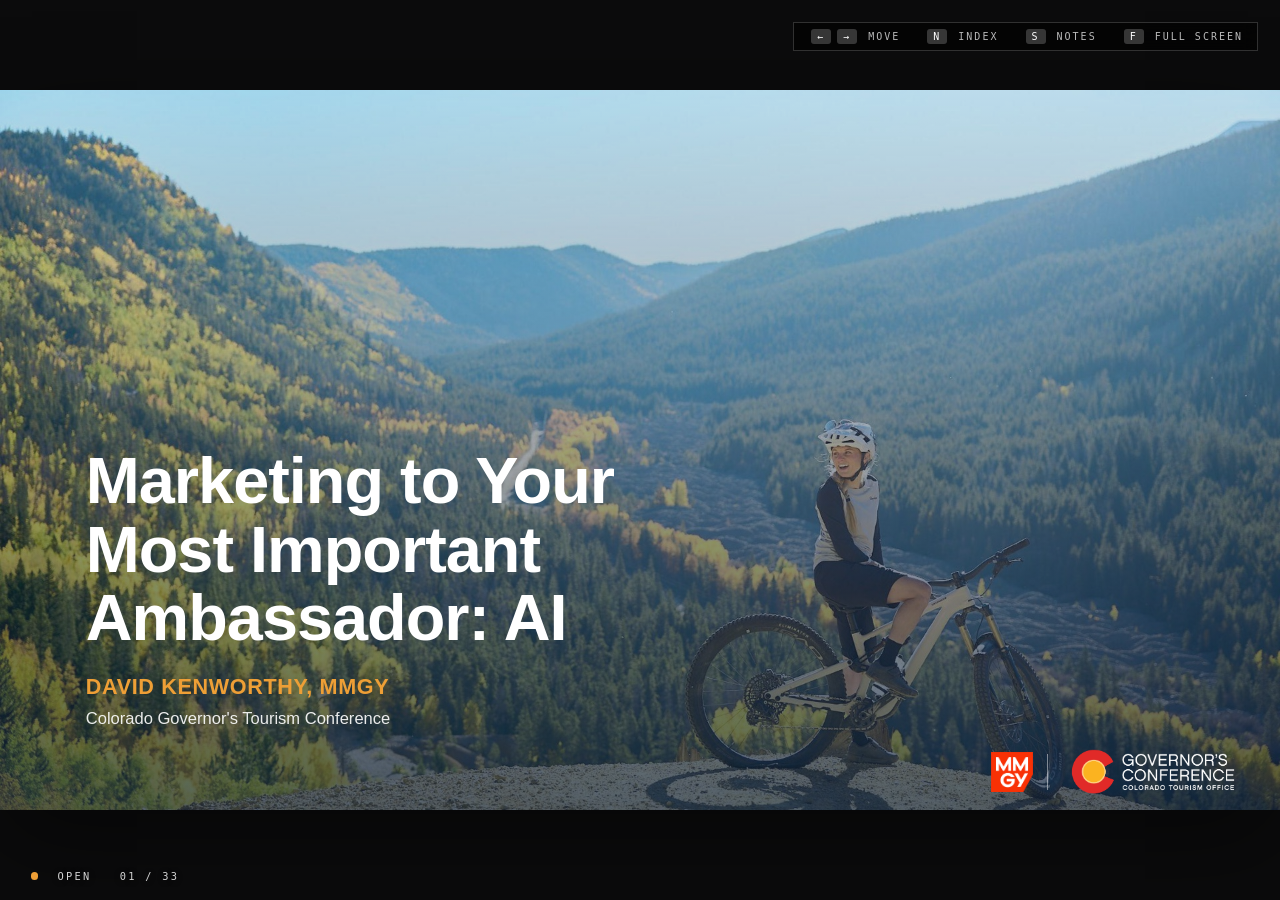
==== deck/index.html @ 8a8fa53c "Colorado Governor's Conference deck: engine, component library and AI ambassador talk Digital 16:9 d" ====
<!DOCTYPE html>
<html lang="en">
<head>
<meta charset="UTF-8" />
<meta name="viewport" content="width=device-width, initial-scale=1" />
<meta name="robots" content="noindex, nofollow, noarchive, nosnippet, noimageindex" />
<title>Marketing to Your Most Important Ambassador: AI</title>

<link rel="stylesheet" href="../engine/deck.css" />
<link rel="stylesheet" href="../engine/charts.css" />
<link rel="stylesheet" href="../brand/colorado.css" />
<link rel="stylesheet" href="../brand/components.css" />
</head>
<body>

<!-- ============================================================
     MARKETING TO YOUR MOST IMPORTANT AMBASSADOR: AI
     David Kenworthy, MMGY
     Colorado Governor's Tourism Conference, Breckenridge, Sept 2026

     32 slides, built from ambassador-deck-wireframe.pptx. Speaker
     notes are verbatim from the wireframe on every slide.

     HOUSE RULES FOR THIS DECK (from the companion document):
       · No research partner or trade publication names, anywhere,
         including notes. The studies are "MMGY destination study,
         2026", "MMGY winter ski study, Jan 2026" and "MMGY summer
         ski study, May 2026".
       · No mmgyhorizon.ai URL. The only contact is the email on 32.
       · No em dashes or en dashes. Commas, full stops, parentheses.
         (Arrows are fine and are used as data notation.)
       · No contrast-pair constructions. The one exception is the
         existing slide title "Write answers, not ads".
       · Every number on a slide traces to the data appendix.
       · The closing line is "Be the answer."

     STILL TO CONFIRM BEFORE THIS SHIPS
       · Slide 3 adoption curve is external and unverified. The two
         usage figures are sourced (OpenAI and Google).
       · Slide 7 is optional, cut if the open runs long.
     ============================================================ -->

<div class="deck-shell">
  <div class="progress-bar" id="progress"></div>
  <div class="stage" id="stage">

  <!-- 01 · TITLE ------------------------------------------------ -->
  <section class="slide l-title" data-section="Open" data-title="Title" data-hud="light">
    <div class="media-full wash"><img src="img/sep/bike-overlook.jpg" alt="" class="fx fx--bleed" /></div>
    <div class="title-body" style="color:#fff">
      <h1 class="t-statement fx fx-2" style="max-width:50cqw">Marketing to Your Most Important Ambassador: AI</h1>
      <p class="t-sub fx fx-3" style="margin-top:3cqh;color:var(--gold);font-weight:700;font-size:3cqh">David Kenworthy, MMGY</p>
      <p class="body-med fx fx-4" style="margin-top:1cqh;opacity:.9">Colorado Governor's Tourism Conference</p>
    </div>
    <div class="foot-marks fx fx--in fx-6"><img src="../brand/logos/mmgy.png" alt="MMGY" /><span class="foot-marks__rule"></span><img src="../brand/logos/govconf-h-white.png" alt="Colorado Governor's Conference" /></div>
    <aside class="notes">
      <p>Title slide. Say nothing clever yet. Just the title and where we are.</p>
    </aside>
  </section>

  <!-- 02 · WHO'S TALKING ---------------------------------------- -->
  <section class="slide l-aside g-sand" data-section="Open" data-title="Who's talking">
    <div class="aside-media">
      <img src="img/dave.jpg" alt="David Kenworthy" class="fx fx--scale" />
    </div>
    <header class="simple-head">
      <h2 class="t-head fx fx-1">David Kenworthy</h2>
      <p class="t-sub fx fx-2">VP Product &amp; Innovation, MMGY</p>
    </header>
    <div class="simple-body" style="bottom:10cqh;display:flex;flex-direction:column">
      <p class="t-body fx fx-3">Productization, discoverability, AI.</p>
      <p class="t-body fx fx-4" style="margin-top:1.4cqh">MMGY research across destinations, ski resorts and attractions, 2026.</p>
      <div class="callout-box fx fx-6" style="margin-top:auto">
        <p class="t-body">Everything you'll see today is our own measurement. Run this year. 22 destinations. Every ski region in North America.</p>
      </div>
    </div>
    <div class="foot-marks fx fx--in fx-8"><img src="../brand/logos/mmgy.png" alt="MMGY" /><span class="foot-marks__rule"></span><img src="../brand/logos/govconf-h-white.png" alt="Colorado Governor's Conference" /></div>
    <aside class="notes">
      <p>One minute, no more.</p>
      <p>David Kenworthy, VP Product and Innovation at MMGY. I run productization, discoverability and AI, which in practice means I spend my year measuring what the models say about places and building the things that change it.</p>
      <p>One line on the research: this year we ran the same measurement across 22 destinations, every ski region in North America, and a set of resorts and attractions. Today pulls those studies together for one room.</p>
      <p>Expectation-setting line: everything on screen today is our own measurement, run this year, across 22 destinations and every ski region in North America. The only borrowed numbers are on the next slide.</p>
    </aside>
  </section>

  <!-- 03 · ADOPTION CURVE --------------------------------------- -->
  <section class="slide l-simple g-sand" data-section="The ambassador you didn't hire" data-title="The fastest adoption curve in history">
    <header class="simple-head">
      <h2 class="t-head fx fx-1">The fastest adoption curve in history</h2>
      <p class="t-sub fx fx-2">Time from launch to 100 million users</p>
    </header>
    <div class="simple-body body-split" style="right:4.6cqw">
      <figure class="chart fx fx-3" data-chart="race">
        <script type="application/json">
        {"items":[{"name":"Telephone","months":900},{"name":"Mobile phone","months":192},
                  {"name":"Internet","months":84},{"name":"Facebook","months":54},
                  {"name":"Instagram","months":30},{"name":"TikTok","months":9},
                  {"name":"ChatGPT","months":2,"highlight":true}],
         "target":"100 million users","min":1,"max":1000,
         "ticks":[{"v":1,"l":"Launch"},{"v":12,"l":"1 year"},{"v":60,"l":"5 years"},
                  {"v":120,"l":"10 years"},{"v":600,"l":"50 years"}]}
        </script>
      </figure>
      <div class="stack" style="gap:3.4cqh;padding-top:2cqh">
        <div class="fx fx-4">
          <span class="llm-chip"><img class="llm-icon llm-icon-mono" src="../brand/logos/llm/chatgpt.svg" alt="" />ChatGPT</span>
          <p class="t-stat t-stat-md" data-countup style="margin-top:0.6cqh">1 billion</p>
          <p class="t-stat-cap">weekly users. OpenAI, June 2026.</p>
        </div>
        <div class="fx fx-5">
          <span class="llm-chip"><img class="llm-icon" src="../brand/logos/llm/gemini.svg" alt="" />Gemini</span>
          <p class="t-stat t-stat-md" data-countup style="margin-top:0.6cqh">1 billion</p>
          <p class="t-stat-cap">monthly users. Google, August 2026.</p>
        </div>
      </div>
    </div>
    <p class="t-source fx fx-7">Usage figures: OpenAI, June 2026; Google, August 2026. Adoption curve: time from launch to 100 million users (verify before use).</p>
    <div class="foot-marks fx fx--in fx-8"><img src="../brand/logos/mmgy.png" alt="MMGY" /><span class="foot-marks__rule"></span><img src="../brand/logos/govconf-h.png" alt="Colorado Governor's Conference" /></div>
    <aside class="notes">
      <p>Chart: time to reach 100 million users. ChatGPT is the black bar. VERIFY the comparison figures before this goes on screen; the ChatGPT-in-two-months figure is well known, the others are from the widely circulated UBS/Statista chart and need checking.</p>
      <p>Two current-usage stats underneath: a billion weekly ChatGPT users (OpenAI, June 2026), a billion monthly Gemini users (Google, August 2026).</p>
      <p>Say: this isn't a trend to watch. It already happened. Every one of us is now marketing to something that talks to a billion people a week.</p>
    </aside>
  </section>

  <!-- 04 · F = μN ----------------------------------------------- -->
  <section class="slide l-stat g-navy" data-section="The ambassador you didn't hire" data-title="F = μN">
    <div class="stat-inner">
      <p class="fx fx--scale fx-2" style="font-family:var(--f-slab);font-weight:300;font-size:24cqh;line-height:1;letter-spacing:0.02em;color:var(--gold)">F = μN</p>
    </div>
    <aside class="notes">
      <p>The gag. Equation alone on screen, nothing else. Ask the room: "Anybody know what this is?" Wait. Let it get slightly awkward.</p>
      <p>"It's friction. It's also the definition of booking a trip today."</p>
      <p>Forty browser tabs. Three OTAs. A lift ticket price grid in a PDF. A group chat that's gone quiet. The coefficient of friction on a family ski trip is enormous.</p>
      <p>Say: the reason travel is the prime use case for AI is that it collapses all of that into one question. Click to next slide on "one question."</p>
    </aside>
  </section>

  <!-- 05 · TRAVEL IS THE PRIME USE CASE ------------------------- -->
  <section class="slide l-simple g-sand" data-section="The ambassador you didn't hire" data-title="Travel is the prime use case">
    <header class="simple-head">
      <h2 class="t-head fx fx-1">Travel is the prime use case</h2>
    </header>
    <div class="simple-body" style="right:4.6cqw">
      <div class="cols-3 fx-auto" style="gap:3.4cqw">
        <div class="fx">
          <p class="t-stat t-stat-lg">#1</p>
          <p class="t-stat-cap">industry category of ChatGPT queries</p>
        </div>
        <div class="fx">
          <p class="t-stat t-stat-lg" data-countup>40%</p>
          <p class="t-stat-cap">of travelers already plan with AI</p>
        </div>
        <div class="fx">
          <p class="t-stat t-stat-lg" data-countup>+2,215%</p>
          <p class="t-stat-cap">AI referral traffic to travel sites, Oct 2024 to May 2026</p>
        </div>
      </div>
      <hr class="rule-gold fx fx-5" style="margin:5cqh 0 3cqh" />
      <p class="t-statement-sm fx fx-6" style="font-size:4cqh;max-width:74cqw">Trip planning starts weeks before any money moves. That's where the destination gets decided.</p>
    </div>
    <p class="t-source fx fx-7">DTTT / Semrush AI Visibility Index, 126M prompts.</p>
    <div class="foot-marks fx fx--in fx-8"><img src="../brand/logos/mmgy.png" alt="MMGY" /><span class="foot-marks__rule"></span><img src="../brand/logos/govconf-h.png" alt="Colorado Governor's Conference" /></div>
    <aside class="notes">
      <p>Three numbers only on screen; the rest live here.</p>
      <p>Travel and hospitality is the #1 industry category of ChatGPT queries (DTTT / Semrush AI Visibility Index, 126M prompts). 40% of travelers globally already plan trips with AI. AI referral traffic to travel sites up 2,215% between October 2024 and May 2026.</p>
      <p>Backup if needed: 91% of millennial and Gen Z travelers using AI to plan (Klook 2026 Travel Pulse, 11,000 surveyed). AI referral traffic converts 42% better than every other channel and nearly doubled year on year (Adobe, April 2026).</p>
      <p>Say: commerce is the other giant use case. But commerce has a transaction to fight over. Trip planning starts weeks before any money moves, and that early stage is where the destination gets decided. We are arguing over the cheapest, earliest, most valuable moment in the whole funnel.</p>
    </aside>
  </section>

  <!-- 06 · THEY STOPPED BROWSING -------------------------------- -->
  <section class="slide l-simple g-navy" data-section="The ambassador you didn't hire" data-title="They stopped browsing." data-steps>
    <header class="simple-head">
      <h2 class="t-head fx fx-1">They stopped browsing.</h2>
    </header>
    <div class="simple-body" style="right:12cqw">
      <ol class="num-lines">
        <li class="t-statement-sm" data-step data-step-dim><span class="num-lines__n">1</span><span>They ask.</span></li>
        <li class="t-statement-sm" data-step data-step-dim><span class="num-lines__n">2</span><span>They don't click.</span></li>
        <li class="t-statement-sm" data-step data-step-dim><span class="num-lines__n">3</span><span>The trip starts and ends in the chat window.</span></li>
        <li class="t-statement-sm" data-step data-step-dim><span class="num-lines__n">4</span><span>They expect it to be about them.</span></li>
        <li class="t-statement-sm" data-step><span class="num-lines__n">5</span><span>It's happening on every surface at once.</span></li>
      </ol>
      <div class="llm-row" data-step="5" style="margin-top:3.6cqh">
        <span class="llm-chip"><img class="llm-icon llm-icon-mono" src="../brand/logos/llm/chatgpt.svg" alt="" />ChatGPT</span>
        <span class="llm-chip"><img class="llm-icon" src="../brand/logos/llm/gemini.svg" alt="" />Gemini</span>
        <span class="llm-chip"><img class="llm-icon" src="../brand/logos/llm/ai-mode.svg" alt="" />AI Mode</span>
        <span class="llm-chip"><img class="llm-icon" src="../brand/logos/llm/perplexity.svg" alt="" />Perplexity</span>
        <span class="llm-chip"><img class="llm-icon" src="../brand/logos/llm/claude.svg" alt="" />Claude</span>
        <span class="llm-chip"><img class="llm-icon llm-icon-mono" src="../brand/logos/llm/grok.svg" alt="" />Grok</span>
      </div>
    </div>
    <p class="t-source fx fx-8">56% of search activity now ends in an AI answer. Graphite, Feb 2026.</p>
    <div class="foot-marks fx fx--in fx-9"><img src="../brand/logos/mmgy.png" alt="MMGY" /><span class="foot-marks__rule"></span><img src="../brand/logos/govconf-h-white.png" alt="Colorado Governor's Conference" /></div>
    <aside class="notes">
      <p>Build one line at a time if the deck allows it. Five lines, no more.</p>
      <p>They ask. (The prompt is a sentence, in their own words, not a keyword.)</p>
      <p>They don't click. 56% of search activity now ends in an AI answer rather than a link (Graphite, February 2026).</p>
      <p>The trip starts and ends in the chat window. The itinerary gets built there, refined there, and sometimes booked there.</p>
      <p>They expect it to be about them.</p>
      <p>And it's happening on every surface: ChatGPT, Gemini, AI Mode, Perplexity, Claude, Grok, Meta, Siri, in-app.</p>
      <p>Say: our jobs got harder. There's no page two. And there's no single place to show up any more.</p>
    </aside>
  </section>

  <!-- 07 · ONE PARAGRAPH (optional) ----------------------------- -->
  <section class="slide l-simple g-parchment" data-section="The ambassador you didn't hire" data-title="One paragraph. For one person.">
    <header class="simple-head">
      <h2 class="t-head fx fx-1">One paragraph. For one person.</h2>
    </header>
    <div class="simple-body body-split body-split-60 body-split-mid" style="right:4.6cqw">
      <div>
        <p class="t-stat t-stat-lg fx fx-2" data-countup>474 to 742</p>
        <p class="t-stat-cap fx fx-3" style="font-size:2.6cqh;max-width:44cqw">words in a typical AI answer. One paragraph per destination.</p>
      </div>
      <div class="fx fx-4">
        <div class="para-box"><i></i><i></i><i></i><i></i><i></i><i></i></div>
        <p class="para-cap">your paragraph</p>
      </div>
    </div>
    <div class="foot-marks fx fx--in fx-6"><img src="../brand/logos/mmgy.png" alt="MMGY" /><span class="foot-marks__rule"></span><img src="../brand/logos/govconf-h.png" alt="Colorado Governor's Conference" /></div>
    <aside class="notes">
      <p>Optional slide. Cut if the opening runs long.</p>
      <p>AI answers run 474 to 742 words depending on the model (Grok shortest at 225, Gemini longest at 742). One paragraph per destination, assembled for the individual asking.</p>
      <p>Say: if your paragraph only says one thing, that's the trip that gets planned. A destination the models file under "skiing" gets a ski paragraph, and a ski paragraph doesn't plan a July trip.</p>
    </aside>
  </section>

  <!-- 08 · DESTINATION INTELLIGENCE (the thesis) ---------------- -->
  <section class="slide l-stat g-gold" data-section="The ambassador you didn't hire" data-title="Destination intelligence">
    <div class="stat-inner" style="max-width:84%">
      <p class="t-sub fx fx-1" style="color:var(--navy-ink)">Destination intelligence</p>
      <p class="t-statement fx fx-2" style="margin-top:2.4cqh">Stop competing for the click.<br />Supply the answer.</p>
      <hr class="rule-gold fx fx-3" style="margin:3.4cqh auto;width:10cqw;border-color:var(--navy-ink)" />
      <p class="body-xl fx fx-4" style="max-width:66cqw;margin-inline:auto">Be the central source of trusted intelligence about the place you own. For humans, and for machines.</p>
    </div>
    <div class="foot-marks fx fx--in fx-6"><img src="../brand/logos/mmgy.png" alt="MMGY" /><span class="foot-marks__rule"></span><img src="../brand/logos/govconf-h.png" alt="Colorado Governor's Conference" /></div>
    <aside class="notes">
      <p>The thesis. Read it slowly. This is the one sentence people should walk out with, and everything after this is evidence for it.</p>
      <p>Be the central source of trusted intelligence about whatever it is you own. Stop competing for the click and start supplying the answer. Authority is reclaimed by becoming the trusted source of truth for the destination, for humans and for machines.</p>
      <p>Say: the website has a new job. It's the knowledge base every other channel draws from, and the ambassador is one of those channels.</p>
    </aside>
  </section>

  <!-- 09 · THREE QUESTIONS -------------------------------------- -->
  <section class="slide l-aside g-sand" data-section="The ambassador you didn't hire" data-title="Three questions">
    <div class="aside-media"><img src="img/aside/union-station.jpg" alt="" class="fx fx--scale" /></div>
    <header class="simple-head">
      <h2 class="t-head fx fx-1">Three questions</h2>
    </header>
    <div class="simple-body body-mid">
      <div class="stack fx-auto" style="gap:2.2cqh">
        <div class="card card-top fx" style="padding:2.4cqh 1.6cqw">
          <span class="card__num">1</span>
          <p class="t-statement-sm" style="font-size:4cqh">How does it work?</p>
        </div>
        <div class="card card-top fx" style="padding:2.4cqh 1.6cqw">
          <span class="card__num">2</span>
          <p class="t-statement-sm" style="font-size:4cqh">How do we measure success?</p>
        </div>
        <div class="card card-top fx" style="padding:2.4cqh 1.6cqw">
          <span class="card__num">3</span>
          <p class="t-statement-sm" style="font-size:4cqh">How do we win?</p>
        </div>
      </div>
    </div>
    <div class="foot-marks fx fx--in fx-6"><img src="../brand/logos/mmgy.png" alt="MMGY" /><span class="foot-marks__rule"></span><img src="../brand/logos/govconf-h-white.png" alt="Colorado Governor&#39;s Conference" /></div>
    <aside class="notes">
      <p>Three cards, three questions. Don't dwell. "Three questions. Let's go."</p>
    </aside>
  </section>

  <!-- 10 · DIVIDER: HOW DOES IT WORK? --------------------------- -->
  <section class="slide l-sep" data-section="Part 1: how it decides" data-title="How does it work?" data-hud="light">
    <div class="media-full"><img src="img/sep/paddleboard-lake.jpg" alt="" class="fx fx--bleed" /></div>
    <h2 class="sep-tab fx fx--wipe"><span class="sep-kicker">Part 1</span>How does it work?</h2>
    <div class="foot-marks fx fx--in fx-5"><img src="../brand/logos/mmgy.png" alt="MMGY" /><span class="foot-marks__rule"></span><img src="../brand/logos/govconf-h-white.png" alt="Colorado Governor&#39;s Conference" /></div>
    <aside class="notes">
      <p>First of the three questions. Straight into it.</p>
    </aside>
  </section>

  <!-- 11 · TWO MEMORIES ----------------------------------------- -->
  <section class="slide l-simple g-sand" data-section="Part 1: how it decides" data-title="Two memories">
    <header class="simple-head">
      <h2 class="t-head fx fx-1">Two methods of retrieval</h2>
    </header>
    <div class="simple-body" style="right:4.6cqw">
      <div class="cols-2 fx-auto" style="gap:2.6cqw">
        <div class="memo-card fx">
          <p class="memo-card__k">Memory</p>
          <p class="memo-card__b">Everything ever published.<br />Frozen at a cutoff date.</p>
        </div>
        <div class="memo-card fx">
          <p class="memo-card__k">Search</p>
          <p class="memo-card__b">Goes to the web when the question demands freshness.</p>
        </div>
      </div>
      <div class="fx fx-4" style="display:flex;align-items:center;gap:1.6cqw;margin-top:4.4cqh">
        <p class="t-stat" style="font-size:8cqh" data-countup>36.3%</p>
        <p class="t-stat-cap" style="font-size:2.4cqh;max-width:46cqw;margin-top:0">of answers about destinations were written with no live search at all. Two answers in five come from memory.</p>
      </div>
    </div>
    <p class="t-source fx fx-7">MMGY destination study, 2026.</p>
    <div class="foot-marks fx fx--in fx-8"><img src="../brand/logos/mmgy.png" alt="MMGY" /><span class="foot-marks__rule"></span><img src="../brand/logos/govconf-h.png" alt="Colorado Governor's Conference" /></div>
    <aside class="notes">
      <p>Every model knows Colorado two ways. Left box: a frozen knowledge base, everything ever published, consumed into training, cut off at a date. Right box: live search, when the question demands freshness.</p>
      <p>The number: 36.3% of model answers about destinations were written with no live retrieval at all. Range 16.7% to 40% by DMO.</p>
      <p>Say: on a typical five-model run, two of the five answers come from what the model already believed about you. Those answers still rank, still get read, still get acted on. And nothing you publish this quarter touches them.</p>
      <p>(A stricter re-run of the same data lands at 35.7%. Use 36.3%, it's the published figure.)</p>
    </aside>
  </section>

  <!-- 12 · MEMORY IS REPUTATION --------------------------------- -->
  <section class="slide l-simple g-parchment" data-section="Part 1: how it decides" data-title="Memory is reputation">
    <header class="simple-head">
      <h2 class="t-head fx fx-1">Memory is reputation</h2>
      <p class="t-sub fx fx-2">mean destination visibility by model, % of answers</p>
    </header>
    <div class="simple-body body-split body-split-60" style="right:4.6cqw">
      <figure class="chart fx fx-3" data-chart="bar">
        <script type="application/json">
        {"categories":["Google AI Mode","ChatGPT","Gemini","Perplexity","Claude (no search)","Grok (no search)"],
         "series":[{"data":[50.0,41.6,40.6,39.9,30.9,30.8]}],
         "tones":[4,4,4,4,0,0],"labelWidth":400,"labelSize":20,"suffix":"%","decimals":1,
         "icons":["../brand/logos/llm/ai-mode.svg","../brand/logos/llm/chatgpt.svg","../brand/logos/llm/gemini.svg",
                  "../brand/logos/llm/perplexity.svg","../brand/logos/llm/claude.svg","../brand/logos/llm/grok.svg"]}
        </script>
      </figure>
      <div class="fx fx-4">
        <p class="t-sub" style="font-size:2.2cqh">Knowledge cutoffs, verified Aug 2026</p>
        <table class="qtable qtable-tight" style="margin-top:1.6cqh">
          <tbody>
            <tr><td><img class="llm-icon" src="../brand/logos/llm/chatgpt.svg" alt="" />GPT-5.6</td><td class="num" style="font-size:2.1cqh">16 Feb 2026</td></tr>
            <tr><td><img class="llm-icon" src="../brand/logos/llm/chatgpt.svg" alt="" />GPT-5.5</td><td class="num" style="font-size:2.1cqh">1 Dec 2025</td></tr>
            <tr><td><img class="llm-icon" src="../brand/logos/llm/claude.svg" alt="" />Claude Sonnet 5</td><td class="num" style="font-size:2.1cqh">31 Jan 2026</td></tr>
            <tr><td><img class="llm-icon" src="../brand/logos/llm/claude.svg" alt="" />Claude Fable 5</td><td class="num" style="font-size:2.1cqh">Jan 2026</td></tr>
          </tbody>
        </table>
      </div>
    </div>
    <p class="t-source fx fx-7">MMGY destination study, 2026.</p>
    <div class="foot-marks fx fx--in fx-8"><img src="../brand/logos/mmgy.png" alt="MMGY" /><span class="foot-marks__rule"></span><img src="../brand/logos/govconf-h.png" alt="Colorado Governor's Conference" /></div>
    <aside class="notes">
      <p>Left: the models that mostly don't search (Claude, Grok) score in line with the ones that do. Their picture of a destination is set, influential, and this quarter's content does not move it.</p>
      <p>Right: knowledge cutoffs. RE-VERIFY THE WEEK OF THE SHOW. This table dates faster than anything else in the deck.</p>
      <p>Say: the window to change what the model believes about you is between cutoffs. That's a PR and earned-media job. That's what reputation means in 2026: it's what got baked in at training time.</p>
    </aside>
  </section>

  <!-- 13 · THE MODEL DOESN'T SEARCH WHAT YOU TYPED -------------- -->
  <section class="slide l-simple g-navy" data-section="Part 1: how it decides" data-title="The model doesn't search what you typed">
    <header class="simple-head">
      <h2 class="t-head fx fx-1">The model doesn't search what you typed</h2>
    </header>
    <div class="simple-body body-split" style="right:4.6cqw">
      <div class="fanout fx fx-3">
        <div class="fanout__q">"Best mountain towns for a summer family trip?"</div>
        <div class="fanout__list fx-auto">
          <div class="fanout__item fx">best mountain towns families summer 2026</div>
          <div class="fanout__item fx">family friendly mountain resorts colorado</div>
          <div class="fanout__item fx">top summer mountain destinations ranked</div>
          <div class="fanout__item fx">mountain town official site things to do</div>
          <div class="fanout__item fx">alpine coaster gondola kids</div>
          <div class="fanout__item fx">rocky mountain national park family</div>
        </div>
      </div>
      <div class="fx fx-6" style="align-self:center">
        <p class="t-stat t-stat-lg" data-countup>10.6</p>
        <p class="t-stat-cap">searches behind an average destination question</p>
      </div>
    </div>
    <p class="t-source fx fx-8">MMGY destination study, 2026.</p>
    <div class="foot-marks fx fx--in fx-9"><img src="../brand/logos/mmgy.png" alt="MMGY" /><span class="foot-marks__rule"></span><img src="../brand/logos/govconf-h-white.png" alt="Colorado Governor's Conference" /></div>
    <aside class="notes">
      <p>The fan-out diagram. One question comes in on the left. The model decomposes it into its own searches, runs them in parallel, reads what comes back and writes the answer from that. The traveler never sees the searches.</p>
      <p>Numbers: 10.6 searches per destination question on average. ChatGPT 9.13 per prompt, Gemini 3.71.</p>
      <p>Say: visibility is decided inside searches nobody sees. The pattern we see over and over: shortlist from someone else's rankings, verify with hard facts and a year, confirm at the official source. Keep the volume figure light, the next two slides are about what's IN the searches, and that's the finding.</p>
    </aside>
  </section>

  <!-- 14 · WHAT THE SEARCHES ARE HUNTING ------------------------ -->
  <section class="slide l-simple g-sand" data-section="Part 1: how it decides" data-title="What the searches are hunting">
    <header class="simple-head">
      <h2 class="t-head fx fx-1">What the searches are hunting</h2>
      <p class="t-sub fx fx-2">% of destination questions producing at least one search of this type</p>
    </header>
    <div class="simple-body body-split" style="right:4.6cqw">
      <figure class="chart fx fx-3" data-chart="bar">
        <script type="application/json">
        {"categories":["Ranking (best, top)","Official source","Recency (year, latest)","Proof, awards","Guides (how to)","Reviews","Scrutiny (worth it?)"],
         "series":[{"data":[85.2,36.3,34.5,28.7,23.2,8.3,0.9]}],
         "highlight":0,"labelWidth":420,"suffix":"%","decimals":1}
        </script>
      </figure>
      <div class="fx fx-4" style="align-self:center">
        <p class="t-sub" style="font-size:2.8cqh">"official site"</p>
        <p class="t-stat t-stat-lg" data-countup style="margin-top:1cqh">1,115</p>
        <p class="t-stat-cap">the most common phrase in every search the models ran, place names stripped</p>
      </div>
    </div>
    <p class="t-source fx fx-7">MMGY destination study, 2026.</p>
    <div class="foot-marks fx fx--in fx-8"><img src="../brand/logos/mmgy.png" alt="MMGY" /><span class="foot-marks__rule"></span><img src="../brand/logos/govconf-h.png" alt="Colorado Governor's Conference" /></div>
    <aside class="notes">
      <p>Bar chart: share of destination questions producing each search intent. Categories aren't mutually exclusive.</p>
      <p>Ranking 85.2%. Official source 36.3%. Recency 34.5%. Proof and awards 28.7%. Guides 23.2%. Reviews 8.3%. Scrutiny 0.9%.</p>
      <p>Right: the single most common two-word phrase across all 17,272 searches with place names stripped out is "official site", 1,115 times.</p>
      <p>Say: the shape of the chart is the finding. The model's first move is to find someone else's list. Its second move is to look for you. Scrutiny is nearly absent at this stage. Hold that thought, it comes back.</p>
    </aside>
  </section>

  <!-- 15 · THE RIVAL SET YOU DIDN'T CHOOSE ---------------------- -->
  <section class="slide l-simple g-parchment" data-section="Part 1: how it decides" data-title="The rival set you didn't choose">
    <header class="simple-head">
      <h2 class="t-head fx fx-1">The rival set you didn't choose</h2>
    </header>
    <div class="simple-body body-split body-split-40" style="right:4.6cqw">
      <div class="fx fx-2" style="align-self:center">
        <p class="t-stat t-stat-lg" data-countup>43.5%</p>
        <p class="t-stat-cap" style="font-size:2.4cqh">of the model's own searches name a rival destination. 7.4 rivals per question.</p>
      </div>
      <table class="qtable qtable-tight qtable-compact fx fx-3">
        <tbody>
          <tr><td style="font-weight:700">Explore Asheville</td><td style="color:var(--ink-soft)">Paris, Tokyo, New Orleans, Aspen</td></tr>
          <tr><td style="font-weight:700">Love Beverly Hills</td><td style="color:var(--ink-soft)">Paris, Tokyo, London, Maldives</td></tr>
          <tr><td style="font-weight:700">Revelstoke</td><td style="color:var(--ink-soft)">Whistler, Banff, Jackson Hole, Chamonix</td></tr>
          <tr><td style="font-weight:700">Ski Utah</td><td style="color:var(--ink-soft)">Niseko, Zermatt, Verbier, then Idaho</td></tr>
          <tr><td style="font-weight:700">Visit Fort Myers</td><td style="color:var(--ink-soft)">Key West, Miami, Naples, Orlando</td></tr>
        </tbody>
      </table>
    </div>
    <p class="t-source fx fx-6">MMGY destination study, 2026.</p>
    <div class="foot-marks fx fx--in fx-7"><img src="../brand/logos/mmgy.png" alt="MMGY" /><span class="foot-marks__rule"></span><img src="../brand/logos/govconf-h.png" alt="Colorado Governor's Conference" /></div>
    <aside class="notes">
      <p>43.5% of fan-out searches name a rival destination. When it happens, 7.4 distinct rivals per question.</p>
      <p>The table is who the model actually brought in. Asheville against Paris and Tokyo. Beverly Hills against the Maldives. Ski Utah against Niseko and Verbier before Idaho or Montana.</p>
      <p>Say: the model doesn't think in DMO categories. It thinks in traveler intent, and it assembles a competitive set you would never have written down. And it does this at the shortlist stage, before it has decided whether you're in.</p>
    </aside>
  </section>

  <!-- 16 · WHO THE AMBASSADOR ACTUALLY READS -------------------- -->
  <section class="slide l-simple g-sand" data-section="Part 1: how it decides" data-title="Who the ambassador actually reads">
    <header class="simple-head">
      <h2 class="t-head fx fx-1">Who the ambassador actually reads</h2>
      <p class="t-sub fx fx-2">share of 24,878 citations, 8 DMOs</p>
    </header>
    <div class="simple-body body-split" style="right:4.6cqw">
      <figure class="chart fx fx-3" data-chart="bar">
        <script type="application/json">
        {"categories":["Independent blogs & creators","Travel & news media","Booking & OTA","Other destinations' sites","Your own DMO site","Enthusiast / niche media","Government & public lands","Reference (Wikipedia)","Review platforms"],
         "series":[{"data":[54.7,9.7,8.9,7.7,6.0,5.8,3.3,1.1,0.2]}],
         "tones":[0,4,4,2,3,4,4,4,4],"labelWidth":480,"suffix":"%","decimals":1}
        </script>
      </figure>
      <div class="stack fx fx-4" style="gap:3cqh;align-self:center">
        <p class="t-statement-sm" style="font-size:3.2cqh">Over half the evidence is written by people nobody commissioned.</p>
        <hr class="rule-thin" />
        <p class="t-statement-sm" style="font-size:3.2cqh">Rival DMO sites out-cite your own. 7.7% vs 6.0%.</p>
      </div>
    </div>
    <p class="t-source fx fx-7">MMGY destination study, 2026.</p>
    <div class="foot-marks fx fx--in fx-8"><img src="../brand/logos/mmgy.png" alt="MMGY" /><span class="foot-marks__rule"></span><img src="../brand/logos/govconf-h.png" alt="Colorado Governor's Conference" /></div>
    <aside class="notes">
      <p>Who the ambassador actually reads. 24,878 citations traced to source across 8 DMOs.</p>
      <p>Independent blogs and creators 54.7%. Travel and news media 9.7%. Booking and OTA 8.9%. Other destinations' sites 7.7%. Your own DMO site 6.0%. Enthusiast media 5.8%. Government and public lands 3.3%. Wikipedia 1.1%. Review platforms 0.2%.</p>
      <p>Say the two uncomfortable things: over half the evidence is written by people nobody commissioned. And rival DMO sites out-cite your own site, 7.7 against 6.0.</p>
      <p>Individual bloggers (globalgrasshopper, travelbabbo) are cited across eight to ten destinations, the same portability as Conde Nast Traveler.</p>
      <p>One line on the social layer: YouTube shows up in 7% of ski prompts, Gemini leans on Reddit. Snippable beats polished. Don't spend more than a sentence on it.</p>
    </aside>
  </section>

  <!-- 17 · ABSENT AT DISCOVERY. DOMINANT AT CONFIRMATION. ------- -->
  <section class="slide l-simple g-navy" data-section="Part 1: how it decides" data-title="Absent at discovery. Dominant at confirmation." data-steps>
    <header class="simple-head">
      <h2 class="t-head fx fx-1">Absent at discovery. Dominant at confirmation.</h2>
    </header>
    <div class="simple-body" style="right:4.6cqw;display:flex;flex-direction:column;justify-content:center">
      <div class="arrow-pair">
        <div data-step>
          <p class="arrow-pair__n">1.4%</p>
          <p class="arrow-pair__lab">your site's share of citations BEFORE the model names you</p>
        </div>
        <p class="arrow-pair__arrow" data-step="2">&rarr;</p>
        <div data-step="2">
          <p class="arrow-pair__n">29.1%</p>
          <p class="arrow-pair__lab">AFTER. The single largest source in the answer.</p>
        </div>
      </div>
    </div>
    <p class="t-source fx fx-6">MMGY destination study, 2026.</p>
    <div class="foot-marks fx fx--in fx-7"><img src="../brand/logos/mmgy.png" alt="MMGY" /><span class="foot-marks__rule"></span><img src="../brand/logos/govconf-h-white.png" alt="Colorado Governor's Conference" /></div>
    <aside class="notes">
      <p>The headline of the whole destination study. Own-site share of citations before the model names you, and after.</p>
      <p>1.4% on category questions ("best beach towns in Florida"). 29.1% on named questions ("is Fort Myers worth it in October?"). Held for eight of eight DMOs with no exceptions. Beverly Hills 0% to 51.8%. Whistler 2% to 37%. Fort Myers 0.4% to 16.7%.</p>
      <p>Say: absent at discovery, dominant at confirmation. You're nearly invisible while the model decides who to consider, and the most-read source in the room once it has decided. The fight is for the shortlist.</p>
    </aside>
  </section>

  <!-- 18 · SALESPERSON, THEN INVESTIGATOR ---------------------- -->
  <section class="slide l-aside g-sand" data-section="Part 1: how it decides" data-title="Salesperson, then investigator">
    <div class="aside-media"><img src="img/aside/horseback.jpg" alt="" class="fx fx--scale" /></div>
    <header class="simple-head">
      <h2 class="t-head fx fx-1" style="font-size:5.4cqh">Salesperson, then investigator</h2>
    </header>
    <div class="simple-body body-mid">
      <div class="stack fx-auto" style="gap:2.2cqh">
        <div class="cmp-card cmp-card--muted fx">
          <p class="cmp-card__h">Salesperson</p>
          <p class="cmp-card__k">category questions</p>
          <ul class="cmp-card__l">
            <li>Sells you a shortlist</li>
            <li>Hunts "best of" lists, 9 in 10 questions</li>
            <li>Leans on awards and proof</li>
            <li>97% positive. Can't criticise.</li>
          </ul>
        </div>
        <div class="cmp-card fx">
          <p class="cmp-card__h">Investigator</p>
          <p class="cmp-card__k">named questions</p>
          <ul class="cmp-card__l">
            <li>Checks the specifics</li>
            <li>Goes to official and primary sources</li>
            <li>Cost, conditions, logistics, problems</li>
            <li>80% positive. Will surface negatives.</li>
          </ul>
        </div>
      </div>
    </div>
    <p class="t-source fx fx-6" style="right:54cqw">MMGY destination study, 2026.</p>
    <div class="foot-marks fx fx--in fx-7"><img src="../brand/logos/mmgy.png" alt="MMGY" /><span class="foot-marks__rule"></span><img src="../brand/logos/govconf-h-white.png" alt="Colorado Governor&#39;s Conference" /></div>
    <aside class="notes">
      <p>Same model, two characters. Category mode is a salesperson: sells you a shortlist, hunts best-of lists on nine of ten questions, leans on awards and proof, 97% positive, almost incapable of criticism. Named mode is an investigator: checks the specifics, goes to official and primary sources, wants cost, conditions, logistics, problems. 80% positive, will surface negatives.</p>
      <p>Say: the negatives in named mode are always the same. Cost, crowds, traffic, noise, recovery. Never the product. Every one of them is answerable with a page nobody has written. Most DMO sites are written entirely for the salesperson.</p>
    </aside>
  </section>

  <!-- 19 · WRITE ANSWERS, NOT ADS ------------------------------- -->
  <section class="slide l-simple g-sand" data-section="Part 1: how it decides" data-title="Write answers, not ads">
    <header class="simple-head">
      <h2 class="t-head fx fx-1">Write answers, not ads</h2>
      <p class="t-sub fx fx-2">where DMO citations land, by page depth. 74% two or more levels down.</p>
    </header>
    <div class="simple-body body-split body-split-50" style="right:4.6cqw">
      <figure class="chart fx fx-3" data-chart="bar">
        <script type="application/json">
        {"categories":["Homepage","1 level deep","2 levels","3 levels","4+ levels"],
         "series":[{"data":[5.0,20.7,35.3,27.7,11.4]}],
         "tones":[4,4,0,0,4],"labelWidth":300,"suffix":"%","decimals":1}
        </script>
      </figure>
      <div class="fx fx-4">
        <p class="t-sub" style="font-size:2.2cqh">Most-cited DMO pages</p>
        <table class="qtable qtable-tight" style="margin-top:1.4cqh">
          <tbody>
            <tr class="is-hero"><td>about-destination-dc</td><td class="num">58</td></tr>
            <tr><td>victoria-for-families</td><td class="num">30</td></tr>
            <tr><td>whistler.com/winter-packages</td><td class="num">27</td></tr>
            <tr><td>3-day-park-city-itinerary-for-families</td><td class="num">19</td></tr>
            <tr><td>what-is-fort-myers-known-for</td><td class="num">14</td></tr>
            <tr><td>visitparkcity.com/faq</td><td class="num">11</td></tr>
            <tr><td>fort myers media-kit fast-facts</td><td class="num">11</td></tr>
          </tbody>
        </table>
        <p class="t-statement-sm fx fx-5" style="font-size:3cqh;margin-top:2.4cqh">Questions, answered. Not campaigns.</p>
      </div>
    </div>
    <p class="t-source fx fx-7">MMGY destination study, 2026.</p>
    <div class="foot-marks fx fx--in fx-8"><img src="../brand/logos/mmgy.png" alt="MMGY" /><span class="foot-marks__rule"></span><img src="../brand/logos/govconf-h.png" alt="Colorado Governor's Conference" /></div>
    <aside class="notes">
      <p>Left chart: where citations land by page depth. Homepage 5%, one level 20.7%, two levels 35.3%, three levels 27.7%, four-plus 11.4%. 74.4% land two or more levels deep. SEO isn't dead, it moved two levels down.</p>
      <p>Right: the individual DMO pages that earned the most citations. victoria-for-families, whistler winter packages, the Park City three-day family itinerary, what-is-fort-myers-known-for, visitparkcity.com/faq, the Fort Myers media-kit fast-facts page. And the single most-cited DMO page in the entire dataset: about-destination-dc, an about-us page, 58 citations.</p>
      <p>Say: questions, answered. The pages being cited are the ones nobody redesigns, nobody features, nobody checks the render of. Real text, real dates, one event per line. Write answers, not ads.</p>
    </aside>
  </section>

  <!-- 20 · DIVIDER: COLORADO ------------------------------------ -->
  <section class="slide l-sep" data-section="Colorado" data-title="What the ambassador says about Colorado" data-hud="light">
    <div class="media-full"><img src="img/sep/wildflower-peak.jpg" alt="" class="fx fx--bleed" /></div>
    <h2 class="sep-tab sep-tab-sm fx fx--wipe"><span class="sep-kicker">Part 1, continued</span>What the ambassador says about Colorado</h2>
    <div class="foot-marks fx fx--in fx-5"><img src="../brand/logos/mmgy.png" alt="MMGY" /><span class="foot-marks__rule"></span><img src="../brand/logos/govconf-h-white.png" alt="Colorado Governor's Conference" /></div>
    <aside class="notes">
      <p>Short breath. "Let's bring this home. Same models, same mountains, five months apart."</p>
    </aside>
  </section>

  <!-- 21 · WINTER ----------------------------------------------- -->
  <section class="slide l-simple g-sand" data-section="Colorado" data-title="Winter: the ambassador knows your name">
    <header class="simple-head">
      <h2 class="t-head fx fx-1">Winter: the ambassador knows your name</h2>
    </header>
    <div class="simple-body body-split body-split-40" style="right:4.6cqw">
      <div class="fx fx-2">
        <p class="t-stat t-stat-xl" data-countup>98%</p>
        <p class="t-stat-cap" style="font-size:2.6cqh;max-width:30cqw">of Colorado ski answers name Breckenridge</p>
      </div>
      <div class="stack" style="gap:2.8cqh;align-self:center">
        <div class="fx fx-3">
          <p class="t-stat t-stat-sm" data-countup>54%</p>
          <p class="t-stat-cap">of winter searches contain "ski"</p>
        </div>
        <div class="fx fx-4">
          <p class="t-stat t-stat-sm" data-countup>38%</p>
          <p class="t-stat-cap">of winter searches name a specific resort</p>
        </div>
        <div class="fx fx-5">
          <p class="t-stat t-stat-sm" data-countup>32%</p>
          <p class="t-stat-cap">of resort-owned winter citations are the homepage</p>
        </div>
      </div>
    </div>
    <p class="t-statement-sm fx fx-6" style="position:absolute;left:4.6cqw;right:26cqw;bottom:11cqh;font-size:3.2cqh">The activity is a given. The only question is where.</p>
    <p class="t-source fx fx-7">MMGY winter ski study, Jan 2026, 299 prompts, 5 models. Search vocabulary and page types: MMGY summer ski study, May 2026.</p>
    <div class="foot-marks fx fx--in fx-8"><img src="../brand/logos/mmgy.png" alt="MMGY" /><span class="foot-marks__rule"></span><img src="../brand/logos/govconf-h.png" alt="Colorado Governor's Conference" /></div>
    <aside class="notes">
      <p>Our winter ski study, January 2026. 299 prompts, none naming a resort, five models.</p>
      <p>Breckenridge named in 98% of Colorado ski answers. Vail named first in 60 of them. Rocky Mountain region: a resort in 88% of answers (the summer study's winter benchmark).</p>
      <p>In winter, 54% of the model's own searches contain the word "ski", and 38% name a specific property.</p>
      <p>Say: in winter the activity is a given. The only question is where. So the model searches for you by name and your homepage answers. A third of resort-owned winter citations are the homepage. The ambassador knows your name.</p>
    </aside>
  </section>

  <!-- 22 · SUMMER ----------------------------------------------- -->
  <section class="slide l-simple g-parchment" data-section="Colorado" data-title="Summer: the ambassador knows the park's name">
    <header class="simple-head">
      <h2 class="t-head fx fx-1">Summer: the ambassador knows the park's name</h2>
      <p class="t-sub fx fx-2">share of every place the models named, Rocky Mountain region</p>
    </header>
    <div class="simple-body body-split" style="right:4.6cqw;bottom:19cqh">
      <figure class="chart fx fx-3" data-chart="column">
        <script type="application/json">
        {"categories":["Ski resorts","Public lands","Attractions","Towns"],
         "series":[{"name":"Winter","data":[40,19,7,2],"tone":4},
                   {"name":"Summer","data":[13,39,9,2],"tone":0}],
         "suffix":"%","decimals":0}
        </script>
      </figure>
      <div class="stack" style="gap:3.4cqh;align-self:center">
        <div class="fx fx-4">
          <p class="t-stat t-stat-md">88% &rarr; 48%</p>
          <p class="t-stat-cap">answers naming a ski resort, winter to summer</p>
        </div>
        <div class="fx fx-5">
          <p class="t-stat t-stat-md" data-countup>123</p>
          <p class="t-stat-cap">mentions. Rocky Mountain National Park, the most-named place in the whole study.</p>
        </div>
      </div>
    </div>
    <p class="t-statement-sm fx fx-6" style="position:absolute;left:4.6cqw;right:26cqw;bottom:11cqh;font-size:3.2cqh">The resorts didn't move. The room got crowded.</p>
    <p class="t-source fx fx-7">MMGY summer ski study, May 2026. 345 prompts, 5 models, 75 answers per region per season.</p>
    <div class="foot-marks fx fx--in fx-8"><img src="../brand/logos/mmgy.png" alt="MMGY" /><span class="foot-marks__rule"></span><img src="../brand/logos/govconf-h.png" alt="Colorado Governor's Conference" /></div>
    <aside class="notes">
      <p>Our summer ski study, May 2026. 345 prompts, five models, eight regions, winter benchmarks for each.</p>
      <p>Rocky Mountain region: a resort in 88% of winter answers, 48% of summer answers. Chart: ski resorts fall from 40% of every place the models named to 13%. Public lands rise from 19% to 39%. Rocky Mountain National Park is the single most-named place in the entire study, 123 mentions.</p>
      <p>Say: the resorts didn't move. The room got crowded. And in summer no single activity word reaches 9% of searches (hiking 14%, biking 11%, festival 10%). The model isn't looking for you. It's looking for the thing you do.</p>
    </aside>
  </section>

  <!-- 23 · BRECKENRIDGE, SPECIFICALLY --------------------------- -->
  <section class="slide l-simple g-sand" data-section="Colorado" data-title="Breckenridge, specifically">
    <header class="simple-head">
      <h2 class="t-head fx fx-1">Breckenridge, specifically</h2>
      <p class="t-sub fx fx-2">pull-through: of summer answers naming the destination, share also naming the resort</p>
    </header>
    <div class="simple-body body-split body-split-40" style="right:4.6cqw">
      <div class="stack" style="gap:3.4cqh;align-self:center">
        <div class="fx fx-3">
          <p class="t-stat t-stat-lg" data-countup>57</p>
          <p class="t-stat-cap">summer answers named Breckenridge the town</p>
        </div>
        <div class="fx fx-4">
          <p class="t-stat t-stat-lg" data-countup>4</p>
          <p class="t-stat-cap">named the resort alongside it</p>
        </div>
      </div>
      <figure class="chart fx fx-5" data-chart="bar">
        <script type="application/json">
        {"categories":["Mammoth Lakes","Jackson Hole","Whistler","Park City","Aspen / Snowmass","Vail","Breckenridge","Telluride","Crested Butte","Steamboat Springs"],
         "series":[{"data":[45,32,32,23,16,13,7,5,0,0]}],
         "highlight":6,"labelWidth":390,"suffix":"%","decimals":0}
        </script>
      </figure>
    </div>
    <p class="t-source fx fx-7">MMGY summer ski study, May 2026. Pull-through figures directional; ordering stable.</p>
    <div class="foot-marks fx fx--in fx-8"><img src="../brand/logos/mmgy.png" alt="MMGY" /><span class="foot-marks__rule"></span><img src="../brand/logos/govconf-h.png" alt="Colorado Governor's Conference" /></div>
    <aside class="notes">
      <p>ROOM CONTEXT: Colorado Governor's Tourism Conference, invited by Colorado Tourism Office. Destinations, resorts and local businesses in the audience. These three slides combine our destination study and our two ski studies into one picture for this room.</p>
      <p>The Breckenridge moment. Summer answers named Breckenridge the town 57 times. They named Breckenridge Ski Resort alongside it four times. Pull-through 7%.</p>
      <p>Chart: pull-through by destination. Mammoth Lakes 45% (Mammoth has a bike park the model can name). Jackson Hole 32%. Whistler 32%. Park City 23%. Aspen and Snowmass 16%. Vail 13%. Breckenridge 7%. Telluride 5%. Crested Butte 0%. Steamboat Springs 0%.</p>
      <p>Say: it's a rate. You can move it and measure it again. Winter to summer, Breckenridge went from a resort the model reaches for by name to a town the model mentions on the way to the park. Caveat if asked: pull-through uses a broader resort classifier than the headline figures, directional, ordering stable.</p>
    </aside>
  </section>

  <!-- 24 · THE ASSET IS THE ENTITY ------------------------------ -->
  <section class="slide l-simple g-parchment" data-section="Colorado" data-title="The asset is the entity">
    <header class="simple-head">
      <h2 class="t-head fx fx-1">The asset is the entity</h2>
      <p class="t-sub fx fx-2">when the asset is named, how often the resort is named too</p>
    </header>
    <div class="simple-body body-split" style="right:4.6cqw">
      <figure class="chart fx fx-3" data-chart="bar">
        <script type="application/json">
        {"categories":["Peak 2 Peak Gondola (Whistler)","Anakeesta (Gatlinburg)","Epic Discovery (Vail)","Trestle Bike Park (Winter Park)","Whistler Mountain Bike Park","Keystone Bike Park","Banff Gondola"],
         "series":[{"data":[55,55,46,25,16,7,5]}],
         "tones":[0,0,0,4,4,4,4],"labelWidth":500,"suffix":"%","decimals":0}
        </script>
      </figure>
      <div class="stack" style="gap:2.6cqh;align-self:center">
        <p class="t-statement-sm fx fx-4" style="font-size:3.2cqh">A unique, named thing gets discovered.</p>
        <hr class="rule-thin fx fx-5" />
        <p class="t-statement-sm fx fx-5" style="font-size:3.2cqh;color:var(--ink-mute)">Generic summer operations do not.</p>
        <hr class="rule-thin fx fx-6" />
        <p class="t-statement-sm fx fx-6" style="font-size:3.2cqh;color:var(--gold-deep)">Put your name inside the asset.</p>
      </div>
    </div>
    <p class="t-source fx fx-8">MMGY summer ski study, May 2026. Asset analysis, directional.</p>
    <div class="foot-marks fx fx--in fx-9"><img src="../brand/logos/mmgy.png" alt="MMGY" /><span class="foot-marks__rule"></span><img src="../brand/logos/govconf-h.png" alt="Colorado Governor's Conference" /></div>
    <aside class="notes">
      <p>Branded summer assets and how often the resort comes with them. Peak 2 Peak Gondola carries Whistler 55%. Anakeesta 55%. Epic Discovery carries Vail 46%. Trestle Bike Park carries Winter Park 25%. Keystone Bike Park 7%. Banff Gondola 5%.</p>
      <p>Anakeesta is the lesson: chondola, canopy walks, a coaster, a tower, every one a named thing on pages that describe it exactly that way. 22 summer mentions, 5 winter.</p>
      <p>Say: a unique, named summer attraction gets discovered. Generic summer operations do not. Killington Bike Park carries Killington. Trestle does not carry Winter Park. A name with the mountain in it builds both. Put your name inside the asset.</p>
    </aside>
  </section>

  <!-- 25 · IN SUMMER, THE DMO IS THE DISTRIBUTION CHANNEL ------- -->
  <section class="slide l-aside l-aside-left g-sand" data-section="Colorado" data-title="In summer, the DMO is the distribution channel" data-hud="light">
    <div class="aside-media"><img src="img/aside/aspen-trail.jpg" alt="" class="fx fx--scale" /></div>
    <header class="simple-head">
      <h2 class="t-head fx fx-1" style="font-size:5.4cqh">In summer, the DMO is the distribution channel</h2>
    </header>
    <div class="simple-body">
      <div class="fx fx-2">
        <p class="t-stat t-stat-md">11.4% &rarr; 3.0%</p>
        <p class="t-stat-cap">ski media share of citations, winter to summer. OnTheSnow 76 to 28. SkiResort.info 49 to 0.</p>
      </div>
      <div class="card card-top fx fx-3" style="margin-top:3cqh">
        <p class="card__title" style="font-family:var(--f-body);font-weight:700;text-transform:none;font-size:3cqh">colorado.com</p>
        <p class="card__body">The most-cited DMO site in the entire summer study. #10 domain overall, behind nps.gov, TripAdvisor and Wikipedia.</p>
      </div>
      <p class="t-body fx fx-4" style="font-size:2.3cqh;margin-top:2.4cqh;color:var(--ink-soft)">A 2014 blog post about Colorado family summer activities is still being cited in 2026.</p>
    </div>
    <p class="t-source fx fx-6" style="left:54.6cqw;right:4.6cqw">MMGY summer ski study, May 2026. 9,900 site references across 3,109 domains.</p>
    <div class="foot-marks fx fx--in fx-7"><img src="../brand/logos/mmgy.png" alt="MMGY" /><span class="foot-marks__rule"></span><img src="../brand/logos/govconf-h.png" alt="Colorado Governor's Conference" /></div>
    <aside class="notes">
      <p>Left: ski media share of citations, 11.4% in winter, 3.0% in summer. OnTheSnow 76 to 28. SkiResort.info 49 to 0. PeakRankings 30 to 3.</p>
      <p>Right: colorado.com was the most-cited DMO site in the entire summer study, the #10 domain overall behind nps.gov, TripAdvisor and Wikipedia. 44 summer answers. And the 11th most-cited page in the whole study was a family blog's Colorado summer picks. A 2014 article about Colorado mountain activities for families is still being cited in 2026, because nobody published a better one.</p>
      <p>Say: in summer the models build from regional guides, family writers and the DMO. That's the room you're sitting in. In summer, the DMO is the resort's distribution channel.</p>
    </aside>
  </section>

  <!-- 26 · VISIBILITY IS THE NEW TRAFFIC ------------------------ -->
  <section class="slide l-simple g-parchment" data-section="Part 2: how we measure" data-title="Visibility is the new traffic.">
    <header class="simple-head">
      <h2 class="t-head fx fx-1">Visibility is the new traffic.</h2>
      <p class="t-sub fx fx-2">Old metrics measured your website. New metrics measure your destination's presence in the world.</p>
    </header>
    <div class="simple-body" style="right:4.6cqw;display:grid;grid-template-rows:1fr auto;gap:3cqh">
      <figure class="chart fx fx-3" data-chart="line">
        <script type="application/json">
        {"categories":["","","","","",""],
         "series":[{"name":"Visibility","note":"= every surface, summed","data":[42,50,58,67,76,86],"tone":0},
                   {"name":"LLM citations","data":[12,16,22,30,38,46],"tone":1},
                   {"name":"Agent traffic","data":[4,6,10,16,24,32],"tone":2},
                   {"name":"Website traffic ↓","data":[60,57,52,45,37,30],"tone":4}],
         "axis":false,"cats":false,"dots":false,"legend":false,"endLabels":true,"max":100}
        </script>
      </figure>
      <div>
        <p class="t-sub fx fx-4" style="font-size:1.8cqh;letter-spacing:.24em">The changing expectation of the destination website</p>
        <div class="cols-4 fx-auto" style="gap:1.8cqw;margin-top:1.8cqh">
          <div class="card card-top fx" style="padding:2cqh 1.2cqw">
            <p class="card__title" style="font-family:var(--f-body);font-weight:700;text-transform:none;font-size:2.8cqh">Share of voice</p>
            <p class="card__body" style="font-size:1.9cqh">Own travel conversations.</p>
          </div>
          <div class="card card-top fx" style="padding:2cqh 1.2cqw">
            <p class="card__title" style="font-family:var(--f-body);font-weight:700;text-transform:none;font-size:2.8cqh">Perception</p>
            <p class="card__body" style="font-size:1.9cqh">Own how your destination is understood.</p>
          </div>
          <div class="card card-top fx" style="padding:2cqh 1.2cqw">
            <p class="card__title" style="font-family:var(--f-body);font-weight:700;text-transform:none;font-size:2.8cqh">Presence</p>
            <p class="card__body" style="font-size:1.9cqh">Be everywhere travelers are searching.</p>
          </div>
          <div class="card card-top fx" style="padding:2cqh 1.2cqw">
            <p class="card__title" style="font-family:var(--f-body);font-weight:700;text-transform:none;font-size:2.8cqh">Authority</p>
            <p class="card__body" style="font-size:1.9cqh">Be the definitive voice on your destination.</p>
          </div>
        </div>
      </div>
    </div>
    <div class="foot-marks fx fx--in fx-9"><img src="../brand/logos/mmgy.png" alt="MMGY" /><span class="foot-marks__rule"></span><img src="../brand/logos/govconf-h.png" alt="Colorado Governor's Conference" /></div>
    <aside class="notes">
      <p>Old metrics measured your website. New metrics measure your destination's presence in the world.</p>
      <p>The chart is directional, not data: website traffic drifting down, LLM citations and agent traffic rising, and visibility (every surface, summed) rising above all of them.</p>
      <p>The four cards are what we now report instead of traffic: share of voice (own the travel conversations), perception (own how your destination is understood), presence (be everywhere travelers are searching), authority (be the definitive voice on your destination).</p>
      <p>Anchor number if you want one: mean visibility across our 22 destinations was 39.9%. Most had never measured it. You cannot manage what you have never measured.</p>
    </aside>
  </section>

  <!-- 27 · SWIM LANES ------------------------------------------- -->
  <section class="slide l-simple g-sand" data-section="Part 2: how we measure" data-title="Swim lanes aren't a metaphor">
    <header class="simple-head">
      <h2 class="t-head fx fx-1">Swim lanes aren't a metaphor</h2>
      <p class="t-sub fx fx-2">strongest and weakest lane, same destination, same week</p>
    </header>
    <div class="simple-body" style="right:4.6cqw">
      <figure class="chart fx fx-3" data-chart="bar">
        <script type="application/json">
        {"categories":["Destination Vancouver","Visit Fort Myers","Visit Park City","Ski Utah"],
         "series":[{"name":"Strongest lane","data":[98,90,100,90],"tone":0},
                   {"name":"Weakest lane","data":[8,1,6,18],"tone":4}],
         "barLabels":[["Canada Travel","Shelling & Beaches","Trip Logistics","North America Ski"],
                      ["Business","Outdoor Adventure","Luxury & Dining","International Ski"]],
         "labelWidth":330,"labelSize":19,"suffix":"%","decimals":0}
        </script>
      </figure>
    </div>
    <p class="t-source fx fx-6">MMGY destination study, 2026.</p>
    <div class="foot-marks fx fx--in fx-7"><img src="../brand/logos/mmgy.png" alt="MMGY" /><span class="foot-marks__rule"></span><img src="../brand/logos/govconf-h.png" alt="Colorado Governor's Conference" /></div>
    <aside class="notes">
      <p>Same destination, same models, same week. Roughly a 60-point spread between a destination's strongest and weakest lane.</p>
      <p>Vancouver: Canada Travel 98%, Business 8%. Fort Myers: Shelling and Beaches 90%, Outdoor Adventure 1%. Park City: Trip Logistics 100%, Luxury and Dining 6%. Ski Utah: North America Ski 90%, International Ski 18%. Mean best lane 71.5%, mean worst 11.8%. Median deepest rank a DMO held: #37. Deepest observed: #436.</p>
      <p>Say: destinations win where they're definitional and lose the broad aspirational categories where they're one of hundreds. Choosing your lanes is a measurable decision with a 60-point delta attached.</p>
      <p>DECISION: Colorado Tourism's own split is in the data, 91% ski and winter, 47% food, drink and urban. Only goes on screen if CTO is comfortable.</p>
    </aside>
  </section>

  <!-- 28 · DIVIDER: BRIEFING THE AMBASSADOR --------------------- -->
  <section class="slide l-sep" data-section="Part 3: how we win" data-title="Briefing the ambassador" data-hud="light">
    <div class="media-full"><img src="img/sep/reservoir-dusk.jpg" alt="" class="fx fx--bleed" /></div>
    <h2 class="sep-tab fx fx--wipe"><span class="sep-kicker">Briefing the ambassador</span>Trust.<br />Taste.<br />Ownability.</h2>
    <div class="foot-marks fx fx--in fx-5"><img src="../brand/logos/mmgy.png" alt="MMGY" /><span class="foot-marks__rule"></span><img src="../brand/logos/govconf-h-white.png" alt="Colorado Governor's Conference" /></div>
    <aside class="notes">
      <p>"Three things. If you remember nothing else from the last twenty minutes, remember these."</p>
    </aside>
  </section>

  <!-- 29 · TRUST ------------------------------------------------ -->
  <section class="slide l-simple g-sand" data-section="Part 3: how we win" data-title="Trust" data-steps>
    <header class="simple-head">
      <h2 class="t-head fx fx-1">Trust</h2>
    </header>
    <div class="simple-body body-split body-split-50" style="right:4.6cqw">
      <div data-step style="align-self:center">
        <p class="t-stat t-stat-lg" data-countup>1,115</p>
        <p class="t-stat-cap" style="font-size:2.4cqh">times the models searched for "official site"</p>
      </div>
      <div class="card card-top" data-step="2" style="align-self:center">
        <p class="t-statement-sm" style="font-size:3.4cqh;color:var(--gold-deep)">"Promotional Bias"</p>
        <p class="t-statement-sm" style="font-size:3.4cqh;color:var(--gold-deep)">"Cross-Check Details"</p>
        <p class="card__body" style="margin-top:1.4cqh">What the models say about a DMO's own site once they've found it.</p>
      </div>
    </div>
    <div style="position:absolute;left:4.6cqw;right:26cqw;bottom:10cqh" data-step="3">
      <p class="t-statement-sm" style="font-size:3.4cqh">Being official gets you retrieved.<br />Being verifiable gets you believed.</p>
      <p class="t-body" style="font-size:2.2cqh;margin-top:1.6cqh;color:var(--ink-soft)">Fact sheets. FAQs in real questions. Dated pages. The same facts everywhere the machine looks. Show your sources.</p>
    </div>
    <p class="t-source fx fx-8" style="bottom:2.6cqh">MMGY destination study, 2026.</p>
    <div class="foot-marks fx fx--in fx-9"><img src="../brand/logos/mmgy.png" alt="MMGY" /><span class="foot-marks__rule"></span><img src="../brand/logos/govconf-h.png" alt="Colorado Governor's Conference" /></div>
    <aside class="notes">
      <p>Two-step slide. Step one: the models went looking for an official source 1,115 times. Demand for the authoritative source is real, measured and enormous.</p>
      <p>Step two, the twist, from Destination DC's brand-mode perception themes: "Promotional Bias" and "Cross-Check Details". The models find the DMO site and then tell the traveler to double-check it.</p>
      <p>Say: being official gets you retrieved. Being verifiable gets you believed. Awards win the shortlist (28.7% of category questions hunt for proof) and fade once you're named. What holds up under investigation: fact sheets, FAQs written as real questions, dated pages, the same facts on your site, Google Business Profile and Wikipedia, and showing your sources.</p>
    </aside>
  </section>

  <!-- 30 · TASTE ------------------------------------------------ -->
  <section class="slide l-simple g-parchment" data-section="Part 3: how we win" data-title="Taste">
    <header class="simple-head">
      <h2 class="t-head fx fx-1">Taste</h2>
    </header>
    <div class="simple-body body-split body-split-60 body-split-mid" style="right:4.6cqw">
      <div>
        <p class="t-statement-sm fx fx-2" style="font-size:4.4cqh">Every answer is written for one person.</p>
        <p class="t-body fx fx-3" style="margin-top:2.4cqh;color:var(--ink-soft)">Two travelers ask the same question and get different answers. There is no rank to hold.</p>
      </div>
      <div class="fx fx-4">
        <p class="t-stat t-stat-lg" data-countup>3.6%</p>
        <p class="t-stat-cap" style="font-size:2.4cqh">of the model's research seeks opinion. Almost nobody publishes it well.</p>
      </div>
    </div>
    <p class="t-statement-sm fx fx-6" style="position:absolute;left:4.6cqw;right:26cqw;bottom:10.5cqh;font-size:3.4cqh;color:var(--gold-deep)">What survives synthesis is a point of view, with a person behind it.</p>
    <p class="t-source fx fx-7">MMGY destination study, 2026; Beverly Hills scan, Jul 2026.</p>
    <div class="foot-marks fx fx--in fx-8"><img src="../brand/logos/mmgy.png" alt="MMGY" /><span class="foot-marks__rule"></span><img src="../brand/logos/govconf-h.png" alt="Colorado Governor's Conference" /></div>
    <aside class="notes">
      <p>Every answer is assembled for one person. Two travelers ask the same question and get different answers. There's no rank to hold and no position to defend.</p>
      <p>What survives synthesis is perspective. why-whistler and history-of-west-hollywood are both in the top-cited pages. Only 3.6% of the model's research seeks opinion, so almost nobody publishes it well, and it's the one thing a model can't manufacture.</p>
      <p>Say: personalization is taste at the individual level. A named local who's actually eaten there beats "best restaurants in Breckenridge" every time. Trusted content has a point of view and a person behind it.</p>
    </aside>
  </section>

  <!-- 31 · OWNABILITY ------------------------------------------- -->
  <section class="slide l-simple g-sand" data-section="Part 3: how we win" data-title="Ownability: control is a radius">
    <header class="simple-head">
      <h2 class="t-head fx fx-1">Ownability: control is a radius</h2>
    </header>
    <div class="simple-body body-split body-split-40" style="right:4.6cqw">
      <div class="fx fx-2" style="height:100%;min-height:0">
        <div class="rings">
          <div class="rings__ring rings__ring-3">one of hundreds</div>
          <div class="rings__ring rings__ring-2">definitional</div>
          <div class="rings__ring rings__ring-1">you</div>
        </div>
      </div>
      <div class="stack fx-auto" style="gap:2.4cqh;align-self:center">
        <div class="fx">
          <p class="t-body" style="font-weight:700">Ski Utah</p>
          <p class="t-body" style="font-size:2.2cqh;color:var(--ink-soft)">N. America ski &rarr; world ski &nbsp; <span style="color:var(--gold-deep);font-weight:700">90% &rarr; 18%</span></p>
        </div>
        <div class="fx">
          <p class="t-body" style="font-weight:700">Jasper</p>
          <p class="t-body" style="font-size:2.2cqh;color:var(--ink-soft)">Cdn mountain towns &rarr; outdoor adventure &nbsp; <span style="color:var(--gold-deep);font-weight:700">88% &rarr; 10%</span></p>
        </div>
        <div class="fx">
          <p class="t-body" style="font-weight:700">South Dakota</p>
          <p class="t-body" style="font-size:2.2cqh;color:var(--ink-soft)">Great Plains &rarr; family US vacations &nbsp; <span style="color:var(--gold-deep);font-weight:700">89% &rarr; 9%</span></p>
        </div>
        <div class="fx">
          <p class="t-body" style="font-weight:700">Whistler's own site</p>
          <p class="t-body" style="font-size:2.2cqh;color:var(--ink-soft)">named &rarr; category &nbsp; <span style="color:var(--gold-deep);font-weight:700">37% &rarr; 2%</span></p>
        </div>
        <p class="t-statement-sm fx" style="font-size:2.8cqh;margin-top:1cqh">One ring out from your name.</p>
      </div>
    </div>
    <p class="t-source fx fx-8">MMGY destination study, 2026.</p>
    <div class="foot-marks fx fx--in fx-9"><img src="../brand/logos/mmgy.png" alt="MMGY" /><span class="foot-marks__rule"></span><img src="../brand/logos/govconf-h.png" alt="Colorado Governor's Conference" /></div>
    <aside class="notes">
      <p>The rings. One ring out from your name, measured. Ski Utah, North America ski to world ski, 90% to 18%. Jasper, Canadian mountain towns to outdoor adventure, 88% to 10%. South Dakota, Great Plains to family US vacations, 89% to 9%. Whistler's own site, named to category, 37% to 2%.</p>
      <p>Say: control is a radius. Inside the first ring you're definitional. One ring out you're one of hundreds. Everything past the second ring is someone else's content, and the way you reach it is through the sources the models already read.</p>
    </aside>
  </section>

  <!-- 32 · WHAT ONLY YOU CAN SUPPLY ----------------------------- -->
  <section class="slide l-simple g-parchment" data-section="Part 3: how we win" data-title="What only you can supply">
    <header class="simple-head">
      <h2 class="t-head fx fx-1">What only you can supply</h2>
    </header>
    <div class="simple-body body-split body-split-60" style="right:4.6cqw">
      <ul class="t-bullets fx-auto" style="gap:1.5cqh">
        <li class="fx">Access and logistics</li>
        <li class="fx">Honest cost and seasonality</li>
        <li class="fx">Live status: openings, closures, conditions</li>
        <li class="fx">Facilities data</li>
        <li class="fx">Neighbourhood and itinerary knowledge</li>
        <li class="fx">A local's point of view</li>
      </ul>
      <div class="fx fx-4" style="align-self:center">
        <p class="t-stat t-stat-md">11 of 23</p>
        <p class="t-stat-cap" style="font-size:2.2cqh">DMOs where accessibility is the #1 factor the models cite. Including Colorado Tourism, Visit Denver and Snowmass.</p>
      </div>
    </div>
    <p class="t-statement-sm fx fx-8" style="position:absolute;left:4.6cqw;right:26cqw;bottom:10.5cqh;font-size:3.2cqh">The model can only weigh what it can find stated.</p>
    <p class="t-source fx fx-9">MMGY destination study, 2026.</p>
    <div class="foot-marks fx fx--in fx-10"><img src="../brand/logos/mmgy.png" alt="MMGY" /><span class="foot-marks__rule"></span><img src="../brand/logos/govconf-h.png" alt="Colorado Governor's Conference" /></div>
    <aside class="notes">
      <p>The facts no OTA, blogger or rival can supply. Access and logistics. Honest cost and seasonality. Live status. Facilities data. Neighbourhood and itinerary knowledge. A local's perspective.</p>
      <p>Accessibility was the #1 recommendation factor for 11 of 23 DMOs in the study, and specifically for Colorado Tourism, Visit Denver and Snowmass.</p>
      <p>Say: the model can only weigh what it can find stated somewhere. Nobody else can publish your drive times, your shoulder-season honesty, your trail status. Stop trying to be the loudest voice about your destination. Be the only source for the things only you know.</p>
    </aside>
  </section>

  <!-- 33 · CLOSE ------------------------------------------------ -->
  <section class="slide l-closer" data-section="Part 3: how we win" data-title="Be the answer." data-hud="light" data-steps>
    <div class="media-full wash-flat"><img src="img/sep/mirror-lake.jpg" alt="" class="fx fx--bleed" /></div>
    <div class="closer-inner" style="color:#fff">
      <p class="t-statement-sm fx fx-1" style="font-size:4.4cqh;line-height:1.3">Authority gets you retrieved.<br />Trust gets you cited.<br />Taste gets you chosen.</p>
      <p class="t-statement-lg" data-step style="margin-top:5cqh;color:var(--gold)">Be the answer.</p>
      <!-- colour set explicitly: .t-body declares color:var(--ink), which beats
           the inherited white from .closer-inner and printed dark on dark water. -->
      <p class="t-body" data-step style="margin-top:4cqh;font-size:2.6cqh;color:#fff;letter-spacing:.02em">dkenworthy@mmgy.com</p>
    </div>
    <aside class="notes">
      <p>Close. Read the three lines. Then the question, alone. Leave it on screen and stop talking.</p>
      <p>Authority gets you retrieved. Trust gets you cited. Taste gets you chosen. In that order.</p>
      <p>"What can you give the model that no one else can?"</p>
      <p>Spoken lead-in before the last line: "What can you give the model that no one else can?" Then the slide: Be the answer. Stop. dkenworthy@mmgy.com on screen.</p>
    </aside>
  </section>

  </div><!-- /stage -->

  <div class="hud">
    <div class="hud-left"><span class="pip"></span><span id="hud-section">&middot;</span></div>
    <div class="hud-right"><span id="hud-slide">01 / 33</span></div>
  </div>
</div>

<div class="help" id="help">
  <kbd>&larr;</kbd><kbd>&rarr;</kbd> move &nbsp; <kbd>N</kbd> index &nbsp; <kbd>S</kbd> notes &nbsp; <kbd>F</kbd> full screen
</div>

<script src="../engine/charts.js"></script>
<script src="../engine/deck.js"></script>
<script src="../engine/interactive.js"></script>
</body>
</html>
---- engine/deck.css ----
/* ============================================================
   DECK ENGINE — presentation chrome
   Brand-agnostic. Contains NO brand values: every colour and
   typeface resolves from a --brand-* property supplied by
   brand/colorado.css. The fallbacks are neutral greys so a
   missing brand file degrades to readable, not invisible.

   Lineage: the stage, HUD, navigator, notes and print rules come
   from the selling-summer engine (deck.v2); the build-step and
   motion vocabulary comes from the mmgy system. Both are here
   because they solve different halves of the same problem —
   one gets you through the deck, the other through a slide.
   ============================================================ */

:root {
  /* ---- brand tokens (overridden in brand/colorado.css) ---- */
  --brand-primary:        #666;
  --brand-primary-bright: #888;
  --brand-primary-deep:   #333;
  --brand-ink:            #0A0A0A;
  --brand-paper:          #FFFFFF;
  --brand-bone:           #F2F2F2;

  --brand-f-display: Impact, sans-serif;
  --brand-f-body:    system-ui, -apple-system, sans-serif;
  --brand-f-mono:    ui-monospace, monospace;

  /* ---- engine constants (structural, not brand) ---- */
  --ease-out:   cubic-bezier(.22, 1, .36, 1);
  --slide-fade: 520ms;
}

*, *::before, *::after { box-sizing: border-box; margin: 0; padding: 0; }

html, body {
  width: 100%; height: 100%;
  overflow: hidden;
  background: #0b0b0c;
  color: var(--brand-paper);
  font-family: var(--brand-f-body);
  -webkit-font-smoothing: antialiased;
  text-rendering: optimizeLegibility;
}

/* ---------- STAGE ----------
   A fixed 16:9 stage sized in CSS, not JS. container-type:size
   makes every child sizable in cqw/cqh, so type scales with the
   stage and renders deterministically to PDF — no resize
   listener, no reflow, no fit-box arithmetic to get wrong. */
.deck-shell { position: fixed; inset: 0; display: grid; place-items: center; background: #0b0b0c; }
.stage {
  position: relative;
  aspect-ratio: 16 / 9;
  width: 100vw;
  max-width: calc(100vh * 16 / 9);
  height: 100vh;
  max-height: calc(100vw * 9 / 16);
  overflow: hidden;
  background: var(--brand-paper);
  container-type: size;
  container-name: slide;
  box-shadow: 0 30px 90px rgba(0,0,0,0.45);
}

/* Slides overlay the stage and cross-fade. Selected as `.stage > .slide`
   (specificity 0,2,0) rather than `.slide` (0,1,0) on purpose: a deck's
   own `.s-cover { position: relative }` would otherwise win on source
   order, drop the slide into normal flow, and stack the deck vertically
   down the page. That failure is invisible in PDF export — print mode
   makes every slide relative anyway — so it must be prevented here. */
.stage > .slide {
  position: absolute; inset: 0;
  opacity: 0;
  pointer-events: none;
  overflow: hidden;
  /* The OUTGOING slide holds full opacity for the length of the fade and
     then snaps off underneath. It must not fade out in step with the
     incoming one: two half-opaque slides over the stage composite
     darker than either, which is the flash between slides. */
  transition: opacity 0s var(--slide-fade);
}
.stage > .slide.active {
  opacity: 1; pointer-events: auto; z-index: 2;
  transition: opacity var(--slide-fade) var(--ease-out);
}

/* ---------- HUD ----------
   Sits on the stage, not the page, so it lands inside a screen
   recording and inside the PDF crop. Neutral grey rather than
   mix-blend-mode: the Colorado palette runs light, and difference
   blending over sand produces a muddy inversion. */
/* Everything sits bottom-LEFT. The template puts the conference lockup
   bottom-right on every content slide, so a counter in that corner
   would collide with it on most of the deck. */
.hud {
  position: absolute; left: 0; right: 0; bottom: 0;
  display: flex; justify-content: flex-start; gap: 1.5cqw; align-items: center;
  padding: 1.6cqh 2.4cqw;
  font-family: var(--brand-f-mono);
  font-size: 1.15cqh;
  letter-spacing: 0.22em;
  text-transform: uppercase;
  color: var(--ink-mute, rgba(0,0,0,.5));
  pointer-events: none;
  z-index: 50;
}
.hud .hud-left, .hud .hud-right { display: flex; gap: 1.5cqw; align-items: center; }
.hud .pip {
  display: inline-block; width: 0.85cqh; height: 0.85cqh; border-radius: 50%;
  background: var(--brand-primary-bright);
}
.hud-right { pointer-events: auto; }

/* Per-slide HUD modes, from data-hud on the slide (deck.js copies it
   across). "light" for photography, where mid-grey type disappears;
   "off" for a slide that should carry nothing but itself. */
.hud { transition: color .3s, opacity .3s; }
.hud[data-mode="light"] { color: rgba(255,255,255,0.82); text-shadow: 0 1px 6px rgba(0,0,0,.35); }
.hud[data-mode="off"]   { opacity: 0; }
.hud[data-mode="off"] .hud-right { pointer-events: none; }
#hud-slide {
  cursor: pointer; padding: 0.4cqh 0.7cqw; border-radius: 2px;
  font-variant-numeric: tabular-nums;
  transition: background .18s ease;
}
#hud-slide:hover { background: var(--hairline, rgba(0,0,0,.1)); }

.progress-bar {
  position: absolute; top: 0; left: 0; height: 0.35cqh; width: 0%;
  background: var(--brand-primary-bright);
  transition: width var(--slide-fade) var(--ease-out);
  z-index: 60;
}

.help {
  position: fixed; right: 22px; top: 22px;
  font-family: var(--brand-f-mono);
  font-size: 10px;
  letter-spacing: 0.2em;
  color: rgba(255,255,255,0.72);
  text-transform: uppercase;
  background: rgba(0,0,0,0.6);
  padding: 8px 14px;
  border: 1px solid rgba(255,255,255,0.18);
  backdrop-filter: blur(8px);
  z-index: 60;
  transition: opacity .6s;
}
.help.fade { opacity: 0; }
.help kbd {
  font-family: var(--brand-f-mono);
  background: rgba(255,255,255,0.2);
  padding: 2px 6px; border-radius: 3px;
  color: #fff; margin: 0 3px;
}

/* ---------- SLIDE NAVIGATOR ----------
   Presenter chrome. Opens on N or a click on the HUD counter; the
   engine builds it from the DOM so a deck needs no extra markup.
   Lives outside .stage, so its clicks never reach the advance
   handler. */
.nav-overlay {
  position: fixed; inset: 0; z-index: 100;
  display: none; place-items: center;
  background: rgba(10, 12, 16, 0.86);
  backdrop-filter: blur(10px);
}
.nav-overlay.open { display: grid; }
.nav-inner { width: min(1180px, 92vw); max-height: 84vh; overflow: auto; padding: 4px; }
.nav-head {
  display: flex; justify-content: space-between; align-items: baseline;
  font-family: var(--brand-f-mono); font-weight: 600; font-size: 11px;
  letter-spacing: 0.24em; text-transform: uppercase;
  color: rgba(255,255,255,0.6);
  padding-bottom: 14px; margin-bottom: 18px;
  border-bottom: 1px solid rgba(255,255,255,0.22);
}
.nav-grid { display: grid; grid-template-columns: repeat(auto-fill, minmax(190px, 1fr)); gap: 10px; }
.nav-card {
  display: block; text-align: left; cursor: pointer;
  padding: 12px 14px; font: inherit; color: #fff;
  background: rgba(255,255,255,0.06);
  border: 1px solid rgba(255,255,255,0.16);
  border-left: 3px solid transparent;
  transition: background .16s ease, border-color .16s ease;
}
.nav-card:hover   { background: rgba(255,255,255,0.15); border-left-color: var(--brand-primary-bright); }
.nav-card.current { background: rgba(255,255,255,0.17); border-left-color: var(--brand-primary-bright); }
/* keyboard cursor — distinct from .current, so you can see where the
   deck is AND where Enter would take it */
.nav-card.sel {
  background: rgba(255,255,255,0.22);
  outline: 2px solid var(--brand-primary-bright); outline-offset: -2px;
}
.nav-card .nc-n {
  display: block; font-family: var(--brand-f-mono); font-weight: 700;
  font-size: 10px; letter-spacing: 0.24em;
  color: var(--brand-primary-bright); margin-bottom: 5px;
}
.nav-card .nc-t {
  display: block; font-family: var(--brand-f-display); font-weight: 400;
  font-size: 15px; line-height: 1.2; letter-spacing: 0.04em; text-transform: uppercase;
}

/* ---------- TYPE SCALE ----------
   Bebas needs POSITIVE tracking: condensed grotesques bleed into
   each other at 0 or negative.

   MINIMUM READABLE SIZE — 2.0cqh. A deck is read across a room,
   not at desk distance. Do NOT set body copy below 2.0cqh to make
   content fit: cut words, or trim padding, instead. Tracked mono
   labels may sit lower, but never under 1.15cqh. */
.d-mega { font-family: var(--brand-f-display); font-weight: 400; font-size: 15cqh; line-height: 0.90; letter-spacing: 0.012em; text-transform: uppercase; }
.d-xl   { font-family: var(--brand-f-display); font-weight: 400; font-size: 11cqh; line-height: 0.94; letter-spacing: 0.015em; text-transform: uppercase; }
.d-lg   { font-family: var(--brand-f-display); font-weight: 400; font-size: 8.2cqh; line-height: 0.98; letter-spacing: 0.018em; text-transform: uppercase; }
.d-md   { font-family: var(--brand-f-display); font-weight: 400; font-size: 6.2cqh; line-height: 1.02; letter-spacing: 0.02em;  text-transform: uppercase; }
.d-sm   { font-family: var(--brand-f-display); font-weight: 400; font-size: 4.4cqh; line-height: 1.06; letter-spacing: 0.024em; text-transform: uppercase; }

.stat-mega { font-family: var(--brand-f-display); font-weight: 400; font-size: 16cqh; line-height: 0.86; letter-spacing: 0.005em; font-variant-numeric: tabular-nums; }
.stat-big  { font-family: var(--brand-f-display); font-weight: 400; font-size: 10cqh; line-height: 0.88; letter-spacing: 0.005em; font-variant-numeric: tabular-nums; }

/* The template's signature: a tracked all-caps subhead under every
   headline. It is the one piece of type the deck must not lose. */
.eyebrow {
  font-family: var(--brand-f-slab); font-weight: 500;
  font-size: 1.65cqh; letter-spacing: 0.26em; text-transform: uppercase;
  color: var(--gold-deep, currentColor);
}
.eyebrow-mono { font-family: var(--brand-f-mono); font-weight: 600; font-size: 1.35cqh; letter-spacing: 0.28em; text-transform: uppercase; }

.body-xl   { font-family: var(--brand-f-body); font-weight: 400; font-size: 3.1cqh;  line-height: 1.42; }
.body-lead { font-family: var(--brand-f-body); font-weight: 400; font-size: 2.6cqh;  line-height: 1.46; }
.body-med  { font-family: var(--brand-f-body); font-weight: 400; font-size: 2.3cqh;  line-height: 1.46; }
.body-sm   { font-family: var(--brand-f-body); font-weight: 400; font-size: 2.05cqh; line-height: 1.48; }
.caption   { font-family: var(--brand-f-body); font-weight: 400; font-size: 1.7cqh;  line-height: 1.4; color: var(--ink-mute, #888); }

/* ---------- ARRIVE ANIMATIONS ----------
   Two systems, deliberately:

   .fx          — animates when the SLIDE arrives. Stagger with .fx-1…12.
   [data-step]  — stays hidden until the presenter CLICKS.

   Rule of both: the VISIBLE state is the base style. We animate
   *from* hidden, never *to* it, so print, reduced-motion and a
   failed script all show finished content. */

:root {
  --fx-dur: .72s;
  --fx-dur-slow: .95s;
  --fx-ease: cubic-bezier(0.2, 0.7, 0.2, 1);
  --fx-ease-draw: cubic-bezier(0.6, 0, 0.4, 1);
  --fx-shift: 40px;
}

@keyframes fx-up    { from { opacity: 0; transform: translateY(var(--fx-shift)); } to { opacity: 1; transform: none; } }
@keyframes fx-down  { from { opacity: 0; transform: translateY(calc(-1 * var(--fx-shift))); } to { opacity: 1; transform: none; } }
@keyframes fx-left  { from { opacity: 0; transform: translateX(-56px); } to { opacity: 1; transform: none; } }
@keyframes fx-right { from { opacity: 0; transform: translateX(56px); }  to { opacity: 1; transform: none; } }
@keyframes fx-in    { from { opacity: 0; } to { opacity: 1; } }
@keyframes fx-scale { from { opacity: 0; transform: scale(1.05); } to { opacity: 1; transform: none; } }
/* Wipes — content is uncovered, not faded. */
@keyframes fx-wipe    { from { clip-path: inset(0 100% 0 0); } to { clip-path: inset(0 0 0 0); } }
@keyframes fx-wipe-up { from { clip-path: inset(100% 0 0 0); } to { clip-path: inset(0 0 0 0); } }
@keyframes fx-wipe-dn { from { clip-path: inset(0 0 100% 0); } to { clip-path: inset(0 0 0 0); } }
@keyframes fx-grow-x  { from { transform: scaleX(0); } to { transform: scaleX(1); } }
@keyframes fx-grow-y  { from { transform: scaleY(0); } to { transform: scaleY(1); } }
@keyframes fx-draw    { from { stroke-dashoffset: var(--len, 1000); } to { stroke-dashoffset: 0; } }
/* Slow drift on full-bleed photography — the one ambient motion allowed. */
@keyframes fx-bleed   { from { transform: scale(1.08); } to { transform: scale(1); } }

/* `backwards`, not `both`: a finished animation with `both` squats on
   the computed value from the animation origin, which no author rule
   can then override — which would make [data-step-dim] impossible. */
.slide.active .fx { animation: fx-up var(--fx-dur) var(--fx-ease) backwards; }

.slide.active .fx--down    { animation-name: fx-down; }
.slide.active .fx--left    { animation-name: fx-left; }
.slide.active .fx--right   { animation-name: fx-right; }
.slide.active .fx--in      { animation-name: fx-in; }
.slide.active .fx--scale   { animation-name: fx-scale; }
.slide.active .fx--wipe    { animation-name: fx-wipe;    animation-duration: var(--fx-dur-slow); }
.slide.active .fx--wipe-up { animation-name: fx-wipe-up; animation-duration: var(--fx-dur-slow); }
.slide.active .fx--wipe-dn { animation-name: fx-wipe-dn; animation-duration: var(--fx-dur-slow); }
.slide.active .fx--grow-x  { animation-name: fx-grow-x; transform-origin: left center; }
.slide.active .fx--grow-y  { animation-name: fx-grow-y; transform-origin: bottom center; }
.slide.active .fx--draw    { animation-name: fx-draw; animation-duration: 1.4s; animation-timing-function: var(--fx-ease-draw); }
.slide.active .fx--bleed   { animation: fx-bleed 7s .1s ease-out backwards; }

.fx--near { --fx-shift: 18px; }
.fx--far  { --fx-shift: 88px; }

/* Stagger. 110ms apart — quick enough to read as one gesture. */
.slide.active .fx-1  { animation-delay: .08s; }
.slide.active .fx-2  { animation-delay: .19s; }
.slide.active .fx-3  { animation-delay: .30s; }
.slide.active .fx-4  { animation-delay: .41s; }
.slide.active .fx-5  { animation-delay: .52s; }
.slide.active .fx-6  { animation-delay: .63s; }
.slide.active .fx-7  { animation-delay: .74s; }
.slide.active .fx-8  { animation-delay: .85s; }
.slide.active .fx-9  { animation-delay: .96s; }
.slide.active .fx-10 { animation-delay: 1.07s; }
.slide.active .fx-11 { animation-delay: 1.18s; }
.slide.active .fx-12 { animation-delay: 1.29s; }

/* Auto-stagger: .fx-auto on a container gives every .fx child an
   index-based delay. deck.js sets --i. */
.slide.active .fx-auto > .fx { animation-delay: calc(.08s + var(--i, 0) * .085s); }

/* ---------- CLICK-THROUGH BUILDS ----------
   <section class="slide" data-steps>
     <h2>Always visible</h2>
     <div data-step>Revealed on click 1</div>
     <div data-step class="fx--left">Revealed on click 2</div>
     <div data-step="2">Also click 2 — same number groups elements</div>
     <p data-step-until="2">Retires once step 2 arrives</p>
     <li data-step-dim>Greys back as the build moves on</li>
   </section>

   Bare data-step auto-numbers in DOM order; an explicit data-step="N"
   pins the element to that beat and resets the counter, so you can
   interleave freely. deck.js normalises both on load. */

/* visibility keeps it out of the a11y tree and stops it catching
   clicks; opacity does the visual work. */
[data-steps] [data-step]:not([data-step-on]) { opacity: 0; visibility: hidden; }
/* Suppress descendant entrance animations while the step is closed so
   they replay from the top when it opens — changing animation-name away
   from `none` restarts the animation, which is the whole trick. */
[data-steps] [data-step]:not([data-step-on]) * { animation: none !important; }

/* Higher specificity than the .fx rules so a step always wins over a
   slide-entrance animation on the same element. */
.slide.active[data-steps] [data-step][data-step-on] {
  animation: fx-up var(--fx-dur) var(--fx-ease) backwards;
}
.slide.active[data-steps] [data-step][data-step-on].fx--down    { animation-name: fx-down; }
.slide.active[data-steps] [data-step][data-step-on].fx--left    { animation-name: fx-left; }
.slide.active[data-steps] [data-step][data-step-on].fx--right   { animation-name: fx-right; }
.slide.active[data-steps] [data-step][data-step-on].fx--in      { animation-name: fx-in; }
.slide.active[data-steps] [data-step][data-step-on].fx--scale   { animation-name: fx-scale; }
.slide.active[data-steps] [data-step][data-step-on].fx--wipe    { animation-name: fx-wipe;    animation-duration: var(--fx-dur-slow); }
.slide.active[data-steps] [data-step][data-step-on].fx--wipe-up { animation-name: fx-wipe-up; animation-duration: var(--fx-dur-slow); }
.slide.active[data-steps] [data-step][data-step-on].fx--wipe-dn { animation-name: fx-wipe-dn; animation-duration: var(--fx-dur-slow); }
.slide.active[data-steps] [data-step][data-step-on].fx--grow-x  { animation-name: fx-grow-x; transform-origin: left center; }
.slide.active[data-steps] [data-step][data-step-on].fx--grow-y  { animation-name: fx-grow-y; transform-origin: bottom center; }
.slide.active[data-steps] [data-step][data-step-on].fx--draw    { animation-name: fx-draw; animation-duration: 1.4s; animation-timing-function: var(--fx-ease-draw); }

/* Elements that retire as the build progresses. */
[data-steps] [data-step-until] { transition: opacity .42s var(--fx-ease); }
[data-steps] [data-step-until][data-step-spent] {
  opacity: 0; visibility: hidden;
  transition: opacity .42s var(--fx-ease), visibility .42s;
}
/* Dimming instead of hiding: the previous beat greys back so the new
   one reads as current. Use on list rows and numbered columns. */
[data-steps] [data-step-dim] { transition: opacity .42s var(--fx-ease); }
[data-steps] [data-step-dim][data-step-spent] { opacity: .26; }

/* Build progress ticks. deck.js adds the container to any slide with
   steps and fills it, so a build slide needs no markup for it. It sits
   just above the conference lockup, bottom right: small enough to
   ignore from the back of the room, findable from the lectern.
   Colours are explicit rather than currentColor so it reads on
   photography as well as on sand. */
.build-ticks {
  position: absolute; right: 2.8cqw; bottom: 9.8cqh; z-index: 5;
  display: flex; gap: 0.45cqw; align-items: center; pointer-events: none;
}
.build-ticks__tick {
  width: 1.15cqw; height: 0.42cqh; border-radius: 0.21cqh;
  background: var(--ink-mute, #8A8A8A); opacity: .45;
  transition: opacity .3s, background-color .3s;
}
.build-ticks__tick.is-on { background: var(--brand-primary-bright); opacity: 1; }

/* ---------- SPEAKER NOTES ----------
   <aside class="notes"> is authored inside each slide and never
   shown on stage. S opens an overlay for the current slide; P
   rebuilds the page as a printable notes document. */
.slide aside.notes { display: none !important; }

.notes-panel {
  position: fixed; right: 0; top: 0; bottom: 0; width: min(440px, 40vw);
  display: none; flex-direction: column;
  background: rgba(22, 25, 30, 0.95); color: #f1f1f1;
  border-left: 1px solid rgba(255,255,255,0.16);
  backdrop-filter: blur(10px); z-index: 90;
  font-family: var(--brand-f-body); font-size: 15px; line-height: 1.55;
}
.notes-panel.open { display: flex; }
.notes-head {
  display: grid; grid-template-columns: auto 1fr; gap: 6px 14px; align-items: baseline;
  padding: 18px 22px 14px; border-bottom: 1px solid rgba(255,255,255,0.16);
  font-family: var(--brand-f-mono); font-size: 11px; letter-spacing: 0.2em; text-transform: uppercase;
}
.notes-head .nh-n { color: var(--brand-primary-bright); font-weight: 700; }
.notes-head .nh-t { color: #fff; font-family: var(--brand-f-body); font-weight: 700; font-size: 13px; letter-spacing: 0.02em; text-transform: none; }
.notes-head .nh-k { grid-column: 1 / -1; color: rgba(255,255,255,0.5); }
.notes-body { padding: 18px 22px 28px; overflow: auto; }
.notes-body p { margin: 0 0 12px; }
.notes-body ul { margin: 0 0 12px 18px; }
.notes-body li { margin-bottom: 6px; }
.notes-body strong, .notes-body b { color: #fff; }
.notes-body .cue {
  display: block; font-family: var(--brand-f-mono); font-size: 11px;
  letter-spacing: 0.18em; text-transform: uppercase;
  color: var(--brand-primary-bright); margin: 14px 0 6px;
}

/* printable notes document */
body.notes-mode { overflow: auto; background: #fff; color: #3F3F3F; height: auto; }
.notes-doc { max-width: 820px; margin: 0 auto; padding: 56px 32px 96px; font-family: var(--brand-f-body); font-size: 15px; line-height: 1.6; color: #3F3F3F; }
.notes-doc h1 { font-family: var(--brand-f-display); font-weight: 400; font-size: 46px; line-height: 1; letter-spacing: 0.02em; text-transform: uppercase; margin-bottom: 6px; }
.notes-doc .nd-sub { font-family: var(--brand-f-mono); font-size: 11px; letter-spacing: 0.2em; text-transform: uppercase; color: #8A8A8A; margin-bottom: 40px; }
.nd-slide { padding: 22px 0 26px; border-top: 1px solid rgba(63,63,63,0.16); break-inside: avoid; }
.nd-meta { display: flex; gap: 16px; font-family: var(--brand-f-mono); font-size: 11px; letter-spacing: 0.2em; text-transform: uppercase; color: var(--brand-primary-deep); margin-bottom: 6px; }
.nd-slide h2 { font-family: var(--brand-f-display); font-weight: 400; font-size: 28px; line-height: 1.05; letter-spacing: 0.02em; text-transform: uppercase; margin-bottom: 12px; }
.nd-notes p { margin: 0 0 10px; }
.nd-notes ul { margin: 0 0 10px 20px; }
.nd-notes .cue { display: block; font-family: var(--brand-f-mono); font-size: 11px; letter-spacing: 0.18em; text-transform: uppercase; color: var(--brand-primary-deep); margin: 12px 0 4px; }

/* ---------- ACCESSIBILITY & OUTPUT SAFETY ----------
   Reduced motion: no travel, no wipes. Content still appears,
   instantly. Print: everything on, everything still, builds fully
   built — a PDF of a build slide shows the finished thought. */
@media (prefers-reduced-motion: reduce) {
  .slide.active .fx,
  .slide.active[data-steps] [data-step][data-step-on] {
    animation: fx-in .01s backwards !important;
  }
  .stage > .slide, .stage > .slide.active { transition: none; }
}

@media print {
  @page { size: 13.333in 7.5in; margin: 0; }

  html, body { width: auto; height: auto; overflow: visible; background: #fff; }

  /* Print backgrounds are dropped by default, and a deck is nothing but
     backgrounds: grounds, chart fills, and the washes that hold white type
     over photography. Without this the closer prints as white text on a
     bright sky. It has to reach pseudo-elements too, which is why it is
     declared on the universal selector rather than only on .slide. */
  *, *::before, *::after {
    -webkit-print-color-adjust: exact !important;
    print-color-adjust: exact !important;
  }

  .deck-shell { position: static; display: block; place-items: initial; }
  .stage {
    position: static;
    width: auto; height: auto;
    max-width: none; max-height: none;
    aspect-ratio: auto;
    container-type: normal;
    box-shadow: none;
    overflow: visible;
  }
  /* matches the 0,2,0 specificity of the screen rule above */
  .stage > .slide {
    position: relative; inset: auto;
    width: 13.333in; height: 7.5in;
    opacity: 1 !important;
    pointer-events: auto;
    transition: none;
    container-type: size;
    container-name: slide;
    overflow: hidden;
    break-after: page;
    page-break-after: always;
    -webkit-print-color-adjust: exact;
    print-color-adjust: exact;
  }
  .stage > .slide:last-child { break-after: auto; page-break-after: auto; }

  /* freeze arrivals and fully build every step */
  .fx,
  [data-steps] [data-step],
  [data-steps] [data-step-until],
  [data-steps] [data-step-dim] {
    animation: none !important;
    transition: none !important;
    opacity: 1 !important;
    visibility: visible !important;
    transform: none !important;
    clip-path: none !important;
  }
  .build-ticks { display: none !important; }

  /* 3D flip cards print their front face only. Print renderers do not
     honour backface-visibility, so a back face at rotateY(180deg)
     paints OVER the front and comes out mirrored. */
  .flip__inner { transform: none !important; animation: none !important; }
  .flip__back  { display: none !important; }

  /* presentation chrome is screen-only */
  .hud, .progress-bar, .help, .nav-overlay, .notes-panel { display: none !important; }

  body.notes-mode { background: #fff; }
  .notes-doc { padding: 0; max-width: none; }
}
---- engine/charts.css ----
/* ============================================================
   CHART STYLING
   Type and motion for the SVG charts. Colour lives in the data
   ramp in brand/colorado.css; nothing here names a hue.

   Font sizes come from the chart's virtual coordinate space (a
   1000-unit-wide viewBox), so they are set in charts.js as
   attributes and inherited here — a px value in this file would
   not scale with the stage.
   ============================================================ */

figure.chart {
  display: block;
  position: relative;
  margin: 0;
  width: 100%;
  /* Every chart needs a height from its slide. This is the floor so a
     figure with no height still renders instead of collapsing to zero
     and silently skipping the draw. */
  min-height: 12cqh;
  color: inherit;
}
figure.chart > script { display: none; }

.ch-svg { display: block; width: 100%; height: 100%; overflow: visible; }

/* ---------- type ---------- */
.ch-label {
  font-family: var(--brand-f-body);
  font-weight: 400;
  fill: var(--ink-mute, #8A8A8A);
  font-variant-numeric: tabular-nums;
}
.ch-cat {
  font-family: var(--brand-f-body);
  font-weight: 600;
  fill: var(--ink-soft, currentColor);
}
.ch-value {
  font-family: var(--brand-f-display);
  font-weight: 400;
  letter-spacing: 0.02em;
  fill: var(--ink, currentColor);
  font-variant-numeric: tabular-nums;
}
.ch-donut-mid {
  font-family: var(--brand-f-display);
  font-weight: 400;
  letter-spacing: 0.01em;
  fill: var(--ink, currentColor);
  font-variant-numeric: tabular-nums;
}
.ch-legend text { font-family: var(--brand-f-body); font-weight: 600; fill: var(--ink-soft, currentColor); }

/* ---------- axes ---------- */
.ch-grid { stroke: currentColor; stroke-width: 1; opacity: 0.14; }
.ch-axis { stroke: currentColor; stroke-width: 2; opacity: 0.34; }

/* ---------- motion ----------
   Same contract as the slide motion layer: the VISIBLE state is the
   base style, and every animation runs `backwards` from hidden. A
   chart that never gets its animation still paints, finished — which
   is what print and reduced-motion rely on. */
@keyframes ch-rise   { from { transform: scaleY(0); }        to { transform: scaleY(1); } }
@keyframes ch-grow   { from { transform: scaleX(0); }        to { transform: scaleX(1); } }
@keyframes ch-grow-y { from { transform: scaleY(0); }        to { transform: scaleY(1); } }
@keyframes ch-fade   { from { opacity: 0; }                  to { opacity: 1; } }
@keyframes ch-pop    { from { opacity: 0; transform: scale(.72); } to { opacity: 1; transform: scale(1); } }
@keyframes ch-draw   { from { stroke-dashoffset: var(--len, 1000); } to { stroke-dashoffset: 0; } }

.ch-rise   { animation: ch-rise   .78s cubic-bezier(.2,.7,.2,1) backwards; }
.ch-grow   { animation: ch-grow   .78s cubic-bezier(.2,.7,.2,1) backwards; }
.ch-grow-y { animation: ch-grow-y .70s cubic-bezier(.2,.7,.2,1) backwards; }
.ch-fade   { animation: ch-fade   .60s ease backwards; }
.ch-pop    { animation: ch-pop    .58s cubic-bezier(.2,.7,.2,1) backwards; transform-box: fill-box; transform-origin: center; }
.ch-draw   { animation: ch-draw   1.4s cubic-bezier(.6,0,.4,1) backwards; }

/* ch-pop on donut and gauge wedges rotates around the centre of the
   chart, not the wedge, so those set transform-origin inline and must
   not be overridden by the fill-box rule above. */
.ch-svg > g > path.ch-pop,
.ch-svg > path.ch-pop { transform-box: view-box; }

@media (prefers-reduced-motion: reduce) {
  .ch-rise, .ch-grow, .ch-grow-y, .ch-fade, .ch-pop, .ch-draw {
    animation: ch-fade .01s backwards !important;
    stroke-dashoffset: 0 !important;
  }
}

@media print {
  .ch-rise, .ch-grow, .ch-grow-y, .ch-fade, .ch-pop, .ch-draw {
    animation: none !important;
    opacity: 1 !important;
    transform: none !important;
    stroke-dasharray: none !important;
    stroke-dashoffset: 0 !important;
  }
}
---- brand/colorado.css ----
/* ============================================================
   BRAND — Colorado Governor's Conference on Tourism
   brandId: cogovconf

   Every value here is lifted from the supplied PowerPoint
   template (2026_GovernorsConference_Deck Template.pptx), read
   out of the slide and layout XML rather than guessed:

     #3F3F3F  ink        305 uses — the template's body/heading grey
     #EE9F36  gold        49 uses — the Colorado "C" sun
     #EBE7DD  sand        23 uses — the title-panel and content fill
     #F5F4EE  parchment    3 uses — the lighter tint of the same
     #DC2927  red          6 uses — the Colorado "C"
     #24436F  navy         3 uses — from the 150/250 badge
     #32719E  mountain     3 uses
     #63A0C4  sky          1 use
     #005D8A  lake         1 use

   The template supplies nine colours and no scale. Presenting
   data needs a scale, so the ramps below are interpolated from
   those anchors — every step is a tint or shade of a colour that
   is already in the deck, never a new hue. That is the whole
   rule: if a value here is not in the list above, it is derived
   from something that is.

   Contains NO layout. The engine reads only --brand-* tokens;
   everything after that block is a convenience alias for the
   component and deck stylesheets.
   ============================================================ */

@import url("fonts/fonts.css");

:root {

  /* ---------- engine tokens (the contract with engine/deck.css) ---------- */
  --brand-primary:        #C77E1C;   /* gold, darkened to hold contrast as type on sand */
  --brand-primary-bright: #EE9F36;   /* the template gold, for bars, rules and pips */
  --brand-primary-deep:   #8A5510;   /* stat numerals, emphasis on light grounds */
  --brand-ink:            #3F3F3F;
  --brand-ink-soft:       #5C5C5C;
  --brand-paper:          #FFFFFF;
  --brand-bone:           #EBE7DD;

  --brand-f-display:   'Bebas Neue', 'Oswald', Impact, sans-serif;
  --brand-f-condensed: 'Bebas Neue', 'Oswald', sans-serif;
  --brand-f-body:      'Helvetica Neue', Helvetica, 'Inter', system-ui, -apple-system, sans-serif;
  --brand-f-slab:      'Roboto Slab', Georgia, serif;
  --brand-f-mono:      ui-monospace, 'SF Mono', Menlo, Consolas, monospace;

  /* ---------- core palette ---------- */
  --ink:          #3F3F3F;
  --ink-soft:     #5C5C5C;
  --ink-mute:     #8A8A8A;   /* captions, sources, axis labels */
  --ink-faint:    #B8B4AC;   /* hairline text on sand */
  --paper:        #FFFFFF;
  --sand:         #EBE7DD;
  --parchment:    #F5F4EE;
  --sand-deep:    #DCD6C6;   /* sand one step down, for chips and wells */

  /* ---------- Colorado flag ---------- */
  --gold:         #EE9F36;
  --gold-bright:  #FFC061;   /* the lit face of the sun, highlights only */
  --gold-deep:    #C77E1C;   /* gold as type — passes on sand and paper */
  --gold-ink:     #8A5510;   /* deepest, for numerals on light grounds */
  --red:          #DC2927;
  --red-deep:     #A81D1B;

  /* ---------- mountain & sky (from the 150/250 badge) ---------- */
  --navy:         #24436F;   /* section dividers, dark grounds */
  --navy-deep:    #16294380; /* unused as colour: see --navy-ink */
  --navy-ink:     #162943;   /* deepest ground, letterbox and cover */
  --mountain:     #32719E;
  --lake:         #005D8A;
  --sky:          #63A0C4;
  --sky-pale:     #A9C9DE;
  --snow:         #E8F0F6;   /* dim type on navy */

  /* ---------- hairlines ---------- */
  --hairline:        rgba(63, 63, 63, 0.14);
  --hairline-strong: rgba(63, 63, 63, 0.32);
  --hairline-gold:   rgba(238, 159, 54, 0.42);
  --hairline-dark:   rgba(255, 255, 255, 0.18);

  /* ---------- data ramp ----------
     Five slots, in the order a chart consumes them. Slot 1 is the
     hero: put the number the room should remember there. Slots 4
     and 5 are currentColor, which is what lets one chart sit on
     paper, sand, navy or gold with no per-slide override.

     Six series means the slide is doing too much — split it. */
  --ch-1: var(--gold);
  --ch-2: var(--mountain);
  --ch-3: var(--red);
  --ch-4: currentColor;
  --ch-5: color-mix(in srgb, currentColor 38%, transparent);

  /* Sequential ramp, gold → navy, for choropleths and heat scales. */
  --seq-1: #FBE3BE;
  --seq-2: #F3C078;
  --seq-3: #E39A3F;
  --seq-4: #A9773C;
  --seq-5: #5D6A6E;
  --seq-6: #24436F;

  /* Semantic. Used sparingly and never as decoration. */
  --pos: #4E7A3E;   /* growth, "yes" — a green that sits in the badge's forest */
  --neg: var(--red);
  --flat: var(--ink-mute);

  /* ---------- aliases the engine expects ---------- */
  --f-display: var(--brand-f-display);
  --f-body:    var(--brand-f-body);
  --f-slab:    var(--brand-f-slab);
  --f-mono:    var(--brand-f-mono);

  /* ---------- geometry ----------
     Sized in cqh/cqw so everything scales with the stage. The
     margin is the template's: its content boxes start 6.7% in. */
  --margin:     6.7cqw;
  --margin-top: 8cqh;
  --gap:        2.4cqw;
  --radius:     0;          /* the template is hard-edged; keep it that way */
}

/* ============================================================
   GROUNDS
   A slide picks one. Each sets --ground so components can react
   to what they are sitting on without knowing the class name.
   ============================================================ */
.slide              { background: var(--paper);    color: var(--ink); --ground: light; }
.slide.g-sand       { background: var(--sand);     color: var(--ink); --ground: light; }
.slide.g-parchment  { background: var(--parchment);color: var(--ink); --ground: light; }
.slide.g-navy       { background: var(--navy-ink); color: var(--snow); --ground: dark; }
.slide.g-mountain   { background: var(--mountain); color: #fff;        --ground: dark; }
.slide.g-gold       { background: var(--gold);     color: var(--navy-ink); --ground: light; }
.slide.g-red        { background: var(--red);      color: #fff;        --ground: dark; }
.slide.g-ink        { background: var(--ink);      color: var(--parchment); --ground: dark; }

/* On dark grounds the muted greys invert, so one component works on both. */
.slide.g-navy, .slide.g-mountain, .slide.g-red, .slide.g-ink {
  --ink:        currentColor;
  --ink-soft:   color-mix(in srgb, currentColor 82%, transparent);
  --ink-mute:   color-mix(in srgb, currentColor 62%, transparent);
  --ink-faint:  color-mix(in srgb, currentColor 40%, transparent);
  --hairline:        rgba(255,255,255,0.18);
  --hairline-strong: rgba(255,255,255,0.38);
  --gold-deep:  var(--gold);
  --gold-ink:   var(--gold-bright);
}

/* Gold is a light ground, but a loud one: its hairlines need to be
   the navy ink rather than the default grey. */
.slide.g-gold {
  --ink:        var(--navy-ink);
  --ink-soft:   color-mix(in srgb, var(--navy-ink) 82%, transparent);
  --ink-mute:   color-mix(in srgb, var(--navy-ink) 58%, transparent);
  /* --ink-faint is what .source uses. Left at its default pale grey it
     is invisible on gold, which loses the attribution line entirely. */
  --ink-faint:  color-mix(in srgb, var(--navy-ink) 42%, transparent);
  --hairline:        color-mix(in srgb, var(--navy-ink) 22%, transparent);
  --hairline-strong: color-mix(in srgb, var(--navy-ink) 46%, transparent);
  --gold-deep:  var(--navy-ink);
  --gold-ink:   var(--navy-ink);
  --ch-1: var(--navy-ink); --ch-2: var(--red); --ch-3: var(--mountain);
}

/* ============================================================
   LOGO MARKS
   Three ship with the template: the Governor's Conference lockup,
   the Colorado Tourism Office wordmark, and the CO150/250 badge.
   All are dark-on-transparent, so on dark grounds they are
   knocked out rather than swapped for a second file.
   ============================================================ */
.mark img { display: block; width: auto; }
.mark.xl img { height: 22cqh; }
.mark.lg img { height: 13cqh; }
.mark.md img { height: 7cqh; }
.mark.sm img { height: 4.6cqh; }
.mark.xs img { height: 3.2cqh; }

/* The lockups are grey type on transparent, so on anything dark they need
   knocking out to white. `.knock` is an explicit author decision and applies
   wherever it is written — including over photography, which has no ground
   class to key off. Scoping it to .g-navy and friends meant a logo on a
   washed photo silently printed in colour on a bright sky. */
.mark.knock img { filter: brightness(0) invert(1); }
---- brand/components.css ----
/* ============================================================
   COMPONENT & LAYOUT LIBRARY
   Colorado Governor's Conference on Tourism

   The supplied template ships five real layouts — title, speakers,
   headline-and-bullets, separator, thank you — and no components at
   all. That is not enough to present data with, so this file adds
   the rest, built from the template's own vocabulary: the sand
   panel, the tracked all-caps subhead, the hard-edged rules, the
   gold as the single accent.

   Everything is sized in cqw/cqh against the 16:9 stage, so it
   scales to any display and prints identically.

   Read this file as two halves:
     LAYOUTS     l-*   own the whole slide, one per <section>
     COMPONENTS  everything else, composed inside a layout

   Nothing here names a colour. If you need one, it is a token in
   colorado.css, or it does not belong in the deck.
   ============================================================ */


/* ════════════════════════════════════════════════════════════
   0 · SHARED FURNITURE
   ════════════════════════════════════════════════════════════ */

/* The standard content frame. Most layouts sit inside this. */
.pad      { padding: var(--margin-top) var(--margin); }
.pad-tight{ padding: 5cqh var(--margin); }
.pad-wide { padding: var(--margin-top) 9cqw; }

/* Vertical rhythm helpers — a stack with a consistent gap. */
.stack    { display: flex; flex-direction: column; }
.stack-xs { gap: 1cqh; } .stack-sm { gap: 1.8cqh; }
.stack-md { gap: 3cqh; } .stack-lg { gap: 4.6cqh; }
.center-y { justify-content: center; }
.center-x { align-items: center; text-align: center; }
.push     { margin-top: auto; }

.row { display: flex; align-items: center; gap: var(--gap); }
.row-between { display: flex; align-items: center; justify-content: space-between; gap: var(--gap); }

/* Column grids. Gap is the token so every grid on every slide agrees. */
.cols-2 { display: grid; grid-template-columns: repeat(2, 1fr); gap: var(--gap); }
.cols-3 { display: grid; grid-template-columns: repeat(3, 1fr); gap: var(--gap); }
.cols-4 { display: grid; grid-template-columns: repeat(4, 1fr); gap: var(--gap); }
.cols-5 { display: grid; grid-template-columns: repeat(5, 1fr); gap: calc(var(--gap) * .8); }

/* Rules. The template is hard-edged: no rounded corners anywhere. */
.rule       { border: 0; border-top: 2px solid var(--hairline-strong); }
.rule-gold  { border: 0; border-top: 3px solid var(--gold); width: 7cqw; }
.rule-thin  { border: 0; border-top: 1px solid var(--hairline); }
.rule-v     { width: 2px; background: var(--hairline); align-self: stretch; }

/* The source line. Every number on a slide names where it came from. */
.source {
  font-family: var(--f-body); font-size: 1.45cqh; line-height: 1.4;
  color: var(--ink-faint); letter-spacing: 0.02em;
}
.source-fixed { position: absolute; left: var(--margin); bottom: 4.4cqh; }

/* Colour utilities — tokens only, never raw hex. */
.t-gold  { color: var(--gold-deep); }
.t-mute  { color: var(--ink-mute); }
.t-soft  { color: var(--ink-soft); }
.t-red   { color: var(--red); }
.t-navy  { color: var(--navy); }
.t-pos   { color: var(--pos); }
.t-neg   { color: var(--neg); }
/* An accent phrase inside a headline — the deck's one emphasis device. */
.acc     { color: var(--gold-deep); }
.g-navy .acc, .g-ink .acc, .g-mountain .acc, .g-red .acc { color: var(--gold); }


/* ════════════════════════════════════════════════════════════
   1 · MEDIA
   ════════════════════════════════════════════════════════════ */

.media { position: relative; overflow: hidden; background: var(--sand-deep); }
.media img, .media video { width: 100%; height: 100%; object-fit: cover; display: block; }
.media-full { position: absolute; inset: 0; overflow: hidden; }
.media-full img { width: 100%; height: 100%; object-fit: cover; display: block; }

/* Washes. Photography in this deck almost always carries type, and the
   template's grey ink needs a floor under it to stay legible. */
.wash::after      { content: ""; position: absolute; inset: 0; background: linear-gradient(180deg, rgba(22,41,67,.10) 0%, rgba(22,41,67,.72) 100%); }
.wash-left::after { content: ""; position: absolute; inset: 0; background: linear-gradient(90deg, rgba(22,41,67,.86) 0%, rgba(22,41,67,.45) 46%, rgba(22,41,67,0) 78%); }
.wash-flat::after { content: ""; position: absolute; inset: 0; background: rgba(22,41,67,.58); }
.wash-sand::after { content: ""; position: absolute; inset: 0; background: linear-gradient(90deg, var(--sand) 0%, color-mix(in srgb, var(--sand) 88%, transparent) 40%, transparent 72%); }
/* Layer order inside a washed media box, and the reason it is spelled out:
   the wash is a pseudo-element with z-index auto, so ANY positioned child
   with a z-index paints above it. Lifting every child — which is what a
   blanket `.wash > * { z-index: 1 }` does — puts the photograph itself on
   top of its own overlay, and the wash silently does nothing. It looks
   fine on a dark photo and fails on a bright one.

     0  the media                 img / video
     1  the wash                  ::after
     2  anything else in the box  captions, hotspots, credits            */
.media-full > *, .media > * { position: relative; z-index: 2; }
.media-full > img, .media-full > video,
.media > img, .media > video { z-index: 0; }
.wash::after, .wash-left::after, .wash-flat::after, .wash-sand::after { z-index: 1; }

/* Placeholder for art that has not arrived yet. Deliberately ugly-honest
   rather than a grey box you might ship by accident. */
.media-ph {
  position: relative; display: grid; place-items: center;
  background: repeating-linear-gradient(45deg, var(--sand) 0 12px, var(--sand-deep) 12px 24px);
  border: 1px solid var(--hairline);
  min-height: 10cqh; text-align: center; padding: 2cqh;
}
.media-ph__label {
  font-family: var(--f-mono); font-size: 1.4cqh; letter-spacing: 0.2em;
  text-transform: uppercase; color: var(--ink-mute);
}


/* ════════════════════════════════════════════════════════════
   2 · COLORADO MOTIFS
   The two shapes that make this deck read as Colorado rather than
   as a generic gold-and-grey template. Both are CSS/SVG, so they
   scale and print without an asset.
   ════════════════════════════════════════════════════════════ */

/* The flag's "C" — a gold disc inside a red arc. Used as a bullet,
   a step marker, and the section-number chip. */
.co-c {
  position: relative; display: inline-grid; place-items: center;
  width: 1em; height: 1em; flex: 0 0 auto;
  border: 0.19em solid var(--red);
  border-radius: 50%;
  /* the opening of the C, cut on the right */
  clip-path: polygon(0 0, 74% 0, 74% 30%, 100% 30%, 100% 70%, 74% 70%, 74% 100%, 0 100%);
}
.co-c::after {
  content: ""; width: 0.46em; height: 0.46em; border-radius: 50%;
  background: var(--gold);
}
.co-c-sm { font-size: 2.4cqh; } .co-c-md { font-size: 4cqh; } .co-c-lg { font-size: 7cqh; }

/* Mountain ridge — a repeating peak silhouette for section dividers and
   slide feet. No markup and no asset: one conic gradient per tile, so it
   tints with currentColor and scales to any width.

   A single cone anchored at the top-centre of each tile and swept from
   135° to 225° is a triangle with its apex at the top and its base on the
   floor — and because the cone is anchored to the tile, neighbouring peaks
   meet exactly at the tile edge. Two offset linear-gradients, the more
   obvious approach, leave a flat gap between every peak.

   The 90° sweep makes a right-angled apex, so each triangle's base is
   exactly twice the ridge height. The tile has to be that wide too: any
   narrower and the peaks clip into a sawtooth, any wider and they stand
   apart as separate triangles. Hence the calc rather than a literal. */
.ridge {
  --ridge-h: 5cqh;
  height: var(--ridge-h); width: 100%;
  background: conic-gradient(from 135deg at 50% 0, currentColor 0 90deg, transparent 0)
              0 0 / calc(var(--ridge-h) * 2) 100% repeat-x;
  opacity: .16;
}
.ridge-tall  { --ridge-h: 8cqh; }
.ridge-short { --ridge-h: 3cqh; }
.ridge-b { transform: scaleY(-1); }

/* The template's signature sand panel: a centred block on photography. */
.panel {
  background: var(--sand);
  color: var(--ink);
  padding: 6cqh 5cqw;
  display: flex; flex-direction: column;
}
.panel-parchment { background: var(--parchment); }
.panel-navy      { background: var(--navy-ink); color: var(--snow); }
.panel-gold      { background: var(--gold); color: var(--navy-ink); }
/* A gold hairline at the top of a panel, echoing the C's sun. */
.panel-top-rule { border-top: 4px solid var(--gold); }


/* ════════════════════════════════════════════════════════════
   3 · LAYOUTS
   One per slide. Each is a grid or flex frame that owns the whole
   stage; content components go inside.
   ════════════════════════════════════════════════════════════ */

/* ---- l-cover ----------------------------------------------
   The template's title slide: full-bleed photography, a centred
   sand panel holding the conference lockup and the date line.

   The panel sizes to its CONTENT — no min-height. An earlier version
   fixed it at 82% of the stage and centred the content inside a
   `1fr auto auto` grid, which meant an empty row absorbed all the
   slack at the top and pushed the lockup down onto the gold rule.
   A tall panel with a small logo stranded at the bottom also covers
   the part of the photograph worth showing. Content-sized is both
   better looking and impossible to get wrong. */
.l-cover { position: relative; display: grid; place-items: center; }
.l-cover .cover-panel {
  position: relative; z-index: 1;
  width: 34%;
  background: var(--sand);
  display: flex; flex-direction: column; align-items: center;
  padding: 7cqh 3.2cqw 5.4cqh;
  text-align: center;
}
/* The lockup is sized off the PANEL, not the stage, so the two always
   stay in proportion — change the panel width and the logo follows. */
.l-cover .cover-title { width: 100%; }
.l-cover .cover-title img { width: 100%; height: auto; display: block; }
.l-cover .cover-meta {
  width: 100%;
  margin-top: 5cqh; padding-top: 2.8cqh;
  border-top: 2px solid var(--gold);
  font-family: var(--f-body); font-weight: 400; font-size: 2.1cqh;
  letter-spacing: 0.04em; color: var(--ink);
}

/* Wider variants, for a talk title that needs the room. The logo scales
   with the panel, so nothing else has to change. */
.l-cover.l-cover-wide  .cover-panel { width: 46%; }
.l-cover.l-cover-narrow .cover-panel { width: 27%; }

/* ---- l-title ----------------------------------------------
   Cover without the panel: type straight onto photography. */
.l-title { position: relative; display: flex; flex-direction: column; justify-content: flex-end; }
.l-title .title-body { position: relative; z-index: 1; padding: 0 var(--margin) 11cqh; max-width: 76%; }

/* ---- l-section --------------------------------------------
   The separator. Big number, big word, ridge at the foot. */
.l-section { position: relative; display: grid; place-items: center; text-align: center; }
.l-section .sec-inner { position: relative; z-index: 1; padding: 0 var(--margin); }
.l-section .sec-num {
  font-family: var(--f-display); font-size: 4cqh; letter-spacing: 0.3em;
  color: var(--gold); margin-bottom: 2.4cqh;
}
.l-section .ridge { position: absolute; left: 0; right: 0; bottom: 0; }

/* ---- l-headline -------------------------------------------
   Eyebrow, headline, lead paragraph. The workhorse. */
.l-headline { display: flex; flex-direction: column; justify-content: center; }
.l-headline .lede { max-width: 62%; }

/* ---- l-bullets --------------------------------------------
   The template's content slide, rebuilt: headline left, list right. */
.l-bullets { display: grid; grid-template-columns: 40% 1fr; gap: 5cqw; align-content: center; }
.l-bullets.l-bullets-stack { grid-template-columns: 1fr; gap: 3cqh; }

/* ---- l-split ----------------------------------------------
   Content and media, side by side. --split sets the ratio. */
.l-split { display: grid; grid-template-columns: var(--split, 1fr 1fr); height: 100%; }
.l-split-40 { --split: 40% 1fr; }
.l-split-60 { --split: 1fr 40%; }
.l-split-33 { --split: 33% 1fr; }
.l-split > .split-pane {
  position: relative; padding: var(--margin-top) var(--margin);
  display: flex; flex-direction: column; justify-content: center;
  min-width: 0;   /* lets long words and charts shrink instead of overflowing */
}
.l-split > .split-media { position: relative; overflow: hidden; }
.l-split > .split-media img { width: 100%; height: 100%; object-fit: cover; display: block; }
/* When the two panes have different grounds, the seam wants no gap. */
.split-pane-sand { background: var(--sand); }
.split-pane-navy { background: var(--navy-ink); color: var(--snow); }
.split-pane-gold { background: var(--gold); color: var(--navy-ink); }

/* ---- l-chart ----------------------------------------------
   Headline above, chart filling what is left. The chart gets an
   explicit height because an SVG in a flex child will otherwise
   collapse and the engine will skip the draw. */
.l-chart { display: grid; grid-template-rows: auto 1fr auto; gap: 2.6cqh; }
.l-chart > figure.chart { min-height: 0; height: 100%; }

/* Chart beside a takeaway: the number on the left, the sentence on
   the right. Most data slides in a talk are really this shape. */
.l-chart-split { display: grid; grid-template-columns: 1fr 30%; gap: 4cqw; align-content: center; }
.l-chart-split .takeaway { display: flex; flex-direction: column; justify-content: center; gap: 2cqh; }

/* ---- l-stat -----------------------------------------------
   One number, as large as it will go. */
.l-stat { display: grid; place-items: center; text-align: center; }
.l-stat .stat-inner { max-width: 80%; }

/* ---- l-grid -----------------------------------------------
   Any n-up card or stat grid, vertically centred. */
.l-grid { display: flex; flex-direction: column; justify-content: center; }

/* ---- l-quote ----------------------------------------------- */
.l-quote { display: grid; place-items: center; }
.l-quote .quote-inner { max-width: 78%; text-align: center; }

/* ---- l-closer ----------------------------------------------
   Q&A / thank you. Mirrors the cover so the deck bookends. */
.l-closer { position: relative; display: grid; place-items: center; text-align: center; }
.l-closer .closer-inner { position: relative; z-index: 1; }


/* ════════════════════════════════════════════════════════════
   4 · STATS
   ════════════════════════════════════════════════════════════ */

.stat { display: flex; flex-direction: column; gap: 0.8cqh; }
.stat__num {
  font-family: var(--f-display); font-weight: 400;
  font-size: 9cqh; line-height: 0.9; letter-spacing: 0.01em;
  color: var(--gold-ink); font-variant-numeric: tabular-nums;
}
.stat__num-xl { font-size: 15cqh; }
.stat__num-sm { font-size: 6cqh; }
.stat__label {
  font-family: var(--f-body); font-weight: 600; font-size: 1.9cqh;
  line-height: 1.35; color: var(--ink-soft);
}
.stat__note { font-family: var(--f-body); font-size: 1.6cqh; color: var(--ink-mute); line-height: 1.4; }
.stat__rule { border: 0; border-top: 3px solid var(--gold); width: 3.4cqw; margin-bottom: 0.4cqh; }
/* A stat that sits in a grid cell with a rule between neighbours. */
.stat-grid { display: grid; gap: var(--gap); }
.stat-grid.ruled > .stat { border-left: 2px solid var(--hairline); padding-left: 1.8cqw; }
.stat-grid.ruled > .stat:first-child { border-left: 0; padding-left: 0; }

/* Delta chip: the direction of travel next to a number. */
.delta {
  display: inline-flex; align-items: center; gap: 0.4em;
  font-family: var(--f-body); font-weight: 700; font-size: 1.8cqh;
}
.delta-up::before   { content: "▲"; font-size: 0.8em; color: var(--pos); }
.delta-down::before { content: "▼"; font-size: 0.8em; color: var(--neg); }
.delta-flat::before { content: "■"; font-size: 0.7em; color: var(--flat); }
.delta-up   { color: var(--pos); }
.delta-down { color: var(--neg); }
.delta-flat { color: var(--flat); }

/* KPI tile — a stat in a box, for dashboard-shaped slides. */
.kpi {
  background: var(--parchment); border-top: 4px solid var(--gold);
  padding: 2.6cqh 1.8cqw; display: flex; flex-direction: column; gap: 0.6cqh;
  min-width: 0;
}
.g-navy .kpi, .g-ink .kpi { background: rgba(255,255,255,.07); }
.kpi__num { font-family: var(--f-display); font-size: 6.4cqh; line-height: .9; color: var(--gold-ink); font-variant-numeric: tabular-nums; }
.kpi__label { font-family: var(--f-body); font-weight: 600; font-size: 1.7cqh; color: var(--ink-soft); }
.kpi__spark { height: 4cqh; margin-top: .6cqh; }


/* ════════════════════════════════════════════════════════════
   5 · CARDS, ROWS & LISTS
   ════════════════════════════════════════════════════════════ */

.card {
  background: var(--parchment);
  padding: 3cqh 1.9cqw;
  display: flex; flex-direction: column; gap: 1.2cqh;
  min-width: 0;
}
.card-sand  { background: var(--sand); }
.card-navy  { background: var(--navy-ink); color: var(--snow); }
.card-gold  { background: var(--gold); color: var(--navy-ink); }
.card-line  { background: transparent; border: 2px solid var(--hairline-strong); }
.card-top   { border-top: 4px solid var(--gold); }
.card__num {
  font-family: var(--f-display); font-size: 3.4cqh; line-height: 1;
  color: var(--gold-deep); letter-spacing: 0.06em;
}
.card__title {
  font-family: var(--f-display); font-weight: 400; font-size: 3.4cqh;
  line-height: 1.04; letter-spacing: 0.02em; text-transform: uppercase;
}
.card__body { font-family: var(--f-body); font-size: 2cqh; line-height: 1.45; color: var(--ink-soft); }
.card__foot { margin-top: auto; padding-top: 1.4cqh; font-family: var(--f-mono); font-size: 1.3cqh; letter-spacing: .18em; text-transform: uppercase; color: var(--ink-mute); }

/* Numbered rows — the template's bullet list, given structure. */
.rows { display: flex; flex-direction: column; }
.rows__row {
  display: grid; grid-template-columns: auto 1fr; gap: 1.6cqw;
  align-items: baseline;
  padding: 2.1cqh 0; border-top: 1px solid var(--hairline);
}
.rows__row:first-child { border-top: 0; padding-top: 0; }
.rows__num {
  font-family: var(--f-display); font-size: 3cqh; line-height: 1;
  color: var(--gold-deep); letter-spacing: .06em; font-variant-numeric: tabular-nums;
}
.rows__title { font-family: var(--f-body); font-weight: 700; font-size: 2.3cqh; line-height: 1.3; }
.rows__body  { font-family: var(--f-body); font-size: 2cqh; line-height: 1.42; color: var(--ink-soft); margin-top: .5cqh; }
.rows-tight .rows__row { padding: 1.4cqh 0; }
/* Two-column row: label left, value right. Good for a quick data list. */
.rows-two .rows__row { grid-template-columns: 1fr auto; }
.rows-two .rows__val { font-family: var(--f-display); font-size: 3.4cqh; color: var(--gold-ink); font-variant-numeric: tabular-nums; }

/* Bulleted list, in the template's voice: a Colorado C for the marker. */
.bullets { list-style: none; display: flex; flex-direction: column; gap: 1.8cqh; }
.bullets li {
  display: grid; grid-template-columns: auto 1fr; gap: 1.2cqw; align-items: start;
  font-family: var(--f-body); font-size: 2.3cqh; line-height: 1.42;
}
.bullets li::before {
  content: ""; width: 1.5cqh; height: 1.5cqh; margin-top: .55cqh;
  border: .34cqh solid var(--red); border-radius: 50%;
  clip-path: polygon(0 0, 74% 0, 74% 30%, 100% 30%, 100% 70%, 74% 70%, 74% 100%, 0 100%);
}
.bullets-plain li::before { border-color: var(--gold); clip-path: none; background: var(--gold); }

/* Chips and pills — categorical tags. */
.chip-row { display: flex; flex-wrap: wrap; gap: .8cqw; }
.chip {
  font-family: var(--f-mono); font-size: 1.35cqh; letter-spacing: .16em;
  text-transform: uppercase; padding: .8cqh 1cqw;
  background: var(--sand-deep); color: var(--ink-soft);
}
.chip-gold { background: var(--gold); color: var(--navy-ink); }
.chip-line { background: transparent; border: 1px solid var(--hairline-strong); }

/* Callout — a single sentence the room should carry out of the slide. */
.callout {
  border-left: 5px solid var(--gold);
  padding: 1.4cqh 0 1.4cqh 1.8cqw;
  font-family: var(--f-body); font-size: 2.5cqh; line-height: 1.4; font-weight: 500;
}
.callout-box {
  border-left: 5px solid var(--gold); background: var(--parchment);
  padding: 2.4cqh 2cqw;
}
.g-navy .callout-box, .g-ink .callout-box { background: rgba(255,255,255,.07); }


/* ════════════════════════════════════════════════════════════
   6 · COMPARISON, TABLE & MATRIX
   ════════════════════════════════════════════════════════════ */

/* Two-column "this vs that". */
.vs { display: grid; grid-template-columns: 1fr auto 1fr; gap: 2.4cqw; align-items: start; }
.vs__col { display: flex; flex-direction: column; gap: 1.6cqh; min-width: 0; }
.vs__head {
  font-family: var(--f-display); font-size: 3.8cqh; letter-spacing: .02em;
  text-transform: uppercase; padding-bottom: 1.2cqh; border-bottom: 3px solid var(--hairline-strong);
}
.vs__col-a .vs__head { border-bottom-color: var(--ink-mute); }
.vs__col-b .vs__head { border-bottom-color: var(--gold); color: var(--gold-deep); }
.vs__list { list-style: none; display: flex; flex-direction: column; gap: 1.4cqh; }
.vs__list li {
  display: grid; grid-template-columns: auto 1fr; gap: 1cqw; align-items: start;
  font-family: var(--f-body); font-size: 2.05cqh; line-height: 1.4;
}
.vs__list li::before { content: "—"; color: var(--ink-mute); }
.vs__list-yes li::before { content: "✓"; color: var(--pos); font-weight: 700; }
.vs__list-no  li::before { content: "✕"; color: var(--neg); font-weight: 700; }
.vs__div { align-self: stretch; width: 2px; background: var(--hairline); }

/* Data table. Quiet by default: the numbers should carry it. */
.qtable { width: 100%; border-collapse: collapse; font-family: var(--f-body); }
.qtable th {
  text-align: left; font-size: 1.5cqh; font-weight: 700; letter-spacing: .16em;
  text-transform: uppercase; color: var(--ink-mute);
  padding: 0 1.2cqw 1.2cqh 0; border-bottom: 2px solid var(--hairline-strong);
}
.qtable td {
  font-size: 2.05cqh; padding: 1.5cqh 1.2cqw 1.5cqh 0;
  border-bottom: 1px solid var(--hairline); vertical-align: baseline;
}
.qtable th:last-child, .qtable td:last-child { padding-right: 0; }
.qtable .num { text-align: right; font-variant-numeric: tabular-nums; font-family: var(--f-display); font-size: 2.6cqh; }
.qtable tr.is-hero td { background: color-mix(in srgb, var(--gold) 16%, transparent); font-weight: 700; }
.qtable tr.is-hero td:first-child { box-shadow: inset 5px 0 0 var(--gold); padding-left: 1cqw; }
.qtable-tight td { padding: 1cqh 1.2cqw 1cqh 0; }

/* 2×2 matrix — positioning, quadrants, competitive maps. */
.matrix {
  position: relative; aspect-ratio: 1.35 / 1; width: 100%;
  border-left: 2px solid var(--hairline-strong); border-bottom: 2px solid var(--hairline-strong);
}
.matrix::before, .matrix::after {
  content: ""; position: absolute; background: var(--hairline);
}
.matrix::before { left: 50%; top: 0; bottom: 0; width: 1px; }
.matrix::after  { top: 50%; left: 0; right: 0; height: 1px; }
.matrix__pt {
  position: absolute; transform: translate(-50%, 50%);
  left: calc(var(--x) * 1%); bottom: calc(var(--y) * 1%);
  display: flex; align-items: center; gap: .6cqw;
  font-family: var(--f-body); font-size: 1.8cqh; font-weight: 600; white-space: nowrap;
}
.matrix__pt::before {
  content: ""; width: 1.5cqh; height: 1.5cqh; border-radius: 50%;
  background: var(--ink-mute); flex: 0 0 auto;
}
.matrix__pt-us::before { background: var(--gold); width: 2.2cqh; height: 2.2cqh; }
.matrix__pt-us { font-weight: 700; color: var(--gold-ink); }
.matrix__axis {
  position: absolute; font-family: var(--f-mono); font-size: 1.3cqh;
  letter-spacing: .18em; text-transform: uppercase; color: var(--ink-mute);
}
.matrix__axis-x { bottom: -3.4cqh; left: 50%; transform: translateX(-50%); }
.matrix__axis-y { left: -2.2cqh; top: 50%; transform: translateY(-50%) rotate(-90deg); transform-origin: center; }


/* ════════════════════════════════════════════════════════════
   7 · TIMELINE & PROCESS
   ════════════════════════════════════════════════════════════ */

.tl { position: relative; display: grid; grid-auto-flow: column; grid-auto-columns: 1fr; gap: 0; }
.tl::before {
  content: ""; position: absolute; left: 0; right: 0; top: 2.1cqh;
  height: 2px; background: var(--hairline-strong);
}
.tl__node { position: relative; padding-top: 5.4cqh; padding-right: 1.4cqw; }
.tl__node::before {
  content: ""; position: absolute; top: 1.35cqh; left: 0;
  width: 1.6cqh; height: 1.6cqh; border-radius: 50%;
  background: var(--gold); box-shadow: 0 0 0 .6cqh var(--paper);
}
.g-sand .tl__node::before      { box-shadow: 0 0 0 .6cqh var(--sand); }
.g-parchment .tl__node::before { box-shadow: 0 0 0 .6cqh var(--parchment); }
.g-navy .tl__node::before      { box-shadow: 0 0 0 .6cqh var(--navy-ink); }
.tl__date {
  font-family: var(--f-mono); font-size: 1.35cqh; letter-spacing: .2em;
  text-transform: uppercase; color: var(--gold-deep); margin-bottom: .8cqh;
}
.tl__label { font-family: var(--f-display); font-size: 3cqh; line-height: 1.05; text-transform: uppercase; letter-spacing: .02em; }
.tl__body  { font-family: var(--f-body); font-size: 1.85cqh; line-height: 1.4; color: var(--ink-soft); margin-top: .8cqh; }

/* Vertical timeline, when there are more than five moments. */
.tl-v { display: flex; flex-direction: column; position: relative; }
.tl-v::before { content: ""; position: absolute; left: .75cqh; top: 0; bottom: 0; width: 2px; background: var(--hairline-strong); }
.tl-v .tl__node { padding: 0 0 2.6cqh 3cqw; }
.tl-v .tl__node::before { top: .3cqh; left: 0; }

/* Numbered process — steps with a connector.
   The arrow sits at the MIDPOINT of the gap, which is why --step-gap is a
   variable used by both the grid and the offset: hard-coding the offset
   larger than half the gap walks the arrow into the next step's number
   chip, and the two overlap. */
.process {
  --step-gap: 1.6cqw;
  display: grid; grid-auto-flow: column; grid-auto-columns: 1fr; gap: var(--step-gap);
}
.process__step { display: flex; flex-direction: column; gap: 1.2cqh; position: relative; min-width: 0; }
.process__step::after {
  content: "→"; position: absolute; right: calc(var(--step-gap) / -2); top: 1.6cqh;
  transform: translateX(50%); color: var(--gold); font-size: 2.4cqh; line-height: 1;
}
.process__step:last-child::after { display: none; }
.process__n {
  width: 4.4cqh; height: 4.4cqh; flex: 0 0 auto;
  display: grid; place-items: center;
  background: var(--gold); color: var(--navy-ink);
  font-family: var(--f-display); font-size: 2.6cqh; line-height: 1;
}
.process__title { font-family: var(--f-display); font-size: 2.9cqh; line-height: 1.05; text-transform: uppercase; letter-spacing: .02em; }
.process__body  { font-family: var(--f-body); font-size: 1.85cqh; line-height: 1.42; color: var(--ink-soft); }


/* ════════════════════════════════════════════════════════════
   8 · QUOTES, SPEAKERS & LOGOS
   ════════════════════════════════════════════════════════════ */

.quote__text {
  font-family: var(--f-slab); font-weight: 300; font-style: normal;
  font-size: 5cqh; line-height: 1.24; letter-spacing: -0.005em;
  text-wrap: balance;
}
.quote__text::before { content: "\201C"; }
.quote__text::after  { content: "\201D"; }
.quote__cite {
  font-family: var(--f-mono); font-size: 1.5cqh; letter-spacing: .2em;
  text-transform: uppercase; color: var(--ink-mute); margin-top: 3cqh;
}
.quote-sm .quote__text { font-size: 3.4cqh; }

/* Speaker card — the template's slides 2–4, one component. */
.speaker { display: flex; flex-direction: column; align-items: center; text-align: center; gap: 1.6cqh; }
.speaker__photo {
  width: 100%; aspect-ratio: 1 / 1; object-fit: cover; display: block;
  background: var(--sand-deep);
  /* a circular crop, as the template's speaker slides use */
  border-radius: 50%;
}
.speaker__photo-sq { border-radius: 0; aspect-ratio: 4 / 5; }
.speaker__name { font-family: var(--f-display); font-size: 3.6cqh; line-height: 1; text-transform: uppercase; letter-spacing: .03em; }
.speaker__title { font-family: var(--f-body); font-size: 1.85cqh; line-height: 1.35; color: var(--ink-soft); }
.speaker__org { font-family: var(--f-mono); font-size: 1.35cqh; letter-spacing: .18em; text-transform: uppercase; color: var(--gold-deep); }
.speakers-1 { display: grid; grid-template-columns: minmax(0, 28%); justify-content: center; }
.speakers-2 { display: grid; grid-template-columns: repeat(2, minmax(0, 26%)); justify-content: center; gap: 5cqw; }
.speakers-3 { display: grid; grid-template-columns: repeat(3, minmax(0, 22%)); justify-content: center; gap: 4cqw; }

/* Logo wall. Marks are greyed to a common weight so no one brand
   shouts over the others; the hero mark opts out with .logo-cell-hero. */
.logos { display: grid; gap: var(--gap); align-items: center; }
.logos-4 { grid-template-columns: repeat(4, 1fr); }
.logos-5 { grid-template-columns: repeat(5, 1fr); }
.logos-6 { grid-template-columns: repeat(6, 1fr); }
.logo-cell { display: grid; place-items: center; padding: 1.6cqh 1cqw; min-width: 0; }
.logo-cell img { max-width: 100%; max-height: 7cqh; width: auto; object-fit: contain; filter: grayscale(1); opacity: .62; }
.logo-cell-hero img { filter: none; opacity: 1; }


/* ════════════════════════════════════════════════════════════
   9 · INTERACTIVE
   Click-to-reveal pieces. Each is inert in print (see deck.css)
   and each stops the click from also advancing the deck.
   ════════════════════════════════════════════════════════════ */

/* Flip card — question on the front, answer on the back. */
.flip { perspective: 1400px; cursor: pointer; min-width: 0; }
.flip__inner {
  position: relative; width: 100%; height: 100%;
  transition: transform .68s cubic-bezier(.2,.7,.2,1); transform-style: preserve-3d;
}
.flip.is-flipped .flip__inner { transform: rotateY(180deg); }
.flip__front, .flip__back {
  position: absolute; inset: 0; backface-visibility: hidden;
  display: flex; flex-direction: column; justify-content: center; gap: 1.2cqh;
  padding: 2.6cqh 1.8cqw;
}
.flip__front { background: var(--parchment); border-top: 4px solid var(--gold); }
.flip__back  { background: var(--navy-ink); color: var(--snow); transform: rotateY(180deg); }
.flip__hint {
  position: absolute; right: 1.2cqw; bottom: 1.2cqh;
  font-family: var(--f-mono); font-size: 1.2cqh; letter-spacing: .16em;
  text-transform: uppercase; color: var(--ink-mute);
}

/* Hotspot — a dot on an image that opens a note. */
.hot-wrap { position: relative; }
.hot {
  position: absolute; left: calc(var(--x) * 1%); top: calc(var(--y) * 1%);
  transform: translate(-50%, -50%); cursor: pointer; z-index: 2;
}
.hot__dot {
  width: 2.4cqh; height: 2.4cqh; border-radius: 50%;
  background: var(--gold); border: .35cqh solid var(--paper);
  display: block; position: relative;
}
.hot__dot::after {
  content: ""; position: absolute; inset: -.35cqh; border-radius: 50%;
  border: .28cqh solid var(--gold); animation: hot-pulse 2.4s ease-out infinite;
}
@keyframes hot-pulse { 0% { transform: scale(1); opacity: .9; } 100% { transform: scale(2.1); opacity: 0; } }
.hot__card {
  position: absolute; left: 3cqh; top: 50%; transform: translateY(-50%);
  width: 22cqw; background: var(--navy-ink); color: var(--snow);
  padding: 1.8cqh 1.4cqw; font-family: var(--f-body); font-size: 1.8cqh; line-height: 1.4;
  opacity: 0; visibility: hidden; transition: opacity .3s, visibility .3s;
}
.hot.is-open .hot__card { opacity: 1; visibility: visible; }
.hot-left .hot__card { left: auto; right: 3cqh; }

/* Tabs — parallel content on one slide, when a build would be wrong. */
.tabs { display: grid; grid-template-columns: 26% 1fr; gap: 3cqw; }
.tabs__rail { display: flex; flex-direction: column; }
.tabs__tab {
  text-align: left; cursor: pointer; background: none; border: 0;
  border-left: 3px solid transparent; padding: 1.8cqh 1.2cqw;
  font-family: var(--f-display); font-size: 2.6cqh; line-height: 1.1;
  text-transform: uppercase; letter-spacing: .02em; color: var(--ink-mute);
  transition: color .2s, border-color .2s, background .2s;
}
.tabs__tab:hover { color: var(--ink-soft); }
.tabs__tab.is-on { color: var(--ink); border-left-color: var(--gold); background: var(--parchment); }
.g-navy .tabs__tab.is-on { background: rgba(255,255,255,.07); }
.tabs__panel { display: none; }
.tabs__panel.is-on { display: block; }

@media print {
  /* Every panel prints, so nothing is lost from the PDF — but stacking them
     is not an option: three full-height panels are several times taller than
     one page, and the overflow silently pushes the headline off the top.
     They go side by side instead, auto-sized to however many there are.

     The rail is dropped with them, so a printed panel has no tab name on it.
     Give each panel's content its own label — a chart series name does the
     job — or the reader cannot tell the columns apart. */
  .tabs { grid-template-columns: 1fr !important; }
  .tabs__rail { display: none !important; }
  .tabs__panels {
    display: grid !important;
    grid-auto-flow: column; grid-auto-columns: 1fr;
    gap: 2cqw; align-items: start;
  }
  .tabs__panel { display: block !important; page-break-inside: avoid; min-width: 0; }
  .hot__card { opacity: 1 !important; visibility: visible !important; position: static; transform: none; width: auto; }
  .hot__dot::after { animation: none !important; }
}


/* ════════════════════════════════════════════════════════════
   10 · TEMPLATE LAYOUTS
   Rebuilt from the two follow-up files the conference supplied:

     separator slides.pptx   ten photo separators, one design
     Simple slides.pptx      sand content slides, with and without
                             a photo filling the right half

   These are the template's own voice, and it is not the voice of
   the layouts above: headlines are Helvetica Neue BOLD in sentence
   case, with a LIGHT all-caps subhead UNDER them, not a Bebas
   headline with an eyebrow over it. Every measurement below is read
   out of the slide XML and converted — x/width to cqw, y/height and
   point sizes to cqh (a 7.5in slide is 540pt tall, so 1pt = 0.185cqh).

   Every slide in both files carries the horizontal conference lockup
   bottom-right. That is .foot-mark, and it is why the HUD slide
   counter no longer sits in that corner.
   ════════════════════════════════════════════════════════════ */

/* ---- The footer lockup ---------------------------------------
   x 83%, y 91.3%, w 14.2%, h 6.8% in every source slide. Two files:
   grey type for sand and paper, white type for anywhere it sits on
   photography. The PNGs are pre-cropped to the template's crop, so
   height alone places it exactly. */
.foot-mark {
  position: absolute; right: 2.8cqw; bottom: 1.9cqh; z-index: 4;
  height: 6.8cqh; width: auto; display: block;
  pointer-events: none;
}

/* ---- Template type -------------------------------------------
   Headline 34pt bold, subhead 22pt light caps, body 22pt. Sizes are
   the template's for the headline; subhead and body are taken down a
   step (3.6 / 3.2cqh against 4.07) because PowerPoint's 22pt suits
   "Bulleted list goes here" and not a real sentence — at the full
   size a 42%-wide column holds about 35 characters a line. */
.t-head {
  font-family: var(--f-body); font-weight: 700;
  font-size: 6.3cqh; line-height: 1.08; letter-spacing: -0.005em;
  color: var(--ink); text-wrap: balance;
}
.t-sub {
  font-family: var(--f-body); font-weight: 300;
  font-size: 3.6cqh; line-height: 1.15; letter-spacing: 0.03em;
  text-transform: uppercase; color: var(--ink);
}
.t-body { font-family: var(--f-body); font-weight: 400; font-size: 3.2cqh; line-height: 1.34; color: var(--ink); }
.t-body p + p { margin-top: 1.85cqh; }

/* The template's bullet: a plain ● in ink, full text size, hanging
   0.25in (1.875cqw), 90% leading, 10pt (1.85cqh) before each item. */
.t-bullets { list-style: none; display: flex; flex-direction: column; gap: 1.85cqh; }
.t-bullets li {
  position: relative; padding-left: 1.875cqw;
  font-family: var(--f-body); font-size: 3.2cqh; line-height: 1.22; color: var(--ink);
}
.t-bullets li::before {
  content: "●"; position: absolute; left: 0; top: 0;
  font-size: 0.78em; line-height: 1.56;   /* optically centred on the first line */
  color: var(--ink);
}
.t-bullets-gold li::before { color: var(--gold); }
/* Two columns. It has to drop back to display:block — multi-column
   layout does nothing on a flex container, and .t-bullets is one, so
   without this every item stacks in the first column. Spacing moves
   from `gap` to a bottom margin, which falls harmlessly at the foot of
   each column rather than opening a hole at the top of the second. */
.t-bullets.t-cols-2 { display: block; column-count: 2; column-gap: 4cqw; }
.t-bullets.t-cols-2 li { break-inside: avoid; margin-bottom: 1.85cqh; }


/* ---- l-sep · photo separator ---------------------------------
   Full-bleed photograph; a charcoal tab that runs off the left edge
   with the title in white; the white lockup bottom-right.

   Template tab: x 0, y 10.1%, w 39%, h 15.2%, #3F3F3F, one rounded
   corner (round1Rect — the top-right), radius 16.667% of its height,
   38pt Helvetica Neue Bold, centred.

   The one departure is that the tab SIZES TO ITS TITLE. The source is
   a fixed 39% box sized for the words "Separator Slide"; here 39% is
   the minimum, and a longer title widens the tab up to 70% of the
   slide and then wraps, balanced, onto a second line. */
.l-sep { overflow: hidden; }
.l-sep .sep-tab {
  position: absolute; left: 0; top: 10.1%; z-index: 3;
  min-width: 39%; max-width: 70%; min-height: 15.2%;
  display: flex; flex-direction: column; align-items: center; justify-content: center;
  padding: 1.8cqh 3.4cqw 1.8cqh 4cqw;
  background: var(--brand-ink);          /* #3F3F3F — never re-mapped by a ground */
  color: #fff;
  border-top-right-radius: 2.53cqh;
  font-family: var(--f-body); font-weight: 700;
  font-size: 7.04cqh; line-height: 1.06; letter-spacing: -0.01em;
  text-align: center; text-wrap: balance;
}
/* Very long titles: drop a size rather than run to three lines. */
.l-sep .sep-tab.sep-tab-sm { font-size: 5.4cqh; }

/* Optional section number over the title — an addition, not in the
   source. Small enough that the tab still reads as the template's. */
.sep-kicker {
  display: block; margin-bottom: 0.9cqh;
  font-family: var(--f-slab); font-weight: 500; font-size: 1.7cqh;
  letter-spacing: 0.3em; text-transform: uppercase; color: var(--gold);
}

/* A soft shade under the white lockup. Not in the template, which
   relies on every photo being dark bottom-right — true of the ten it
   ships, not of whatever gets swapped in later. Faint enough that on
   a dark corner it is invisible. */
.l-sep::after {
  content: ""; position: absolute; right: 0; bottom: 0; z-index: 2;
  width: 34%; height: 26%; pointer-events: none;
  background: radial-gradient(ellipse at 100% 100%, rgba(22,41,67,.42) 0%, rgba(22,41,67,0) 70%);
}

/* A separator at thumbnail size, for choosing a photo. Making the
   thumbnail a size container is what lets the real .l-sep rules — all
   in cqh — draw a correct miniature with no separate styles. */
.sep-mini {
  position: relative; aspect-ratio: 16 / 9; overflow: hidden;
  container-type: size;
}
.sep-mini > .l-sep { position: absolute; inset: 0; }
.sep-mini-cap {
  margin-top: 0.8cqh; font-family: var(--f-mono); font-size: 1.25cqh;
  letter-spacing: 0.08em; color: var(--ink-mute);
}


/* ---- l-simple · headline, subhead, body ----------------------
   Template: headline box x 3.9% → 83%, bottom-anchored at y 19.1%;
   subhead 19.1% → 25.9%; body from y 31.5%, to 83% across.

   The header is pinned by its BOTTOM edge, as the source anchors it,
   so a two-line headline grows upward and the body always starts at
   the same height. Text insets of 0.1in are folded into the left
   edge, which is why it is 4.6cqw rather than 3.9. */
.l-simple { --t-left: 4.6cqw; --t-right: 17.4cqw; }
.l-simple .simple-head {
  position: absolute; left: var(--t-left); right: var(--t-right);
  bottom: 74.1%;                         /* = subhead bottom at 25.9% */
  display: flex; flex-direction: column; gap: 0.9cqh;
}
.l-simple .simple-body {
  position: absolute; left: var(--t-left); right: var(--t-right);
  top: 31.5%; bottom: 10cqh;             /* stops short of the lockup */
  min-height: 0;
  /* Height comes from top+bottom, never from a percentage. .body-split
     carries `height: 100%` for when it is an inner div, and if that lands
     on this element it resolves against the SLIDE rather than this region:
     the body becomes a full slide tall starting a third of the way down,
     and every chart in it runs off the bottom edge. */
  height: auto;
}
/* A chart or grid in the body gets the full height of the region. */
.l-simple .simple-body > figure.chart { height: 100%; min-height: 0; }


/* ---- l-aside · text left, photo right ------------------------
   Template: text x 3.9% → 46.2%, photo x 50% → 100% at full bleed
   height. The lockup sits on the photo, so it is the white one.
   .l-aside-left mirrors it: photo left, text right, grey lockup on
   sand. */
.l-aside { --t-left: 4.6cqw; --t-right: 53.8cqw; }
.l-aside .aside-media { position: absolute; top: 0; bottom: 0; right: 0; width: 50%; overflow: hidden; }
.l-aside .aside-media img { width: 100%; height: 100%; object-fit: cover; display: block; }
/* The same faint shade the separator uses under its white lockup, for
   the same reason: on a bright corner — the horseback photo's dusty
   trail is one — white type on the photo all but disappears. The mirrored
   version puts the lockup on sand, so it gets none. */
.l-aside:not(.l-aside-left) .aside-media::after {
  content: ""; position: absolute; right: 0; bottom: 0;
  width: 68%; height: 26%; pointer-events: none;
  background: radial-gradient(ellipse at 100% 100%, rgba(22,41,67,.42) 0%, rgba(22,41,67,0) 70%);
}
.l-aside .simple-head {
  position: absolute; left: var(--t-left); right: var(--t-right); bottom: 74.1%;
  display: flex; flex-direction: column; gap: 0.9cqh;
}
.l-aside .simple-body {
  position: absolute; left: var(--t-left); right: var(--t-right); top: 31.5%; bottom: 6.8%;
  min-height: 0; height: auto;           /* see the note on .l-simple .simple-body */
}
.l-aside.l-aside-left { --t-left: 54.6cqw; --t-right: 4.6cqw; }
.l-aside.l-aside-left .aside-media { right: auto; left: 0; }
.l-aside.l-aside-left .simple-body { bottom: 10cqh; }   /* clear the lockup, now on sand */

/* A stat in place of the bullets — the aside's most common data use. */
.aside-stat .stat__num { font-family: var(--f-body); font-weight: 700; font-size: 14cqh; line-height: 0.92; letter-spacing: -0.02em; color: var(--gold-ink); }
.aside-stat .stat__label { font-size: 3cqh; font-weight: 300; text-transform: uppercase; letter-spacing: 0.03em; color: var(--ink); margin-top: 1cqh; }
.aside-stat .t-body { margin-top: 3cqh; }


/* ---- Photo strip · three images with captions ----------------- */
.photo-strip { display: grid; grid-template-columns: repeat(3, 1fr); gap: 1.6cqw; height: 100%; }
.photo-strip figure { display: flex; flex-direction: column; gap: 1.2cqh; min-height: 0; margin: 0; }
.photo-strip .media { flex: 1; min-height: 0; }
.photo-strip figcaption { font-family: var(--f-body); font-size: 2.1cqh; line-height: 1.35; color: var(--ink); }
.photo-strip figcaption b { display: block; font-weight: 700; font-size: 2.4cqh; margin-bottom: 0.3cqh; }

@media print {
  /* The tab's wipe is a clip-path; deck.css already clears clip-path on
     .fx for print, so the tab prints whole with no rule needed here. */
  .sep-mini { break-inside: avoid; }
}


/* ════════════════════════════════════════════════════════════
   11 · DECK-SPECIFIC COMPONENTS
   Built for "Marketing to Your Most Important Ambassador: AI".
   Each exists because a slide in that deck needs a shape the
   library did not already have.
   ════════════════════════════════════════════════════════════ */

/* Split the body region of an l-simple slide. The workhorse of this
   deck: a chart or diagram on the left, the number or takeaway right. */
.body-split    { display: grid; grid-template-columns: 1fr 30%; gap: 3.4cqw; align-items: stretch; height: 100%; min-height: 0; }
/* A chart needs a DEFINITE height or it runs off the slide. Left to itself
   the figure is auto-height, the SVG inside asks for 100% of that auto
   height, and the viewBox the engine measured then gives the SVG an
   intrinsic aspect ratio that grows it to fit its own width. The column
   stretches, so 100% here resolves against the body region. */
.body-split figure.chart { height: 100%; min-height: 0; }
.body-split-40 { grid-template-columns: 40% 1fr; }
.body-split-50 { grid-template-columns: 1fr 1fr; }
.body-split-60 { grid-template-columns: 1fr 40%; }
.body-split > * { min-width: 0; min-height: 0; }
.body-split-mid { align-items: center; }

/* The source line. Bottom-left, clear of both the HUD and the lockup. */
.t-source {
  position: absolute; left: 4.6cqw; right: 26cqw; bottom: 4.2cqh;
  font-family: var(--f-body); font-size: 1.5cqh; line-height: 1.35;
  color: var(--ink-faint);
}

/* A statement slide: one thought, as large as it will go, in the
   template's Helvetica rather than the Bebas display face. */
.t-statement    { font-family: var(--f-body); font-weight: 700; font-size: 9cqh; line-height: 1.06; letter-spacing: -0.015em; text-wrap: balance; }
.t-statement-sm { font-size: 6.4cqh; }
.t-statement-lg { font-size: 12cqh; }

/* ---- Fan-out diagram (slide 12) ------------------------------
   One question on the left, the searches the model actually runs on
   the right. Drawn with a spine and ticks rather than curves: it
   survives any number of rows, needs no measurement, and prints. */
.fanout { display: grid; grid-template-columns: 34% 1fr; gap: 6cqw; align-items: center; height: 100%; }
.fanout__q {
  position: relative;
  background: var(--navy-ink); color: var(--snow);
  padding: 3cqh 1.8cqw;
  font-family: var(--f-body); font-weight: 700; font-size: 2.8cqh; line-height: 1.24;
}
/* the lead line from the question across to the spine */
.fanout__q::after {
  content: ""; position: absolute; left: 100%; top: 50%;
  width: 6cqw; height: 2px; background: var(--hairline-strong);
}
.fanout__list { position: relative; display: flex; flex-direction: column; gap: 1cqh; }
.fanout__list::before {
  content: ""; position: absolute; left: 0; top: 2.2cqh; bottom: 2.2cqh;
  width: 2px; background: var(--hairline-strong);
}
.fanout__item {
  position: relative; margin-left: 3.4cqw;
  padding: 1cqh 1.2cqw;
  background: var(--parchment); border-left: 3px solid var(--gold);
  font-family: var(--f-mono); font-size: 1.85cqh; line-height: 1.2; color: var(--ink-soft);
}
.fanout__item::before {
  content: ""; position: absolute; left: -3.4cqw; top: 50%;
  width: 3.4cqw; height: 2px; background: var(--hairline-strong);
}
.g-navy .fanout__item, .g-ink .fanout__item { background: rgba(255,255,255,.07); }
.g-navy .fanout__q, .g-ink .fanout__q { background: var(--gold); color: var(--navy-ink); }

/* ---- Concentric rings (slide 30) -----------------------------
   Filled discs rather than outlined rings: a label sitting on a
   border needs a background patch to break the line, and that patch
   has to know the slide's ground. Discs avoid the problem. */
.rings { position: relative; aspect-ratio: 1 / 1; height: 100%; margin-inline: auto; }
.rings__ring {
  position: absolute; border-radius: 50%;
  display: flex; align-items: flex-start; justify-content: center;
  padding-top: 2.2cqh;
  font-family: var(--f-body); font-weight: 700; font-size: 2cqh;
  letter-spacing: 0.02em; text-align: center;
}
.rings__ring-3 { inset: 0;   background: var(--sand-deep); color: var(--ink-soft); }
.rings__ring-2 { inset: 19%; background: color-mix(in srgb, var(--gold) 42%, var(--parchment)); color: var(--ink); }
.rings__ring-1 {
  inset: 38%; background: var(--gold); color: var(--navy-ink);
  align-items: center; padding-top: 0; font-size: 3cqh;
}

/* ---- Before / after pair (slide 16) --------------------------- */
.arrow-pair { display: grid; grid-template-columns: 1fr auto 1fr; align-items: center; gap: 2.6cqw; text-align: center; }
.arrow-pair__n { font-family: var(--f-display); font-weight: 400; font-size: 17cqh; line-height: 0.88; letter-spacing: 0.01em; color: var(--gold-ink); font-variant-numeric: tabular-nums; }
.arrow-pair__lab { font-family: var(--f-body); font-size: 2.05cqh; line-height: 1.35; color: var(--ink-soft); margin-top: 1cqh; }
.arrow-pair__arrow { font-family: var(--f-body); font-weight: 300; font-size: 7cqh; line-height: 1; color: var(--gold); }
.g-navy .arrow-pair__n, .g-ink .arrow-pair__n { color: var(--gold); }

/* ---- Paragraph illustration (slide 7) ------------------------- */
.para-box { border: 2px solid var(--hairline-strong); padding: 2.6cqh 1.8cqw; display: flex; flex-direction: column; gap: 1.2cqh; }
.para-box i { display: block; height: 1.15cqh; background: var(--hairline); }
.para-box i:nth-child(4) { width: 88%; }
.para-box i:last-child  { width: 54%; }
.para-cap { margin-top: 1.2cqh; font-family: var(--f-mono); font-size: 1.4cqh; letter-spacing: .18em; text-transform: uppercase; color: var(--ink-mute); text-align: center; }

/* ---- Two-column "memory / search" cards (slide 10) ------------ */
.memo-card { background: var(--parchment); border-top: 4px solid var(--gold); padding: 2.6cqh 1.6cqw; }
.g-navy .memo-card, .g-ink .memo-card { background: rgba(255,255,255,.07); }
/* The two words are the point of the slide, so they carry it: large,
   bold and gold rather than a small tracked label over the body copy. */
.memo-card__k {
  font-family: var(--f-body); font-weight: 700; font-size: 5.2cqh;
  line-height: 1; letter-spacing: -0.01em; text-transform: uppercase;
  color: var(--gold-deep); margin-bottom: 1.4cqh;
}
.memo-card__b { font-family: var(--f-body); font-size: 2.5cqh; line-height: 1.3; }

/* ---- Stat helpers used across this deck ---------------------- */
.t-stat     { font-family: var(--f-display); font-weight: 400; line-height: 0.9; letter-spacing: 0.01em; color: var(--gold-ink); font-variant-numeric: tabular-nums; }
.t-stat-xl  { font-size: 22cqh; }
.t-stat-lg  { font-size: 15cqh; }
.t-stat-md  { font-size: 9.5cqh; }
.t-stat-sm  { font-size: 6.4cqh; }
.t-stat-cap { font-family: var(--f-body); font-size: 2.05cqh; line-height: 1.34; color: var(--ink-soft); margin-top: 0.8cqh; }
.g-navy .t-stat, .g-ink .t-stat, .g-mountain .t-stat { color: var(--gold); }
.g-gold .t-stat { color: var(--navy-ink); }

/* Centre a short body vertically in its region. The body is top-aligned by
   default because most slides lead with a chart; a slide whose content is
   half the height of the region looks dropped without this. */
.body-mid { display: flex; flex-direction: column; justify-content: center; }


/* ---- LLM platform marks --------------------------------------
   The real logos, used wherever a platform is named so the slide
   reads as genuine rather than as a list of words. They are the
   vendors' own SVGs and keep their own colours, so they are never
   recoloured to the brand palette. */
.llm-icon {
  display: inline-block; vertical-align: -0.18em;
  width: 1em; height: 1em; margin-right: 0.42em; flex: 0 0 auto;
}
.llm-row { display: flex; flex-wrap: wrap; align-items: center; gap: 1.6cqw 2.2cqw; }
.llm-chip {
  display: inline-flex; align-items: center;
  font-family: var(--f-body); font-weight: 600; font-size: 2.4cqh;
  letter-spacing: 0.01em;
}
.llm-chip .llm-icon { width: 1.15em; height: 1.15em; }
/* On dark grounds the two monochrome marks (ChatGPT, Grok) are black
   on black, so they alone are knocked out. */
.g-navy .llm-icon-mono, .g-ink .llm-icon-mono, .l-sep .llm-icon-mono,
.l-closer .llm-icon-mono { filter: brightness(0) invert(1); }

/* ---- Numbered statement list (slide 6) ----------------------- */
.num-lines { display: flex; flex-direction: column; gap: 2.2cqh; }
.num-lines > li { display: grid; grid-template-columns: 1.5em 1fr; align-items: baseline; }
.num-lines__n {
  font-family: var(--f-body); font-weight: 700; color: var(--gold);
  font-variant-numeric: tabular-nums;
}

/* ---- Stacked comparison cards (slide 18) --------------------- */
.cmp-card { background: var(--parchment); border-top: 4px solid var(--gold); padding: 2.2cqh 1.5cqw; }
.g-navy .cmp-card, .g-ink .cmp-card { background: rgba(255,255,255,.07); }
.cmp-card--muted { border-top-color: var(--ink-mute); }
.cmp-card__h { font-family: var(--f-body); font-weight: 700; font-size: 3cqh; line-height: 1; }
.cmp-card__k { font-family: var(--f-body); font-weight: 300; font-size: 1.8cqh; text-transform: uppercase; letter-spacing: .06em; color: var(--ink-mute); margin-top: .3cqh; }
.cmp-card__l { list-style: none; margin-top: 1.4cqh; display: flex; flex-direction: column; gap: .7cqh; }
.cmp-card__l li { font-family: var(--f-body); font-size: 2cqh; line-height: 1.25; color: var(--ink-soft); }

/* A table that should size to its rows rather than stretch to fill the
   grid row it sits in. Without it the browser distributes the spare
   height across the rows and the list drifts apart. */
.qtable-compact { align-self: start; }
.qtable-compact td { padding: 0.85cqh 1.2cqw 0.85cqh 0; }

/* ---- Footer lockups: MMGY beside the conference mark -----------------
   Replaces the single .foot-mark on the talk deck. Grouped in one box so
   both marks share a baseline and the pair sits exactly where the
   conference lockup did. The MMGY mark is a solid block, so it is sized a
   touch shorter than the lockup to carry the same visual weight. */
.foot-marks {
  position: absolute; right: 2.8cqw; bottom: 1.9cqh; z-index: 4;
  display: flex; align-items: center; gap: 1.1cqw; pointer-events: none;
}
.foot-marks img { display: block; width: auto; }
.foot-marks img:first-child { height: 5.6cqh; }
.foot-marks img:last-child  { height: 6.8cqh; }
.foot-marks__rule { width: 1px; height: 5cqh; background: var(--hairline-strong); }
.l-sep .foot-marks__rule, .l-title .foot-marks__rule,
[data-hud="light"] .foot-marks__rule { background: rgba(255,255,255,.45); }
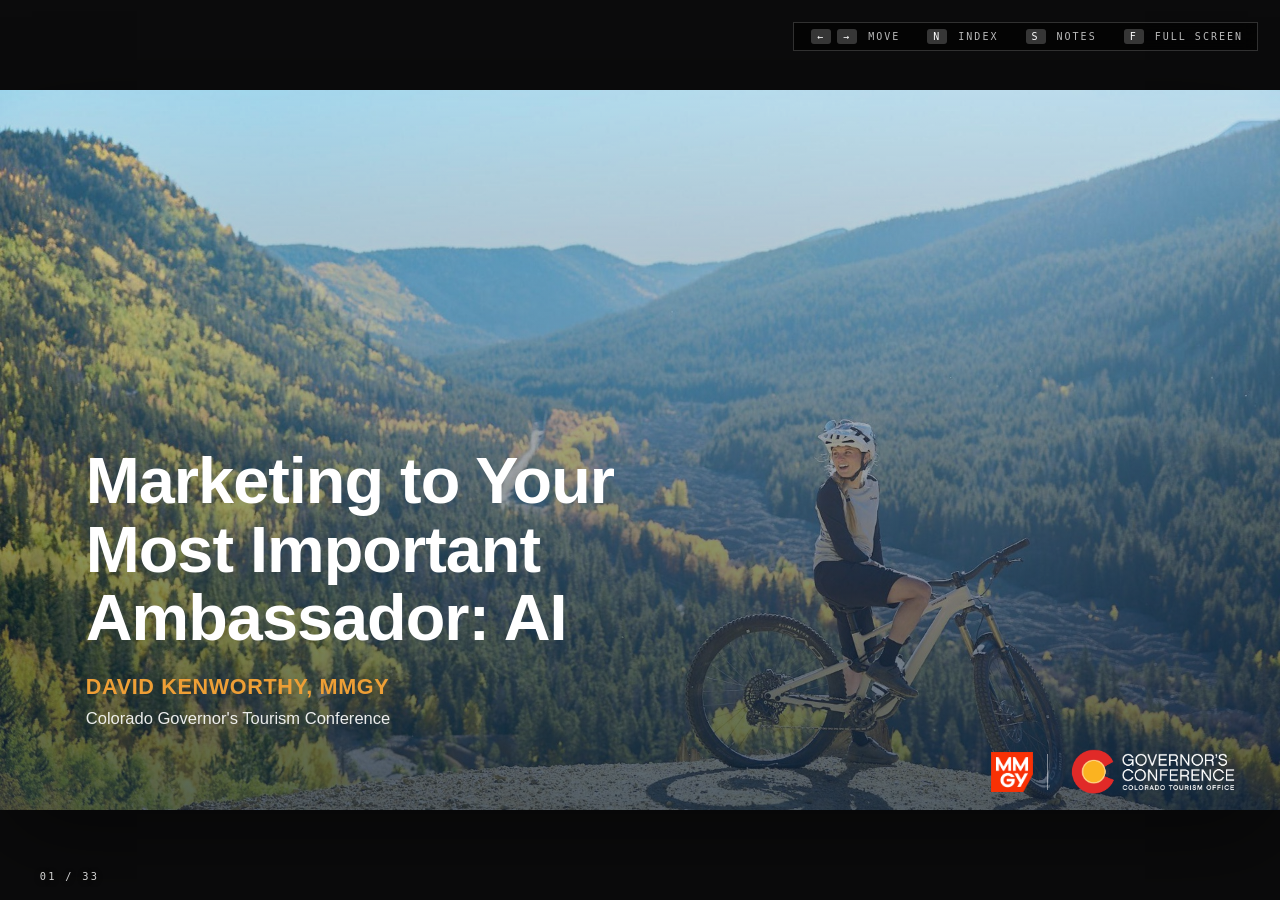
==== commit 663dfa30: "Hub label wrapping, HUD cleanup, slide 3/8/9 tweaks - Slide 8: two-line hub labels, smaller centre l" ====
--- a/deck/index.html
+++ b/deck/index.html
@@ -96,7 +96,7 @@
                   {"name":"Internet","months":84},{"name":"Facebook","months":54},
                   {"name":"Instagram","months":30},{"name":"TikTok","months":9},
                   {"name":"ChatGPT","months":2,"highlight":true}],
-         "target":"100 million users","min":1,"max":1000,
+         "min":1,"max":1000,
          "ticks":[{"v":1,"l":"Launch"},{"v":12,"l":"1 year"},{"v":60,"l":"5 years"},
                   {"v":120,"l":"10 years"},{"v":600,"l":"50 years"}]}
         </script>
@@ -228,12 +228,56 @@
   </section>
 
   <!-- 08 · DESTINATION INTELLIGENCE (the thesis) ---------------- -->
-  <section class="slide l-stat g-gold" data-section="The ambassador you didn't hire" data-title="Destination intelligence">
-    <div class="stat-inner" style="max-width:84%">
-      <p class="t-sub fx fx-1" style="color:var(--navy-ink)">Destination intelligence</p>
-      <p class="t-statement fx fx-2" style="margin-top:2.4cqh">Stop competing for the click.<br />Supply the answer.</p>
-      <hr class="rule-gold fx fx-3" style="margin:3.4cqh auto;width:10cqw;border-color:var(--navy-ink)" />
-      <p class="body-xl fx fx-4" style="max-width:66cqw;margin-inline:auto">Be the central source of trusted intelligence about the place you own. For humans, and for machines.</p>
+  <section class="slide g-gold" data-section="The ambassador you didn't hire" data-title="Destination intelligence">
+    <div class="thesis">
+      <div class="thesis__text">
+        <p class="t-sub fx fx-1" style="color:var(--navy-ink)">Destination intelligence</p>
+        <p class="t-statement fx fx-2" style="font-size:6.8cqh;margin-top:2.4cqh">Stop competing for the click.<br />Supply the answer.</p>
+        <hr class="rule-gold fx fx-3" style="margin:3.4cqh 0;width:8cqw;border-color:var(--navy-ink)" />
+        <p class="body-xl fx fx-4" style="font-size:2.8cqh">Be the central source of trusted intelligence about the place you own. For humans, and for machines.</p>
+      </div>
+      <svg class="hub fx fx--scale fx-2" viewBox="-30 90 1260 610" role="img" aria-label="Destination intelligence at the centre of website, LLMs and AI agents, media and advertising, email and CRM, social, PR and discoverability, and partners and industry">
+        <circle cx="600" cy="400" r="186" class="hub__halo" />
+        <g class="fx fx--in fx-4">
+          <line x1="600.0" y1="272.0" x2="600.0" y2="150.0" class="hub__spoke" />
+          <circle cx="600.0" cy="150.0" r="11" class="hub__dot" />
+          <text x="600.0" y="116.0" text-anchor="middle" class="hub__label">Website</text>
+        </g>
+        <g class="fx fx--in fx-5">
+          <line x1="700.9" y1="321.2" x2="797.0" y2="246.1" class="hub__spoke" />
+          <circle cx="797.0" cy="246.1" r="11" class="hub__dot" />
+          <text x="831.0" y="238.1" text-anchor="start" class="hub__label"><tspan x="831.0">LLMs &amp;</tspan><tspan x="831.0" dy="33">AI agents</tspan></text>
+        </g>
+        <g class="fx fx--in fx-6">
+          <line x1="724.7" y1="428.8" x2="843.6" y2="456.2" class="hub__spoke" />
+          <circle cx="843.6" cy="456.2" r="11" class="hub__dot" />
+          <text x="877.6" y="448.2" text-anchor="start" class="hub__label"><tspan x="877.6">Media &amp;</tspan><tspan x="877.6" dy="33">advertising</tspan></text>
+        </g>
+        <g class="fx fx--in fx-7">
+          <line x1="654.1" y1="516.0" x2="705.7" y2="626.6" class="hub__spoke" />
+          <circle cx="705.7" cy="626.6" r="11" class="hub__dot" />
+          <text x="739.7" y="634.6" text-anchor="start" class="hub__label">Email &amp; CRM</text>
+        </g>
+        <g class="fx fx--in fx-8">
+          <line x1="545.9" y1="516.0" x2="494.3" y2="626.6" class="hub__spoke" />
+          <circle cx="494.3" cy="626.6" r="11" class="hub__dot" />
+          <text x="460.3" y="634.6" text-anchor="end" class="hub__label">Social</text>
+        </g>
+        <g class="fx fx--in fx-9">
+          <line x1="475.3" y1="428.8" x2="356.4" y2="456.2" class="hub__spoke" />
+          <circle cx="356.4" cy="456.2" r="11" class="hub__dot" />
+          <text x="322.4" y="448.2" text-anchor="end" class="hub__label"><tspan x="322.4">PR &amp;</tspan><tspan x="322.4" dy="33">discoverability</tspan></text>
+        </g>
+        <g class="fx fx--in fx-10">
+          <line x1="499.1" y1="321.2" x2="403.0" y2="246.1" class="hub__spoke" />
+          <circle cx="403.0" cy="246.1" r="11" class="hub__dot" />
+          <text x="369.0" y="238.1" text-anchor="end" class="hub__label"><tspan x="369.0">Partners &amp;</tspan><tspan x="369.0" dy="33">industry</tspan></text>
+        </g>
+        <circle cx="600" cy="400" r="128" class="hub__core" />
+        <path d="M 600 328 Q 604 348 622 352 Q 604 356 600 376 Q 596 356 578 352 Q 596 348 600 328 Z" class="hub__star" />
+        <text x="600" y="416" text-anchor="middle" class="hub__core-label">DESTINATION</text>
+        <text x="600" y="452" text-anchor="middle" class="hub__core-label">INTELLIGENCE</text>
+      </svg>
     </div>
     <div class="foot-marks fx fx--in fx-6"><img src="../brand/logos/mmgy.png" alt="MMGY" /><span class="foot-marks__rule"></span><img src="../brand/logos/govconf-h.png" alt="Colorado Governor's Conference" /></div>
     <aside class="notes">
@@ -244,23 +288,23 @@
   </section>
 
   <!-- 09 · THREE QUESTIONS -------------------------------------- -->
-  <section class="slide l-aside g-sand" data-section="The ambassador you didn't hire" data-title="Three questions">
+  <section class="slide l-aside g-sand" data-section="The ambassador you didn't hire" data-title="Today in 3 parts">
     <div class="aside-media"><img src="img/aside/union-station.jpg" alt="" class="fx fx--scale" /></div>
     <header class="simple-head">
-      <h2 class="t-head fx fx-1">Three questions</h2>
+      <h2 class="t-head fx fx-1">Today in 3 parts</h2>
     </header>
     <div class="simple-body body-mid">
       <div class="stack fx-auto" style="gap:2.2cqh">
         <div class="card card-top fx" style="padding:2.4cqh 1.6cqw">
-          <span class="card__num">1</span>
+          <span class="card__num">Part 1</span>
           <p class="t-statement-sm" style="font-size:4cqh">How does it work?</p>
         </div>
         <div class="card card-top fx" style="padding:2.4cqh 1.6cqw">
-          <span class="card__num">2</span>
+          <span class="card__num">Part 2</span>
           <p class="t-statement-sm" style="font-size:4cqh">How do we measure success?</p>
         </div>
         <div class="card card-top fx" style="padding:2.4cqh 1.6cqw">
-          <span class="card__num">3</span>
+          <span class="card__num">Part 3</span>
           <p class="t-statement-sm" style="font-size:4cqh">How do we win?</p>
         </div>
       </div>
@@ -282,23 +326,23 @@
   </section>
 
   <!-- 11 · TWO MEMORIES ----------------------------------------- -->
-  <section class="slide l-simple g-sand" data-section="Part 1: how it decides" data-title="Two memories">
+  <section class="slide l-simple g-sand" data-section="Part 1: how it decides" data-title="Two methods of retrieval" data-steps>
     <header class="simple-head">
       <h2 class="t-head fx fx-1">Two methods of retrieval</h2>
     </header>
     <div class="simple-body" style="right:4.6cqw">
       <div class="cols-2 fx-auto" style="gap:2.6cqw">
-        <div class="memo-card fx">
+        <div class="memo-card fx" style="min-height:24cqh">
           <p class="memo-card__k">Memory</p>
           <p class="memo-card__b">Everything ever published.<br />Frozen at a cutoff date.</p>
         </div>
-        <div class="memo-card fx">
+        <div class="memo-card fx" style="min-height:24cqh">
           <p class="memo-card__k">Search</p>
           <p class="memo-card__b">Goes to the web when the question demands freshness.</p>
         </div>
       </div>
-      <div class="fx fx-4" style="display:flex;align-items:center;gap:1.6cqw;margin-top:4.4cqh">
-        <p class="t-stat" style="font-size:8cqh" data-countup>36.3%</p>
+      <div data-step style="display:flex;align-items:center;gap:1.6cqw;margin-top:6.4cqh">
+        <p class="t-stat" style="font-size:8cqh">36.3%</p>
         <p class="t-stat-cap" style="font-size:2.4cqh;max-width:46cqw;margin-top:0">of answers about destinations were written with no live search at all. Two answers in five come from memory.</p>
       </div>
     </div>
@@ -313,7 +357,7 @@
   </section>
 
   <!-- 12 · MEMORY IS REPUTATION --------------------------------- -->
-  <section class="slide l-simple g-parchment" data-section="Part 1: how it decides" data-title="Memory is reputation">
+  <section class="slide l-simple g-parchment" data-section="Part 1: how it decides" data-title="Memory is reputation" data-steps>
     <header class="simple-head">
       <h2 class="t-head fx fx-1">Memory is reputation</h2>
       <p class="t-sub fx fx-2">mean destination visibility by model, % of answers</p>
@@ -328,7 +372,7 @@
                   "../brand/logos/llm/perplexity.svg","../brand/logos/llm/claude.svg","../brand/logos/llm/grok.svg"]}
         </script>
       </figure>
-      <div class="fx fx-4">
+      <div data-step>
         <p class="t-sub" style="font-size:2.2cqh">Knowledge cutoffs, verified Aug 2026</p>
         <table class="qtable qtable-tight" style="margin-top:1.6cqh">
           <tbody>
@@ -350,7 +394,7 @@
   </section>
 
   <!-- 13 · THE MODEL DOESN'T SEARCH WHAT YOU TYPED -------------- -->
-  <section class="slide l-simple g-navy" data-section="Part 1: how it decides" data-title="The model doesn't search what you typed">
+  <section class="slide l-simple g-navy" data-section="Part 1: how it decides" data-title="The model doesn't search what you typed" data-steps>
     <header class="simple-head">
       <h2 class="t-head fx fx-1">The model doesn't search what you typed</h2>
     </header>
@@ -366,8 +410,8 @@
           <div class="fanout__item fx">rocky mountain national park family</div>
         </div>
       </div>
-      <div class="fx fx-6" style="align-self:center">
-        <p class="t-stat t-stat-lg" data-countup>10.6</p>
+      <div data-step style="align-self:center">
+        <p class="t-stat t-stat-lg">10.6</p>
         <p class="t-stat-cap">searches behind an average destination question</p>
       </div>
     </div>
@@ -415,20 +459,23 @@
     <header class="simple-head">
       <h2 class="t-head fx fx-1">The rival set you didn't choose</h2>
     </header>
-    <div class="simple-body body-split body-split-40" style="right:4.6cqw">
-      <div class="fx fx-2" style="align-self:center">
+    <div class="simple-body rival" style="right:4.6cqw">
+      <div class="rival__stat fx fx-2">
         <p class="t-stat t-stat-lg" data-countup>43.5%</p>
-        <p class="t-stat-cap" style="font-size:2.4cqh">of the model's own searches name a rival destination. 7.4 rivals per question.</p>
-      </div>
-      <table class="qtable qtable-tight qtable-compact fx fx-3">
-        <tbody>
-          <tr><td style="font-weight:700">Explore Asheville</td><td style="color:var(--ink-soft)">Paris, Tokyo, New Orleans, Aspen</td></tr>
-          <tr><td style="font-weight:700">Love Beverly Hills</td><td style="color:var(--ink-soft)">Paris, Tokyo, London, Maldives</td></tr>
-          <tr><td style="font-weight:700">Revelstoke</td><td style="color:var(--ink-soft)">Whistler, Banff, Jackson Hole, Chamonix</td></tr>
-          <tr><td style="font-weight:700">Ski Utah</td><td style="color:var(--ink-soft)">Niseko, Zermatt, Verbier, then Idaho</td></tr>
-          <tr><td style="font-weight:700">Visit Fort Myers</td><td style="color:var(--ink-soft)">Key West, Miami, Naples, Orlando</td></tr>
-        </tbody>
-      </table>
+        <p class="t-stat-cap" style="font-size:2.5cqh">of the model's own searches name a rival destination. 7.4 rivals per question.</p>
+      </div>
+      <div class="rival__table fx fx-3">
+        <table class="rival-table">
+          <thead><tr><th>Destination</th><th>Rivals the model brought in</th></tr></thead>
+          <tbody>
+            <tr><td>Explore Asheville</td><td>Paris, Tokyo, New Orleans, Aspen</td></tr>
+            <tr><td>Love Beverly Hills</td><td>Paris, Tokyo, London, Maldives</td></tr>
+            <tr><td>Revelstoke</td><td>Whistler, Banff, Jackson Hole, Chamonix</td></tr>
+            <tr><td>Ski Utah</td><td>Niseko, Zermatt, Verbier, then Idaho</td></tr>
+            <tr><td>Visit Fort Myers</td><td>Key West, Miami, Naples, Orlando</td></tr>
+          </tbody>
+        </table>
+      </div>
     </div>
     <p class="t-source fx fx-6">MMGY destination study, 2026.</p>
     <div class="foot-marks fx fx--in fx-7"><img src="../brand/logos/mmgy.png" alt="MMGY" /><span class="foot-marks__rule"></span><img src="../brand/logos/govconf-h.png" alt="Colorado Governor's Conference" /></div>
@@ -498,7 +545,7 @@
   </section>
 
   <!-- 18 · SALESPERSON, THEN INVESTIGATOR ---------------------- -->
-  <section class="slide l-aside g-sand" data-section="Part 1: how it decides" data-title="Salesperson, then investigator">
+  <section class="slide l-aside g-sand" data-section="Part 1: how it decides" data-title="Salesperson, then investigator" data-steps>
     <div class="aside-media"><img src="img/aside/horseback.jpg" alt="" class="fx fx--scale" /></div>
     <header class="simple-head">
       <h2 class="t-head fx fx-1" style="font-size:5.4cqh">Salesperson, then investigator</h2>
@@ -515,7 +562,7 @@
             <li>97% positive. Can't criticise.</li>
           </ul>
         </div>
-        <div class="cmp-card fx">
+        <div class="cmp-card" data-step>
           <p class="cmp-card__h">Investigator</p>
           <p class="cmp-card__k">named questions</p>
           <ul class="cmp-card__l">
@@ -979,7 +1026,6 @@
   </div><!-- /stage -->
 
   <div class="hud">
-    <div class="hud-left"><span class="pip"></span><span id="hud-section">&middot;</span></div>
     <div class="hud-right"><span id="hud-slide">01 / 33</span></div>
   </div>
 </div>
--- a/brand/components.css
+++ b/brand/components.css
@@ -1082,3 +1082,53 @@
 .foot-marks__rule { width: 1px; height: 5cqh; background: var(--hairline-strong); }
 .l-sep .foot-marks__rule, .l-title .foot-marks__rule,
 [data-hud="light"] .foot-marks__rule { background: rgba(255,255,255,.45); }
+
+/* ---- Thesis slide: statement left, hub diagram right (slide 8) ---- */
+.thesis {
+  position: absolute; inset: 0 3.6cqw 12cqh 6cqw;
+  display: grid; grid-template-columns: 37% 1fr; gap: 2.4cqw; align-items: center;
+}
+.thesis__text { min-width: 0; }
+.hub { width: 100%; height: auto; max-height: 76cqh; display: block; overflow: visible; }
+.hub__halo  { fill: var(--navy-ink); opacity: .1; }
+.hub__core  { fill: var(--navy-ink); }
+.hub__spoke { stroke: var(--navy-ink); stroke-width: 2; opacity: .35; }
+.hub__dot   { fill: var(--navy-ink); }
+.hub__star  { fill: var(--red); }
+.hub__label, .hub__core-label {
+  font-family: var(--f-mono); font-weight: 500; font-size: 25px;
+  letter-spacing: .2em; text-transform: uppercase;
+}
+.hub__label { fill: var(--navy-ink); }
+.hub__core-label { fill: var(--parchment); font-size: 20px; }
+.hub .fx { transform-box: fill-box; transform-origin: center; }
+
+/* ---- Rival set (slide 15): stat and table as one centred composition ---- */
+.rival {
+  display: grid; grid-template-columns: 30% 1fr; gap: 4cqw; align-items: center;
+}
+.rival__stat, .rival__table { min-width: 0; }
+.rival-table { width: 100%; border-collapse: collapse; font-family: var(--f-body); }
+.rival-table th {
+  text-align: left; font-weight: 300; font-size: 1.8cqh; letter-spacing: .06em;
+  text-transform: uppercase; color: var(--ink-mute);
+  padding: 0 1.6cqw 1.2cqh 0; border-bottom: 2px solid var(--hairline-strong);
+}
+.rival-table td {
+  font-size: 2.6cqh; padding: 1.7cqh 1.6cqw 1.7cqh 0;
+  border-bottom: 1px solid var(--hairline); vertical-align: baseline;
+}
+.rival-table td:first-child { font-weight: 700; white-space: nowrap; }
+.rival-table td:last-child { color: var(--ink-soft); padding-right: 0; }
+
+/* ---- Bullets in the comparison cards (slide 18) ---- */
+.cmp-card__l li { position: relative; padding-left: 1.3cqw; }
+.cmp-card__l li::before {
+  content: ""; position: absolute; left: 0; top: .72em;
+  width: .7cqh; height: .7cqh; border-radius: 50%;
+  background: var(--gold); transform: translateY(-50%);
+}
+.cmp-card--muted .cmp-card__l li::before { background: var(--ink-mute); }
+
+/* The rule between the two lockups sits on the photo on a right-hand aside. */
+.l-aside:not(.l-aside-left) .foot-marks__rule { background: rgba(255,255,255,.55); }
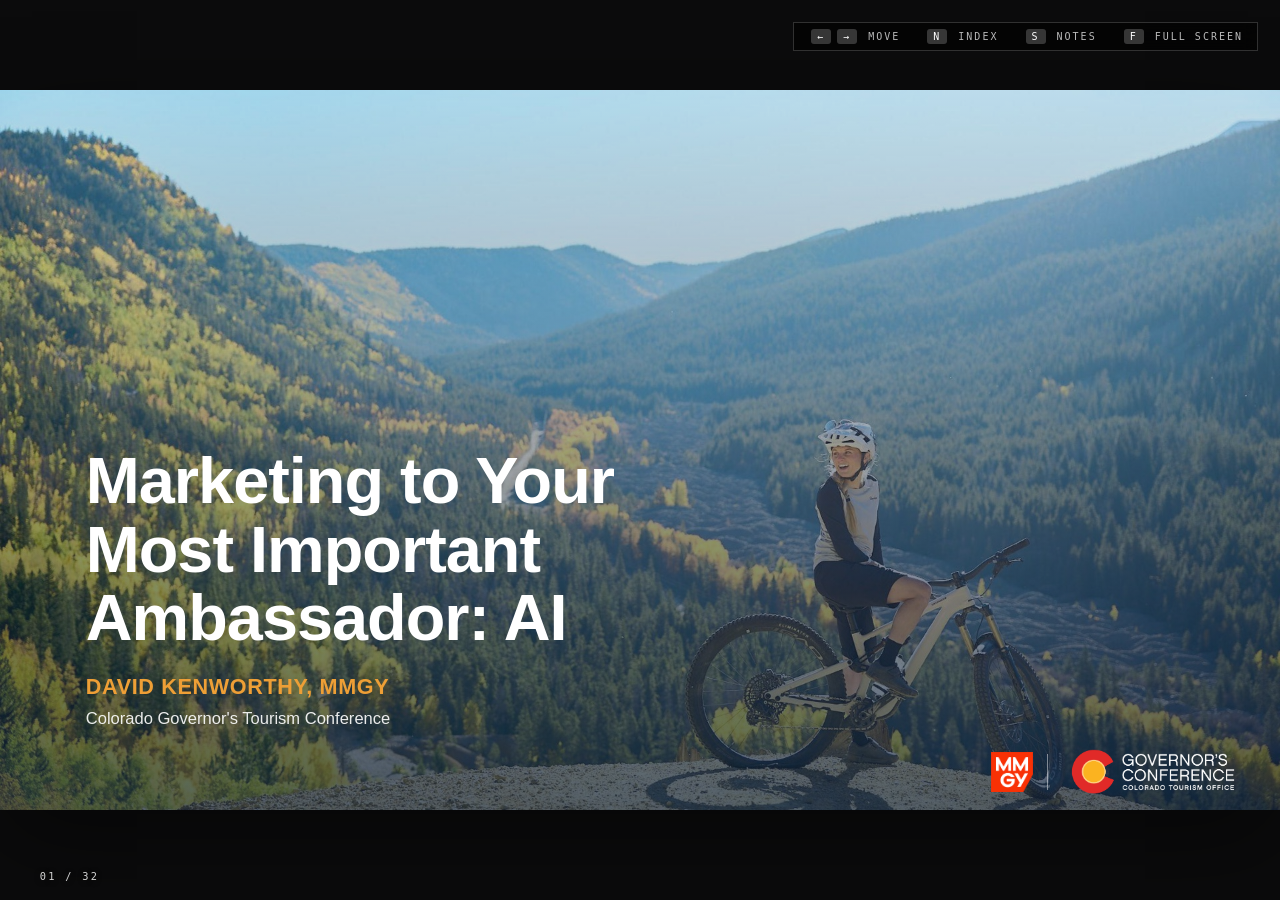
==== commit ee3fcabe: "Archive slides 2 and 7, add website handoff slide - deck/archive.html holds parked slides on the sam" ====
--- a/deck/index.html
+++ b/deck/index.html
@@ -37,7 +37,6 @@
      STILL TO CONFIRM BEFORE THIS SHIPS
        · Slide 3 adoption curve is external and unverified. The two
          usage figures are sourced (OpenAI and Google).
-       · Slide 7 is optional, cut if the open runs long.
      ============================================================ -->
 
 <div class="deck-shell">
@@ -58,32 +57,7 @@
     </aside>
   </section>
 
-  <!-- 02 · WHO'S TALKING ---------------------------------------- -->
-  <section class="slide l-aside g-sand" data-section="Open" data-title="Who's talking">
-    <div class="aside-media">
-      <img src="img/dave.jpg" alt="David Kenworthy" class="fx fx--scale" />
-    </div>
-    <header class="simple-head">
-      <h2 class="t-head fx fx-1">David Kenworthy</h2>
-      <p class="t-sub fx fx-2">VP Product &amp; Innovation, MMGY</p>
-    </header>
-    <div class="simple-body" style="bottom:10cqh;display:flex;flex-direction:column">
-      <p class="t-body fx fx-3">Productization, discoverability, AI.</p>
-      <p class="t-body fx fx-4" style="margin-top:1.4cqh">MMGY research across destinations, ski resorts and attractions, 2026.</p>
-      <div class="callout-box fx fx-6" style="margin-top:auto">
-        <p class="t-body">Everything you'll see today is our own measurement. Run this year. 22 destinations. Every ski region in North America.</p>
-      </div>
-    </div>
-    <div class="foot-marks fx fx--in fx-8"><img src="../brand/logos/mmgy.png" alt="MMGY" /><span class="foot-marks__rule"></span><img src="../brand/logos/govconf-h-white.png" alt="Colorado Governor's Conference" /></div>
-    <aside class="notes">
-      <p>One minute, no more.</p>
-      <p>David Kenworthy, VP Product and Innovation at MMGY. I run productization, discoverability and AI, which in practice means I spend my year measuring what the models say about places and building the things that change it.</p>
-      <p>One line on the research: this year we ran the same measurement across 22 destinations, every ski region in North America, and a set of resorts and attractions. Today pulls those studies together for one room.</p>
-      <p>Expectation-setting line: everything on screen today is our own measurement, run this year, across 22 destinations and every ski region in North America. The only borrowed numbers are on the next slide.</p>
-    </aside>
-  </section>
-
-  <!-- 03 · ADOPTION CURVE --------------------------------------- -->
+  <!-- 02 · ADOPTION CURVE --------------------------------------- -->
   <section class="slide l-simple g-sand" data-section="The ambassador you didn't hire" data-title="The fastest adoption curve in history">
     <header class="simple-head">
       <h2 class="t-head fx fx-1">The fastest adoption curve in history</h2>
@@ -123,7 +97,7 @@
     </aside>
   </section>
 
-  <!-- 04 · F = μN ----------------------------------------------- -->
+  <!-- 03 · F = μN ----------------------------------------------- -->
   <section class="slide l-stat g-navy" data-section="The ambassador you didn't hire" data-title="F = μN">
     <div class="stat-inner">
       <p class="fx fx--scale fx-2" style="font-family:var(--f-slab);font-weight:300;font-size:24cqh;line-height:1;letter-spacing:0.02em;color:var(--gold)">F = μN</p>
@@ -136,7 +110,7 @@
     </aside>
   </section>
 
-  <!-- 05 · TRAVEL IS THE PRIME USE CASE ------------------------- -->
+  <!-- 04 · TRAVEL IS THE PRIME USE CASE ------------------------- -->
   <section class="slide l-simple g-sand" data-section="The ambassador you didn't hire" data-title="Travel is the prime use case">
     <header class="simple-head">
       <h2 class="t-head fx fx-1">Travel is the prime use case</h2>
@@ -169,7 +143,7 @@
     </aside>
   </section>
 
-  <!-- 06 · THEY STOPPED BROWSING -------------------------------- -->
+  <!-- 05 · THEY STOPPED BROWSING -------------------------------- -->
   <section class="slide l-simple g-navy" data-section="The ambassador you didn't hire" data-title="They stopped browsing." data-steps>
     <header class="simple-head">
       <h2 class="t-head fx fx-1">They stopped browsing.</h2>
@@ -204,30 +178,18 @@
     </aside>
   </section>
 
-  <!-- 07 · ONE PARAGRAPH (optional) ----------------------------- -->
-  <section class="slide l-simple g-parchment" data-section="The ambassador you didn't hire" data-title="One paragraph. For one person.">
-    <header class="simple-head">
-      <h2 class="t-head fx fx-1">One paragraph. For one person.</h2>
-    </header>
-    <div class="simple-body body-split body-split-60 body-split-mid" style="right:4.6cqw">
-      <div>
-        <p class="t-stat t-stat-lg fx fx-2" data-countup>474 to 742</p>
-        <p class="t-stat-cap fx fx-3" style="font-size:2.6cqh;max-width:44cqw">words in a typical AI answer. One paragraph per destination.</p>
-      </div>
-      <div class="fx fx-4">
-        <div class="para-box"><i></i><i></i><i></i><i></i><i></i><i></i></div>
-        <p class="para-cap">your paragraph</p>
-      </div>
-    </div>
-    <div class="foot-marks fx fx--in fx-6"><img src="../brand/logos/mmgy.png" alt="MMGY" /><span class="foot-marks__rule"></span><img src="../brand/logos/govconf-h.png" alt="Colorado Governor's Conference" /></div>
-    <aside class="notes">
-      <p>Optional slide. Cut if the opening runs long.</p>
-      <p>AI answers run 474 to 742 words depending on the model (Grok shortest at 225, Gemini longest at 742). One paragraph per destination, assembled for the individual asking.</p>
-      <p>Say: if your paragraph only says one thing, that's the trip that gets planned. A destination the models file under "skiing" gets a ski paragraph, and a ski paragraph doesn't plan a July trip.</p>
-    </aside>
-  </section>
-
-  <!-- 08 · DESTINATION INTELLIGENCE (the thesis) ---------------- -->
+  <!-- 06 · HANDOFF: THE PURPOSE OF A WEBSITE --------------------- -->
+  <section class="slide l-stat g-sand" data-section="The ambassador you didn't hire" data-title="So what is the purpose of a website?">
+    <div class="stat-inner" style="max-width:74%">
+      <p class="t-statement fx fx-2"><span style="color:var(--gold-deep)">&hellip;</span> So what is the purpose of a website?</p>
+    </div>
+    <div class="foot-marks fx fx--in fx-5"><img src="../brand/logos/mmgy.png" alt="MMGY" /><span class="foot-marks__rule"></span><img src="../brand/logos/govconf-h.png" alt="Colorado Governor's Conference" /></div>
+    <aside class="notes">
+      <p>Handoff into the thesis. Ask it, let the question sit for a beat, then click.</p>
+    </aside>
+  </section>
+
+  <!-- 07 · DESTINATION INTELLIGENCE (the thesis) ---------------- -->
   <section class="slide g-gold" data-section="The ambassador you didn't hire" data-title="Destination intelligence">
     <div class="thesis">
       <div class="thesis__text">
@@ -287,7 +249,7 @@
     </aside>
   </section>
 
-  <!-- 09 · THREE QUESTIONS -------------------------------------- -->
+  <!-- 08 · THREE QUESTIONS -------------------------------------- -->
   <section class="slide l-aside g-sand" data-section="The ambassador you didn't hire" data-title="Today in 3 parts">
     <div class="aside-media"><img src="img/aside/union-station.jpg" alt="" class="fx fx--scale" /></div>
     <header class="simple-head">
@@ -315,7 +277,7 @@
     </aside>
   </section>
 
-  <!-- 10 · DIVIDER: HOW DOES IT WORK? --------------------------- -->
+  <!-- 09 · DIVIDER: HOW DOES IT WORK? --------------------------- -->
   <section class="slide l-sep" data-section="Part 1: how it decides" data-title="How does it work?" data-hud="light">
     <div class="media-full"><img src="img/sep/paddleboard-lake.jpg" alt="" class="fx fx--bleed" /></div>
     <h2 class="sep-tab fx fx--wipe"><span class="sep-kicker">Part 1</span>How does it work?</h2>
@@ -325,7 +287,7 @@
     </aside>
   </section>
 
-  <!-- 11 · TWO MEMORIES ----------------------------------------- -->
+  <!-- 10 · TWO MEMORIES ----------------------------------------- -->
   <section class="slide l-simple g-sand" data-section="Part 1: how it decides" data-title="Two methods of retrieval" data-steps>
     <header class="simple-head">
       <h2 class="t-head fx fx-1">Two methods of retrieval</h2>
@@ -356,7 +318,7 @@
     </aside>
   </section>
 
-  <!-- 12 · MEMORY IS REPUTATION --------------------------------- -->
+  <!-- 11 · MEMORY IS REPUTATION --------------------------------- -->
   <section class="slide l-simple g-parchment" data-section="Part 1: how it decides" data-title="Memory is reputation" data-steps>
     <header class="simple-head">
       <h2 class="t-head fx fx-1">Memory is reputation</h2>
@@ -393,7 +355,7 @@
     </aside>
   </section>
 
-  <!-- 13 · THE MODEL DOESN'T SEARCH WHAT YOU TYPED -------------- -->
+  <!-- 12 · THE MODEL DOESN'T SEARCH WHAT YOU TYPED -------------- -->
   <section class="slide l-simple g-navy" data-section="Part 1: how it decides" data-title="The model doesn't search what you typed" data-steps>
     <header class="simple-head">
       <h2 class="t-head fx fx-1">The model doesn't search what you typed</h2>
@@ -424,7 +386,7 @@
     </aside>
   </section>
 
-  <!-- 14 · WHAT THE SEARCHES ARE HUNTING ------------------------ -->
+  <!-- 13 · WHAT THE SEARCHES ARE HUNTING ------------------------ -->
   <section class="slide l-simple g-sand" data-section="Part 1: how it decides" data-title="What the searches are hunting">
     <header class="simple-head">
       <h2 class="t-head fx fx-1">What the searches are hunting</h2>
@@ -454,7 +416,7 @@
     </aside>
   </section>
 
-  <!-- 15 · THE RIVAL SET YOU DIDN'T CHOOSE ---------------------- -->
+  <!-- 14 · THE RIVAL SET YOU DIDN'T CHOOSE ---------------------- -->
   <section class="slide l-simple g-parchment" data-section="Part 1: how it decides" data-title="The rival set you didn't choose">
     <header class="simple-head">
       <h2 class="t-head fx fx-1">The rival set you didn't choose</h2>
@@ -486,7 +448,7 @@
     </aside>
   </section>
 
-  <!-- 16 · WHO THE AMBASSADOR ACTUALLY READS -------------------- -->
+  <!-- 15 · WHO THE AMBASSADOR ACTUALLY READS -------------------- -->
   <section class="slide l-simple g-sand" data-section="Part 1: how it decides" data-title="Who the ambassador actually reads">
     <header class="simple-head">
       <h2 class="t-head fx fx-1">Who the ambassador actually reads</h2>
@@ -517,7 +479,7 @@
     </aside>
   </section>
 
-  <!-- 17 · ABSENT AT DISCOVERY. DOMINANT AT CONFIRMATION. ------- -->
+  <!-- 16 · ABSENT AT DISCOVERY. DOMINANT AT CONFIRMATION. ------- -->
   <section class="slide l-simple g-navy" data-section="Part 1: how it decides" data-title="Absent at discovery. Dominant at confirmation." data-steps>
     <header class="simple-head">
       <h2 class="t-head fx fx-1">Absent at discovery. Dominant at confirmation.</h2>
@@ -544,7 +506,7 @@
     </aside>
   </section>
 
-  <!-- 18 · SALESPERSON, THEN INVESTIGATOR ---------------------- -->
+  <!-- 17 · SALESPERSON, THEN INVESTIGATOR ---------------------- -->
   <section class="slide l-aside g-sand" data-section="Part 1: how it decides" data-title="Salesperson, then investigator" data-steps>
     <div class="aside-media"><img src="img/aside/horseback.jpg" alt="" class="fx fx--scale" /></div>
     <header class="simple-head">
@@ -582,7 +544,7 @@
     </aside>
   </section>
 
-  <!-- 19 · WRITE ANSWERS, NOT ADS ------------------------------- -->
+  <!-- 18 · WRITE ANSWERS, NOT ADS ------------------------------- -->
   <section class="slide l-simple g-sand" data-section="Part 1: how it decides" data-title="Write answers, not ads">
     <header class="simple-head">
       <h2 class="t-head fx fx-1">Write answers, not ads</h2>
@@ -621,7 +583,7 @@
     </aside>
   </section>
 
-  <!-- 20 · DIVIDER: COLORADO ------------------------------------ -->
+  <!-- 19 · DIVIDER: COLORADO ------------------------------------ -->
   <section class="slide l-sep" data-section="Colorado" data-title="What the ambassador says about Colorado" data-hud="light">
     <div class="media-full"><img src="img/sep/wildflower-peak.jpg" alt="" class="fx fx--bleed" /></div>
     <h2 class="sep-tab sep-tab-sm fx fx--wipe"><span class="sep-kicker">Part 1, continued</span>What the ambassador says about Colorado</h2>
@@ -631,7 +593,7 @@
     </aside>
   </section>
 
-  <!-- 21 · WINTER ----------------------------------------------- -->
+  <!-- 20 · WINTER ----------------------------------------------- -->
   <section class="slide l-simple g-sand" data-section="Colorado" data-title="Winter: the ambassador knows your name">
     <header class="simple-head">
       <h2 class="t-head fx fx-1">Winter: the ambassador knows your name</h2>
@@ -667,7 +629,7 @@
     </aside>
   </section>
 
-  <!-- 22 · SUMMER ----------------------------------------------- -->
+  <!-- 21 · SUMMER ----------------------------------------------- -->
   <section class="slide l-simple g-parchment" data-section="Colorado" data-title="Summer: the ambassador knows the park's name">
     <header class="simple-head">
       <h2 class="t-head fx fx-1">Summer: the ambassador knows the park's name</h2>
@@ -703,7 +665,7 @@
     </aside>
   </section>
 
-  <!-- 23 · BRECKENRIDGE, SPECIFICALLY --------------------------- -->
+  <!-- 22 · BRECKENRIDGE, SPECIFICALLY --------------------------- -->
   <section class="slide l-simple g-sand" data-section="Colorado" data-title="Breckenridge, specifically">
     <header class="simple-head">
       <h2 class="t-head fx fx-1">Breckenridge, specifically</h2>
@@ -738,7 +700,7 @@
     </aside>
   </section>
 
-  <!-- 24 · THE ASSET IS THE ENTITY ------------------------------ -->
+  <!-- 23 · THE ASSET IS THE ENTITY ------------------------------ -->
   <section class="slide l-simple g-parchment" data-section="Colorado" data-title="The asset is the entity">
     <header class="simple-head">
       <h2 class="t-head fx fx-1">The asset is the entity</h2>
@@ -769,7 +731,7 @@
     </aside>
   </section>
 
-  <!-- 25 · IN SUMMER, THE DMO IS THE DISTRIBUTION CHANNEL ------- -->
+  <!-- 24 · IN SUMMER, THE DMO IS THE DISTRIBUTION CHANNEL ------- -->
   <section class="slide l-aside l-aside-left g-sand" data-section="Colorado" data-title="In summer, the DMO is the distribution channel" data-hud="light">
     <div class="aside-media"><img src="img/aside/aspen-trail.jpg" alt="" class="fx fx--scale" /></div>
     <header class="simple-head">
@@ -795,7 +757,7 @@
     </aside>
   </section>
 
-  <!-- 26 · VISIBILITY IS THE NEW TRAFFIC ------------------------ -->
+  <!-- 25 · VISIBILITY IS THE NEW TRAFFIC ------------------------ -->
   <section class="slide l-simple g-parchment" data-section="Part 2: how we measure" data-title="Visibility is the new traffic.">
     <header class="simple-head">
       <h2 class="t-head fx fx-1">Visibility is the new traffic.</h2>
@@ -843,7 +805,7 @@
     </aside>
   </section>
 
-  <!-- 27 · SWIM LANES ------------------------------------------- -->
+  <!-- 26 · SWIM LANES ------------------------------------------- -->
   <section class="slide l-simple g-sand" data-section="Part 2: how we measure" data-title="Swim lanes aren't a metaphor">
     <header class="simple-head">
       <h2 class="t-head fx fx-1">Swim lanes aren't a metaphor</h2>
@@ -871,7 +833,7 @@
     </aside>
   </section>
 
-  <!-- 28 · DIVIDER: BRIEFING THE AMBASSADOR --------------------- -->
+  <!-- 27 · DIVIDER: BRIEFING THE AMBASSADOR --------------------- -->
   <section class="slide l-sep" data-section="Part 3: how we win" data-title="Briefing the ambassador" data-hud="light">
     <div class="media-full"><img src="img/sep/reservoir-dusk.jpg" alt="" class="fx fx--bleed" /></div>
     <h2 class="sep-tab fx fx--wipe"><span class="sep-kicker">Briefing the ambassador</span>Trust.<br />Taste.<br />Ownability.</h2>
@@ -881,7 +843,7 @@
     </aside>
   </section>
 
-  <!-- 29 · TRUST ------------------------------------------------ -->
+  <!-- 28 · TRUST ------------------------------------------------ -->
   <section class="slide l-simple g-sand" data-section="Part 3: how we win" data-title="Trust" data-steps>
     <header class="simple-head">
       <h2 class="t-head fx fx-1">Trust</h2>
@@ -910,7 +872,7 @@
     </aside>
   </section>
 
-  <!-- 30 · TASTE ------------------------------------------------ -->
+  <!-- 29 · TASTE ------------------------------------------------ -->
   <section class="slide l-simple g-parchment" data-section="Part 3: how we win" data-title="Taste">
     <header class="simple-head">
       <h2 class="t-head fx fx-1">Taste</h2>
@@ -935,7 +897,7 @@
     </aside>
   </section>
 
-  <!-- 31 · OWNABILITY ------------------------------------------- -->
+  <!-- 30 · OWNABILITY ------------------------------------------- -->
   <section class="slide l-simple g-sand" data-section="Part 3: how we win" data-title="Ownability: control is a radius">
     <header class="simple-head">
       <h2 class="t-head fx fx-1">Ownability: control is a radius</h2>
@@ -976,7 +938,7 @@
     </aside>
   </section>
 
-  <!-- 32 · WHAT ONLY YOU CAN SUPPLY ----------------------------- -->
+  <!-- 31 · WHAT ONLY YOU CAN SUPPLY ----------------------------- -->
   <section class="slide l-simple g-parchment" data-section="Part 3: how we win" data-title="What only you can supply">
     <header class="simple-head">
       <h2 class="t-head fx fx-1">What only you can supply</h2>
@@ -1005,7 +967,7 @@
     </aside>
   </section>
 
-  <!-- 33 · CLOSE ------------------------------------------------ -->
+  <!-- 32 · CLOSE ------------------------------------------------ -->
   <section class="slide l-closer" data-section="Part 3: how we win" data-title="Be the answer." data-hud="light" data-steps>
     <div class="media-full wash-flat"><img src="img/sep/mirror-lake.jpg" alt="" class="fx fx--bleed" /></div>
     <div class="closer-inner" style="color:#fff">
@@ -1026,7 +988,7 @@
   </div><!-- /stage -->
 
   <div class="hud">
-    <div class="hud-right"><span id="hud-slide">01 / 33</span></div>
+    <div class="hud-right"><span id="hud-slide">01 / 32</span></div>
   </div>
 </div>
 
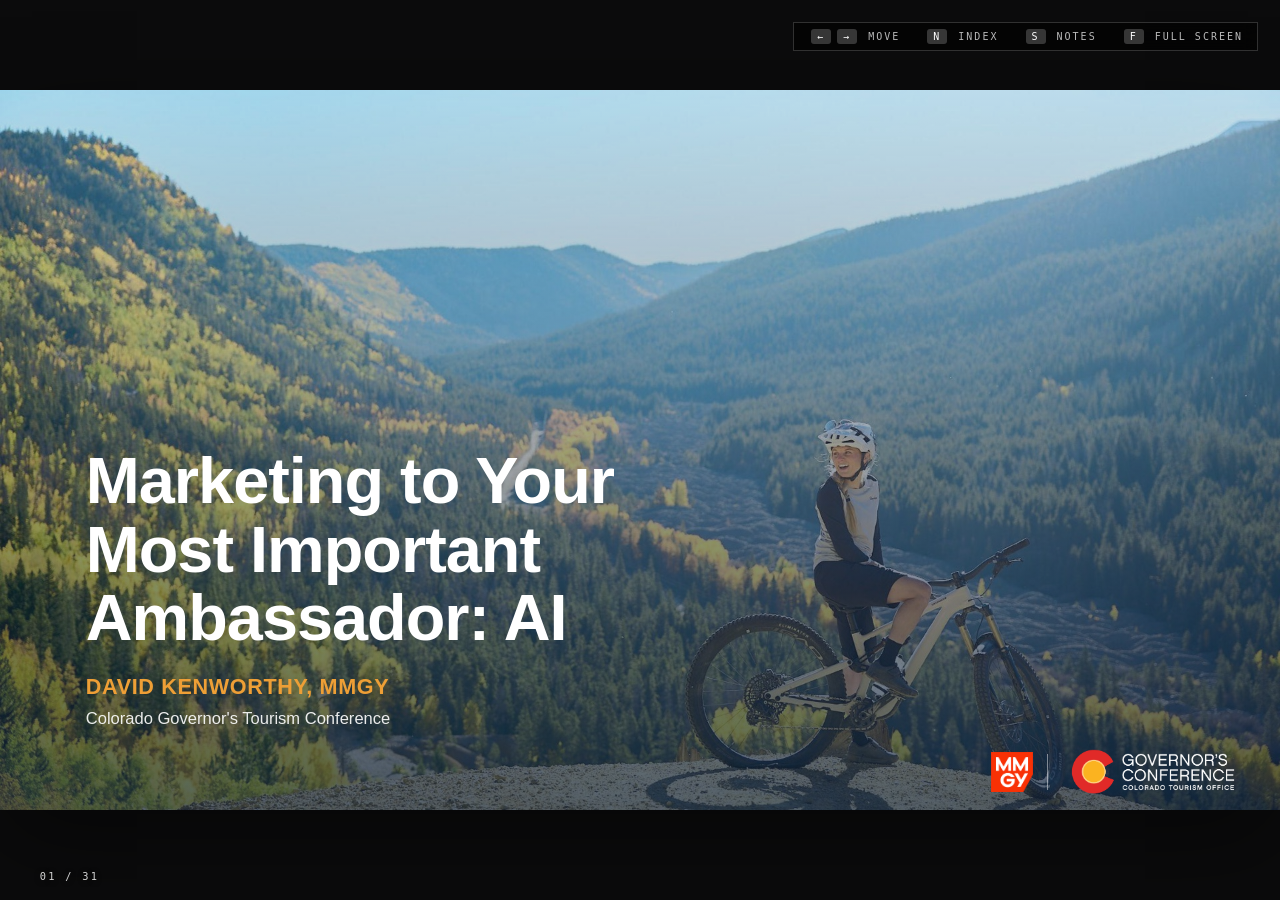
==== commit 54ac22ba: "Quick takes intro, treemap, page-type list, archive updates - New slide 2: Quick takes, four tiles d" ====
--- a/deck/index.html
+++ b/deck/index.html
@@ -57,7 +57,43 @@
     </aside>
   </section>
 
-  <!-- 02 · ADOPTION CURVE --------------------------------------- -->
+  <!-- 02 · QUICK TAKES ---------------------------------------------- -->
+  <section class="slide l-simple g-navy" data-section="Open" data-title="Quick takes" data-steps>
+    <header class="simple-head" style="bottom:auto;top:8cqh">
+      <h2 class="t-head fx fx-1">Quick takes</h2>
+    </header>
+    <div class="qt">
+      <figure class="qt__tile qt__tile--photo fx--pop" data-step>
+        <img src="img/dave.jpg" alt="David Kenworthy" />
+        <span class="qt__n">01</span>
+        <figcaption><b>David Kenworthy</b>VP Product &amp; Innovation</figcaption>
+      </figure>
+      <figure class="qt__tile qt__tile--mmgy fx--pop" data-step>
+        <span class="qt__n">02</span>
+        <img class="qt__logo" src="../brand/logos/mmgy.png" alt="MMGY" />
+      </figure>
+      <figure class="qt__tile qt__tile--horizon fx--pop" data-step>
+        <span class="qt__n">03</span>
+        <img class="qt__logo" src="../brand/logos/horizon-black.png" alt="Horizon" />
+      </figure>
+      <figure class="qt__tile qt__tile--site fx--pop" data-step>
+        <span class="qt__n">04</span>
+        <div class="browser">
+          <div class="browser__bar"><i></i><i></i><i></i><span class="browser__url">colorado.com</span></div>
+          <div class="browser__page">
+            <img src="../brand/logos/colorado.png" alt="Colorado" />
+            <span class="browser__line"></span><span class="browser__line browser__line--short"></span>
+          </div>
+        </div>
+      </figure>
+    </div>
+    <div class="foot-marks fx fx--in fx-5"><img src="../brand/logos/mmgy.png" alt="MMGY" /><span class="foot-marks__rule"></span><img src="../brand/logos/govconf-h-white.png" alt="Colorado Governor's Conference" /></div>
+    <aside class="notes">
+      <p>Four quick takes, one click each. Me: David Kenworthy, VP Product and Innovation at MMGY. MMGY. Horizon. And the website we will keep coming back to.</p>
+    </aside>
+  </section>
+
+  <!-- 03 · ADOPTION CURVE --------------------------------------- -->
   <section class="slide l-simple g-sand" data-section="The ambassador you didn't hire" data-title="The fastest adoption curve in history">
     <header class="simple-head">
       <h2 class="t-head fx fx-1">The fastest adoption curve in history</h2>
@@ -97,7 +133,7 @@
     </aside>
   </section>
 
-  <!-- 03 · F = μN ----------------------------------------------- -->
+  <!-- 04 · F = μN ----------------------------------------------- -->
   <section class="slide l-stat g-navy" data-section="The ambassador you didn't hire" data-title="F = μN">
     <div class="stat-inner">
       <p class="fx fx--scale fx-2" style="font-family:var(--f-slab);font-weight:300;font-size:24cqh;line-height:1;letter-spacing:0.02em;color:var(--gold)">F = μN</p>
@@ -110,7 +146,7 @@
     </aside>
   </section>
 
-  <!-- 04 · TRAVEL IS THE PRIME USE CASE ------------------------- -->
+  <!-- 05 · TRAVEL IS THE PRIME USE CASE ------------------------- -->
   <section class="slide l-simple g-sand" data-section="The ambassador you didn't hire" data-title="Travel is the prime use case">
     <header class="simple-head">
       <h2 class="t-head fx fx-1">Travel is the prime use case</h2>
@@ -143,7 +179,7 @@
     </aside>
   </section>
 
-  <!-- 05 · THEY STOPPED BROWSING -------------------------------- -->
+  <!-- 06 · THEY STOPPED BROWSING -------------------------------- -->
   <section class="slide l-simple g-navy" data-section="The ambassador you didn't hire" data-title="They stopped browsing." data-steps>
     <header class="simple-head">
       <h2 class="t-head fx fx-1">They stopped browsing.</h2>
@@ -178,7 +214,7 @@
     </aside>
   </section>
 
-  <!-- 06 · HANDOFF: THE PURPOSE OF A WEBSITE --------------------- -->
+  <!-- 07 · HANDOFF: THE PURPOSE OF A WEBSITE --------------------- -->
   <section class="slide l-stat g-sand" data-section="The ambassador you didn't hire" data-title="So what is the purpose of a website?">
     <div class="stat-inner" style="max-width:74%">
       <p class="t-statement fx fx-2"><span style="color:var(--gold-deep)">&hellip;</span> So what is the purpose of a website?</p>
@@ -189,16 +225,18 @@
     </aside>
   </section>
 
-  <!-- 07 · DESTINATION INTELLIGENCE (the thesis) ---------------- -->
-  <section class="slide g-gold" data-section="The ambassador you didn't hire" data-title="Destination intelligence">
+  <!-- 08 · DESTINATION INTELLIGENCE (the thesis) ---------------- -->
+  <section class="slide g-gold" data-section="The ambassador you didn't hire" data-title="Destination intelligence" data-steps>
     <div class="thesis">
       <div class="thesis__text">
         <p class="t-sub fx fx-1" style="color:var(--navy-ink)">Destination intelligence</p>
         <p class="t-statement fx fx-2" style="font-size:6.8cqh;margin-top:2.4cqh">Stop competing for the click.<br />Supply the answer.</p>
-        <hr class="rule-gold fx fx-3" style="margin:3.4cqh 0;width:8cqw;border-color:var(--navy-ink)" />
-        <p class="body-xl fx fx-4" style="font-size:2.8cqh">Be the central source of trusted intelligence about the place you own. For humans, and for machines.</p>
-      </div>
-      <svg class="hub fx fx--scale fx-2" viewBox="-30 90 1260 610" role="img" aria-label="Destination intelligence at the centre of website, LLMs and AI agents, media and advertising, email and CRM, social, PR and discoverability, and partners and industry">
+        <div data-step>
+        <hr class="rule-gold" style="margin:3.4cqh 0;width:8cqw;border-color:var(--navy-ink)" />
+        <p class="body-xl" style="font-size:2.8cqh">Be the central source of trusted intelligence about the place you own. For humans, and for machines.</p>
+        </div>
+      </div>
+      <svg class="hub fx--scale" data-step viewBox="-30 90 1260 610" role="img" aria-label="Destination intelligence at the centre of website, LLMs and AI agents, media and advertising, email and CRM, social, PR and discoverability, and partners and industry">
         <circle cx="600" cy="400" r="186" class="hub__halo" />
         <g class="fx fx--in fx-4">
           <line x1="600.0" y1="272.0" x2="600.0" y2="150.0" class="hub__spoke" />
@@ -249,7 +287,7 @@
     </aside>
   </section>
 
-  <!-- 08 · THREE QUESTIONS -------------------------------------- -->
+  <!-- 09 · THREE QUESTIONS -------------------------------------- -->
   <section class="slide l-aside g-sand" data-section="The ambassador you didn't hire" data-title="Today in 3 parts">
     <div class="aside-media"><img src="img/aside/union-station.jpg" alt="" class="fx fx--scale" /></div>
     <header class="simple-head">
@@ -277,7 +315,7 @@
     </aside>
   </section>
 
-  <!-- 09 · DIVIDER: HOW DOES IT WORK? --------------------------- -->
+  <!-- 10 · DIVIDER: HOW DOES IT WORK? --------------------------- -->
   <section class="slide l-sep" data-section="Part 1: how it decides" data-title="How does it work?" data-hud="light">
     <div class="media-full"><img src="img/sep/paddleboard-lake.jpg" alt="" class="fx fx--bleed" /></div>
     <h2 class="sep-tab fx fx--wipe"><span class="sep-kicker">Part 1</span>How does it work?</h2>
@@ -287,7 +325,7 @@
     </aside>
   </section>
 
-  <!-- 10 · TWO MEMORIES ----------------------------------------- -->
+  <!-- 11 · TWO MEMORIES ----------------------------------------- -->
   <section class="slide l-simple g-sand" data-section="Part 1: how it decides" data-title="Two methods of retrieval" data-steps>
     <header class="simple-head">
       <h2 class="t-head fx fx-1">Two methods of retrieval</h2>
@@ -315,43 +353,6 @@
       <p>The number: 36.3% of model answers about destinations were written with no live retrieval at all. Range 16.7% to 40% by DMO.</p>
       <p>Say: on a typical five-model run, two of the five answers come from what the model already believed about you. Those answers still rank, still get read, still get acted on. And nothing you publish this quarter touches them.</p>
       <p>(A stricter re-run of the same data lands at 35.7%. Use 36.3%, it's the published figure.)</p>
-    </aside>
-  </section>
-
-  <!-- 11 · MEMORY IS REPUTATION --------------------------------- -->
-  <section class="slide l-simple g-parchment" data-section="Part 1: how it decides" data-title="Memory is reputation" data-steps>
-    <header class="simple-head">
-      <h2 class="t-head fx fx-1">Memory is reputation</h2>
-      <p class="t-sub fx fx-2">mean destination visibility by model, % of answers</p>
-    </header>
-    <div class="simple-body body-split body-split-60" style="right:4.6cqw">
-      <figure class="chart fx fx-3" data-chart="bar">
-        <script type="application/json">
-        {"categories":["Google AI Mode","ChatGPT","Gemini","Perplexity","Claude (no search)","Grok (no search)"],
-         "series":[{"data":[50.0,41.6,40.6,39.9,30.9,30.8]}],
-         "tones":[4,4,4,4,0,0],"labelWidth":400,"labelSize":20,"suffix":"%","decimals":1,
-         "icons":["../brand/logos/llm/ai-mode.svg","../brand/logos/llm/chatgpt.svg","../brand/logos/llm/gemini.svg",
-                  "../brand/logos/llm/perplexity.svg","../brand/logos/llm/claude.svg","../brand/logos/llm/grok.svg"]}
-        </script>
-      </figure>
-      <div data-step>
-        <p class="t-sub" style="font-size:2.2cqh">Knowledge cutoffs, verified Aug 2026</p>
-        <table class="qtable qtable-tight" style="margin-top:1.6cqh">
-          <tbody>
-            <tr><td><img class="llm-icon" src="../brand/logos/llm/chatgpt.svg" alt="" />GPT-5.6</td><td class="num" style="font-size:2.1cqh">16 Feb 2026</td></tr>
-            <tr><td><img class="llm-icon" src="../brand/logos/llm/chatgpt.svg" alt="" />GPT-5.5</td><td class="num" style="font-size:2.1cqh">1 Dec 2025</td></tr>
-            <tr><td><img class="llm-icon" src="../brand/logos/llm/claude.svg" alt="" />Claude Sonnet 5</td><td class="num" style="font-size:2.1cqh">31 Jan 2026</td></tr>
-            <tr><td><img class="llm-icon" src="../brand/logos/llm/claude.svg" alt="" />Claude Fable 5</td><td class="num" style="font-size:2.1cqh">Jan 2026</td></tr>
-          </tbody>
-        </table>
-      </div>
-    </div>
-    <p class="t-source fx fx-7">MMGY destination study, 2026.</p>
-    <div class="foot-marks fx fx--in fx-8"><img src="../brand/logos/mmgy.png" alt="MMGY" /><span class="foot-marks__rule"></span><img src="../brand/logos/govconf-h.png" alt="Colorado Governor's Conference" /></div>
-    <aside class="notes">
-      <p>Left: the models that mostly don't search (Claude, Grok) score in line with the ones that do. Their picture of a destination is set, influential, and this quarter's content does not move it.</p>
-      <p>Right: knowledge cutoffs. RE-VERIFY THE WEEK OF THE SHOW. This table dates faster than anything else in the deck.</p>
-      <p>Say: the window to change what the model believes about you is between cutoffs. That's a PR and earned-media job. That's what reputation means in 2026: it's what got baked in at training time.</p>
     </aside>
   </section>
 
@@ -452,21 +453,23 @@
   <section class="slide l-simple g-sand" data-section="Part 1: how it decides" data-title="Who the ambassador actually reads">
     <header class="simple-head">
       <h2 class="t-head fx fx-1">Who the ambassador actually reads</h2>
-      <p class="t-sub fx fx-2">share of 24,878 citations, 8 DMOs</p>
-    </header>
-    <div class="simple-body body-split" style="right:4.6cqw">
-      <figure class="chart fx fx-3" data-chart="bar">
+      <p class="t-sub fx fx-2">share of 24,878 citations</p>
+    </header>
+    <div class="simple-body" style="right:4.6cqw">
+      <figure class="chart fx fx--in fx-3" data-chart="treemap" style="height:88%;width:90%">
         <script type="application/json">
-        {"categories":["Independent blogs & creators","Travel & news media","Booking & OTA","Other destinations' sites","Your own DMO site","Enthusiast / niche media","Government & public lands","Reference (Wikipedia)","Review platforms"],
-         "series":[{"data":[54.7,9.7,8.9,7.7,6.0,5.8,3.3,1.1,0.2]}],
-         "tones":[0,4,4,2,3,4,4,4,4],"labelWidth":480,"suffix":"%","decimals":1}
+        {"data":[{"name":"Independent blogs & creators","value":54.7,"tone":0},
+                 {"name":"Travel & news media","value":9.7,"shade":0.62},
+                 {"name":"Booking & OTA","value":8.9,"shade":0.46},
+                 {"name":"Other destinations' sites","value":7.7,"shade":0.72},
+                 {"name":"Your own DMO site","value":6.0,"tone":1},
+                 {"name":"Enthusiast / niche media","value":5.8,"shade":0.38},
+                 {"name":"Government & public lands","value":3.3,"shade":0.56},
+                 {"name":"Reference (Wikipedia)","value":1.1,"shade":0.44},
+                 {"name":"Review platforms","value":0.2,"shade":0.3}],
+         "suffix":"%","decimals":1,"fontScale":0.78}
         </script>
       </figure>
-      <div class="stack fx fx-4" style="gap:3cqh;align-self:center">
-        <p class="t-statement-sm" style="font-size:3.2cqh">Over half the evidence is written by people nobody commissioned.</p>
-        <hr class="rule-thin" />
-        <p class="t-statement-sm" style="font-size:3.2cqh">Rival DMO sites out-cite your own. 7.7% vs 6.0%.</p>
-      </div>
     </div>
     <p class="t-source fx fx-7">MMGY destination study, 2026.</p>
     <div class="foot-marks fx fx--in fx-8"><img src="../brand/logos/mmgy.png" alt="MMGY" /><span class="foot-marks__rule"></span><img src="../brand/logos/govconf-h.png" alt="Colorado Governor's Conference" /></div>
@@ -506,49 +509,11 @@
     </aside>
   </section>
 
-  <!-- 17 · SALESPERSON, THEN INVESTIGATOR ---------------------- -->
-  <section class="slide l-aside g-sand" data-section="Part 1: how it decides" data-title="Salesperson, then investigator" data-steps>
-    <div class="aside-media"><img src="img/aside/horseback.jpg" alt="" class="fx fx--scale" /></div>
-    <header class="simple-head">
-      <h2 class="t-head fx fx-1" style="font-size:5.4cqh">Salesperson, then investigator</h2>
-    </header>
-    <div class="simple-body body-mid">
-      <div class="stack fx-auto" style="gap:2.2cqh">
-        <div class="cmp-card cmp-card--muted fx">
-          <p class="cmp-card__h">Salesperson</p>
-          <p class="cmp-card__k">category questions</p>
-          <ul class="cmp-card__l">
-            <li>Sells you a shortlist</li>
-            <li>Hunts "best of" lists, 9 in 10 questions</li>
-            <li>Leans on awards and proof</li>
-            <li>97% positive. Can't criticise.</li>
-          </ul>
-        </div>
-        <div class="cmp-card" data-step>
-          <p class="cmp-card__h">Investigator</p>
-          <p class="cmp-card__k">named questions</p>
-          <ul class="cmp-card__l">
-            <li>Checks the specifics</li>
-            <li>Goes to official and primary sources</li>
-            <li>Cost, conditions, logistics, problems</li>
-            <li>80% positive. Will surface negatives.</li>
-          </ul>
-        </div>
-      </div>
-    </div>
-    <p class="t-source fx fx-6" style="right:54cqw">MMGY destination study, 2026.</p>
-    <div class="foot-marks fx fx--in fx-7"><img src="../brand/logos/mmgy.png" alt="MMGY" /><span class="foot-marks__rule"></span><img src="../brand/logos/govconf-h-white.png" alt="Colorado Governor&#39;s Conference" /></div>
-    <aside class="notes">
-      <p>Same model, two characters. Category mode is a salesperson: sells you a shortlist, hunts best-of lists on nine of ten questions, leans on awards and proof, 97% positive, almost incapable of criticism. Named mode is an investigator: checks the specifics, goes to official and primary sources, wants cost, conditions, logistics, problems. 80% positive, will surface negatives.</p>
-      <p>Say: the negatives in named mode are always the same. Cost, crowds, traffic, noise, recovery. Never the product. Every one of them is answerable with a page nobody has written. Most DMO sites are written entirely for the salesperson.</p>
-    </aside>
-  </section>
-
-  <!-- 18 · WRITE ANSWERS, NOT ADS ------------------------------- -->
-  <section class="slide l-simple g-sand" data-section="Part 1: how it decides" data-title="Write answers, not ads">
+  <!-- 17 · WRITE ANSWERS, NOT ADS ------------------------------- -->
+  <section class="slide l-simple g-sand" data-section="Part 1: how it decides" data-title="Write answers, not ads" data-steps>
     <header class="simple-head">
       <h2 class="t-head fx fx-1">Write answers, not ads</h2>
-      <p class="t-sub fx fx-2">where DMO citations land, by page depth. 74% two or more levels down.</p>
+      <p class="t-sub fx fx-2">74% land two or more levels down.</p>
     </header>
     <div class="simple-body body-split body-split-50" style="right:4.6cqw">
       <figure class="chart fx fx-3" data-chart="bar">
@@ -558,20 +523,16 @@
          "tones":[4,4,0,0,4],"labelWidth":300,"suffix":"%","decimals":1}
         </script>
       </figure>
-      <div class="fx fx-4">
-        <p class="t-sub" style="font-size:2.2cqh">Most-cited DMO pages</p>
-        <table class="qtable qtable-tight" style="margin-top:1.4cqh">
-          <tbody>
-            <tr class="is-hero"><td>about-destination-dc</td><td class="num">58</td></tr>
-            <tr><td>victoria-for-families</td><td class="num">30</td></tr>
-            <tr><td>whistler.com/winter-packages</td><td class="num">27</td></tr>
-            <tr><td>3-day-park-city-itinerary-for-families</td><td class="num">19</td></tr>
-            <tr><td>what-is-fort-myers-known-for</td><td class="num">14</td></tr>
-            <tr><td>visitparkcity.com/faq</td><td class="num">11</td></tr>
-            <tr><td>fort myers media-kit fast-facts</td><td class="num">11</td></tr>
-          </tbody>
-        </table>
-        <p class="t-statement-sm fx fx-5" style="font-size:3cqh;margin-top:2.4cqh">Questions, answered. Not campaigns.</p>
+      <div data-step style="align-self:center">
+        <p class="t-sub" style="font-size:2.2cqh">what kind of page gets cited</p>
+        <ul class="page-list">
+          <li><span>Itineraries &amp; trip planning</span><b>28%</b></li>
+          <li><span>Editorial stories</span><b>17%</b></li>
+          <li><span>About pages &amp; fact sheets</span><b>15%</b></li>
+          <li><span>Neighbourhood &amp; group guides</span><b>4%</b></li>
+          <li class="page-list__muted"><span>General listings</span><b>19%</b></li>
+        </ul>
+        <p class="t-statement-sm" style="font-size:2.8cqh;margin-top:2.6cqh">64% go to pages built to answer a specific question.</p>
       </div>
     </div>
     <p class="t-source fx fx-7">MMGY destination study, 2026.</p>
@@ -583,7 +544,7 @@
     </aside>
   </section>
 
-  <!-- 19 · DIVIDER: COLORADO ------------------------------------ -->
+  <!-- 18 · DIVIDER: COLORADO ------------------------------------ -->
   <section class="slide l-sep" data-section="Colorado" data-title="What the ambassador says about Colorado" data-hud="light">
     <div class="media-full"><img src="img/sep/wildflower-peak.jpg" alt="" class="fx fx--bleed" /></div>
     <h2 class="sep-tab sep-tab-sm fx fx--wipe"><span class="sep-kicker">Part 1, continued</span>What the ambassador says about Colorado</h2>
@@ -593,7 +554,7 @@
     </aside>
   </section>
 
-  <!-- 20 · WINTER ----------------------------------------------- -->
+  <!-- 19 · WINTER ----------------------------------------------- -->
   <section class="slide l-simple g-sand" data-section="Colorado" data-title="Winter: the ambassador knows your name">
     <header class="simple-head">
       <h2 class="t-head fx fx-1">Winter: the ambassador knows your name</h2>
@@ -629,7 +590,7 @@
     </aside>
   </section>
 
-  <!-- 21 · SUMMER ----------------------------------------------- -->
+  <!-- 20 · SUMMER ----------------------------------------------- -->
   <section class="slide l-simple g-parchment" data-section="Colorado" data-title="Summer: the ambassador knows the park's name">
     <header class="simple-head">
       <h2 class="t-head fx fx-1">Summer: the ambassador knows the park's name</h2>
@@ -665,7 +626,7 @@
     </aside>
   </section>
 
-  <!-- 22 · BRECKENRIDGE, SPECIFICALLY --------------------------- -->
+  <!-- 21 · BRECKENRIDGE, SPECIFICALLY --------------------------- -->
   <section class="slide l-simple g-sand" data-section="Colorado" data-title="Breckenridge, specifically">
     <header class="simple-head">
       <h2 class="t-head fx fx-1">Breckenridge, specifically</h2>
@@ -700,7 +661,7 @@
     </aside>
   </section>
 
-  <!-- 23 · THE ASSET IS THE ENTITY ------------------------------ -->
+  <!-- 22 · THE ASSET IS THE ENTITY ------------------------------ -->
   <section class="slide l-simple g-parchment" data-section="Colorado" data-title="The asset is the entity">
     <header class="simple-head">
       <h2 class="t-head fx fx-1">The asset is the entity</h2>
@@ -731,7 +692,7 @@
     </aside>
   </section>
 
-  <!-- 24 · IN SUMMER, THE DMO IS THE DISTRIBUTION CHANNEL ------- -->
+  <!-- 23 · IN SUMMER, THE DMO IS THE DISTRIBUTION CHANNEL ------- -->
   <section class="slide l-aside l-aside-left g-sand" data-section="Colorado" data-title="In summer, the DMO is the distribution channel" data-hud="light">
     <div class="aside-media"><img src="img/aside/aspen-trail.jpg" alt="" class="fx fx--scale" /></div>
     <header class="simple-head">
@@ -757,7 +718,7 @@
     </aside>
   </section>
 
-  <!-- 25 · VISIBILITY IS THE NEW TRAFFIC ------------------------ -->
+  <!-- 24 · VISIBILITY IS THE NEW TRAFFIC ------------------------ -->
   <section class="slide l-simple g-parchment" data-section="Part 2: how we measure" data-title="Visibility is the new traffic.">
     <header class="simple-head">
       <h2 class="t-head fx fx-1">Visibility is the new traffic.</h2>
@@ -805,7 +766,7 @@
     </aside>
   </section>
 
-  <!-- 26 · SWIM LANES ------------------------------------------- -->
+  <!-- 25 · SWIM LANES ------------------------------------------- -->
   <section class="slide l-simple g-sand" data-section="Part 2: how we measure" data-title="Swim lanes aren't a metaphor">
     <header class="simple-head">
       <h2 class="t-head fx fx-1">Swim lanes aren't a metaphor</h2>
@@ -833,7 +794,7 @@
     </aside>
   </section>
 
-  <!-- 27 · DIVIDER: BRIEFING THE AMBASSADOR --------------------- -->
+  <!-- 26 · DIVIDER: BRIEFING THE AMBASSADOR --------------------- -->
   <section class="slide l-sep" data-section="Part 3: how we win" data-title="Briefing the ambassador" data-hud="light">
     <div class="media-full"><img src="img/sep/reservoir-dusk.jpg" alt="" class="fx fx--bleed" /></div>
     <h2 class="sep-tab fx fx--wipe"><span class="sep-kicker">Briefing the ambassador</span>Trust.<br />Taste.<br />Ownability.</h2>
@@ -843,7 +804,7 @@
     </aside>
   </section>
 
-  <!-- 28 · TRUST ------------------------------------------------ -->
+  <!-- 27 · TRUST ------------------------------------------------ -->
   <section class="slide l-simple g-sand" data-section="Part 3: how we win" data-title="Trust" data-steps>
     <header class="simple-head">
       <h2 class="t-head fx fx-1">Trust</h2>
@@ -872,7 +833,7 @@
     </aside>
   </section>
 
-  <!-- 29 · TASTE ------------------------------------------------ -->
+  <!-- 28 · TASTE ------------------------------------------------ -->
   <section class="slide l-simple g-parchment" data-section="Part 3: how we win" data-title="Taste">
     <header class="simple-head">
       <h2 class="t-head fx fx-1">Taste</h2>
@@ -897,7 +858,7 @@
     </aside>
   </section>
 
-  <!-- 30 · OWNABILITY ------------------------------------------- -->
+  <!-- 29 · OWNABILITY ------------------------------------------- -->
   <section class="slide l-simple g-sand" data-section="Part 3: how we win" data-title="Ownability: control is a radius">
     <header class="simple-head">
       <h2 class="t-head fx fx-1">Ownability: control is a radius</h2>
@@ -938,7 +899,7 @@
     </aside>
   </section>
 
-  <!-- 31 · WHAT ONLY YOU CAN SUPPLY ----------------------------- -->
+  <!-- 30 · WHAT ONLY YOU CAN SUPPLY ----------------------------- -->
   <section class="slide l-simple g-parchment" data-section="Part 3: how we win" data-title="What only you can supply">
     <header class="simple-head">
       <h2 class="t-head fx fx-1">What only you can supply</h2>
@@ -967,7 +928,7 @@
     </aside>
   </section>
 
-  <!-- 32 · CLOSE ------------------------------------------------ -->
+  <!-- 31 · CLOSE ------------------------------------------------ -->
   <section class="slide l-closer" data-section="Part 3: how we win" data-title="Be the answer." data-hud="light" data-steps>
     <div class="media-full wash-flat"><img src="img/sep/mirror-lake.jpg" alt="" class="fx fx--bleed" /></div>
     <div class="closer-inner" style="color:#fff">
@@ -988,7 +949,7 @@
   </div><!-- /stage -->
 
   <div class="hud">
-    <div class="hud-right"><span id="hud-slide">01 / 32</span></div>
+    <div class="hud-right"><span id="hud-slide">01 / 31</span></div>
   </div>
 </div>
 
--- a/engine/deck.css
+++ b/engine/deck.css
@@ -500,3 +500,31 @@
   body.notes-mode { background: #fff; }
   .notes-doc { padding: 0; max-width: none; }
 }
+
+/* ---------- click counter (HUD) ----------
+   Next to the slide number: one ring per click on this slide, filled
+   gold as each click lands. Empty on slides without a build. The old
+   per-slide ticks are retired in favour of this. */
+.build-ticks { display: none !important; }
+.hud-steps { display: inline-flex; align-items: center; gap: 0.7em; margin-left: 0.9em; }
+.hud-steps:empty { display: none; }
+.hud-steps i {
+  width: 1.45em; height: 1.45em; border-radius: 50%;
+  border: 0.18em solid currentColor; opacity: .75; box-sizing: border-box;
+  transition: background-color .25s, border-color .25s, opacity .25s;
+}
+.hud-steps i.is-on { background: var(--brand-primary-bright); border-color: var(--brand-primary-bright); opacity: 1; }
+@media print { .hud-steps { display: none !important; } }
+
+/* ---------- fx--pop ----------
+   A playful reveal: rises, overshoots a touch and settles, with a small
+   tilt that straightens out. For tiles and cards, not for type. */
+@keyframes fx-pop {
+  0%   { opacity: 0; transform: translateY(9cqh) rotate(-5deg) scale(.9); }
+  60%  { opacity: 1; transform: translateY(-1.2cqh) rotate(1.2deg) scale(1.02); }
+  100% { opacity: 1; transform: none; }
+}
+.slide.active .fx.fx--pop { animation-name: fx-pop; animation-duration: .8s; }
+.slide.active[data-steps] [data-step][data-step-on].fx--pop {
+  animation-name: fx-pop; animation-duration: .8s; animation-timing-function: cubic-bezier(.2,.8,.25,1);
+}
--- a/brand/components.css
+++ b/brand/components.css
@@ -1132,3 +1132,91 @@
 
 /* The rule between the two lockups sits on the photo on a right-hand aside. */
 .l-aside:not(.l-aside-left) .foot-marks__rule { background: rgba(255,255,255,.55); }
+
+/* ---- Quick takes (slide 2): four tiles, one per click ---------------
+   Tiles sit on a slight stagger (2 and 4 drop lower) so the row reads as
+   a set of cards dealt onto the table rather than a grid. Each carries a
+   big gold number so the room can follow "one, two, three, four". */
+.qt {
+  position: absolute; left: 4.6cqw; right: 4.6cqw; top: 23cqh; bottom: 13cqh;
+  display: grid; grid-template-columns: repeat(4, 1fr); gap: 2cqw; align-items: stretch;
+}
+.qt__tile {
+  position: relative; margin: 0; overflow: hidden; min-width: 0;
+  display: grid; place-items: center;
+  box-shadow: 0 2.4cqh 5cqh rgba(0,0,0,.28);
+}
+.qt__tile:nth-child(2), .qt__tile:nth-child(4) { transform: translateY(3.2cqh); }
+.slide.active[data-steps] .qt__tile[data-step-on].fx--pop:nth-child(2),
+.slide.active[data-steps] .qt__tile[data-step-on].fx--pop:nth-child(4) { animation-name: fx-pop-low; }
+@keyframes fx-pop-low {
+  0%   { opacity: 0; transform: translateY(12cqh) rotate(5deg) scale(.9); }
+  60%  { opacity: 1; transform: translateY(2cqh) rotate(-1.2deg) scale(1.02); }
+  100% { opacity: 1; transform: translateY(3.2cqh); }
+}
+.qt__n {
+  position: absolute; left: 1.4cqw; top: 1.6cqh; z-index: 2;
+  font-family: var(--f-display); font-size: 7cqh; line-height: 1; letter-spacing: .02em;
+  color: var(--gold);
+}
+.qt__logo { width: 64%; height: auto; display: block; }
+
+.qt__tile--photo img { position: absolute; inset: 0; width: 100%; height: 100%; object-fit: cover; }
+.qt__tile--photo::after {
+  content: ""; position: absolute; inset: 0;
+  background: linear-gradient(180deg, rgba(22,41,67,0) 45%, rgba(22,41,67,.85) 100%);
+}
+.qt__tile--photo figcaption {
+  position: absolute; left: 1.4cqw; right: 1.4cqw; bottom: 2cqh; z-index: 2;
+  font-family: var(--f-body); font-size: 1.9cqh; line-height: 1.3; color: rgba(255,255,255,.85);
+}
+.qt__tile--photo figcaption b { display: block; font-size: 2.6cqh; color: #fff; }
+.qt__tile--mmgy    { background: var(--paper); }
+.qt__tile--mmgy .qt__logo { width: 52%; }
+.qt__tile--horizon { background: var(--gold); }
+.qt__tile--horizon .qt__n { color: var(--navy-ink); }
+.qt__tile--site    { background: var(--sand); }
+
+/* Browser mockup: chrome, address bar, and a page with the Colorado mark. */
+.browser {
+  width: 84%; background: var(--paper); border-radius: 1cqh; overflow: hidden;
+  box-shadow: 0 1.4cqh 3cqh rgba(22,41,67,.22); margin-top: 4cqh;
+}
+.browser__bar {
+  display: flex; align-items: center; gap: .45cqw;
+  padding: 1cqh .9cqw; background: var(--sand-deep);
+}
+.browser__bar i { width: 1cqh; height: 1cqh; border-radius: 50%; background: var(--ink-faint); }
+.browser__bar i:nth-child(1) { background: var(--red); }
+.browser__bar i:nth-child(2) { background: var(--gold); }
+.browser__url {
+  flex: 1; margin-left: .6cqw; padding: .45cqh .7cqw; border-radius: 1cqh;
+  background: var(--paper); font-family: var(--f-mono); font-size: 1.35cqh; color: var(--ink-mute);
+}
+.browser__page { padding: 3.4cqh 1.4cqw 3cqh; display: flex; flex-direction: column; align-items: center; gap: 1.2cqh; }
+.browser__page img { width: 86%; height: auto; margin-bottom: 1.2cqh; }
+.browser__line { display: block; width: 86%; height: 1cqh; border-radius: .5cqh; background: var(--sand); }
+.browser__line--short { width: 58%; }
+
+@media print { .qt__tile:nth-child(2), .qt__tile:nth-child(4) { transform: translateY(3.2cqh) !important; } }
+
+/* ---- Page-type list (Write answers, not ads) ---- */
+.page-list { list-style: none; margin-top: 1.8cqh; display: flex; flex-direction: column; }
+.page-list li {
+  display: grid; grid-template-columns: auto 1fr auto; align-items: baseline; gap: 1cqw;
+  padding: 1.35cqh 0; border-bottom: 1px solid var(--hairline);
+  font-family: var(--f-body); font-size: 2.5cqh; color: var(--ink);
+}
+.page-list li::before {
+  content: ""; width: .9cqh; height: .9cqh; border-radius: 50%; background: var(--gold);
+  transform: translateY(-.25cqh);
+}
+.page-list li span { min-width: 0; }
+.page-list li b { font-family: var(--f-display); font-weight: 400; font-size: 3.2cqh; color: var(--gold-ink); }
+.page-list__muted { color: var(--ink-mute) !important; }
+.page-list__muted::before { background: var(--ink-faint) !important; }
+.page-list__muted b { color: var(--ink-mute) !important; }
+.qt__tile--photo::before {
+  content: ""; position: absolute; inset: 0 0 auto 0; height: 30%; z-index: 1;
+  background: linear-gradient(180deg, rgba(22,41,67,.7) 0%, rgba(22,41,67,0) 100%);
+}
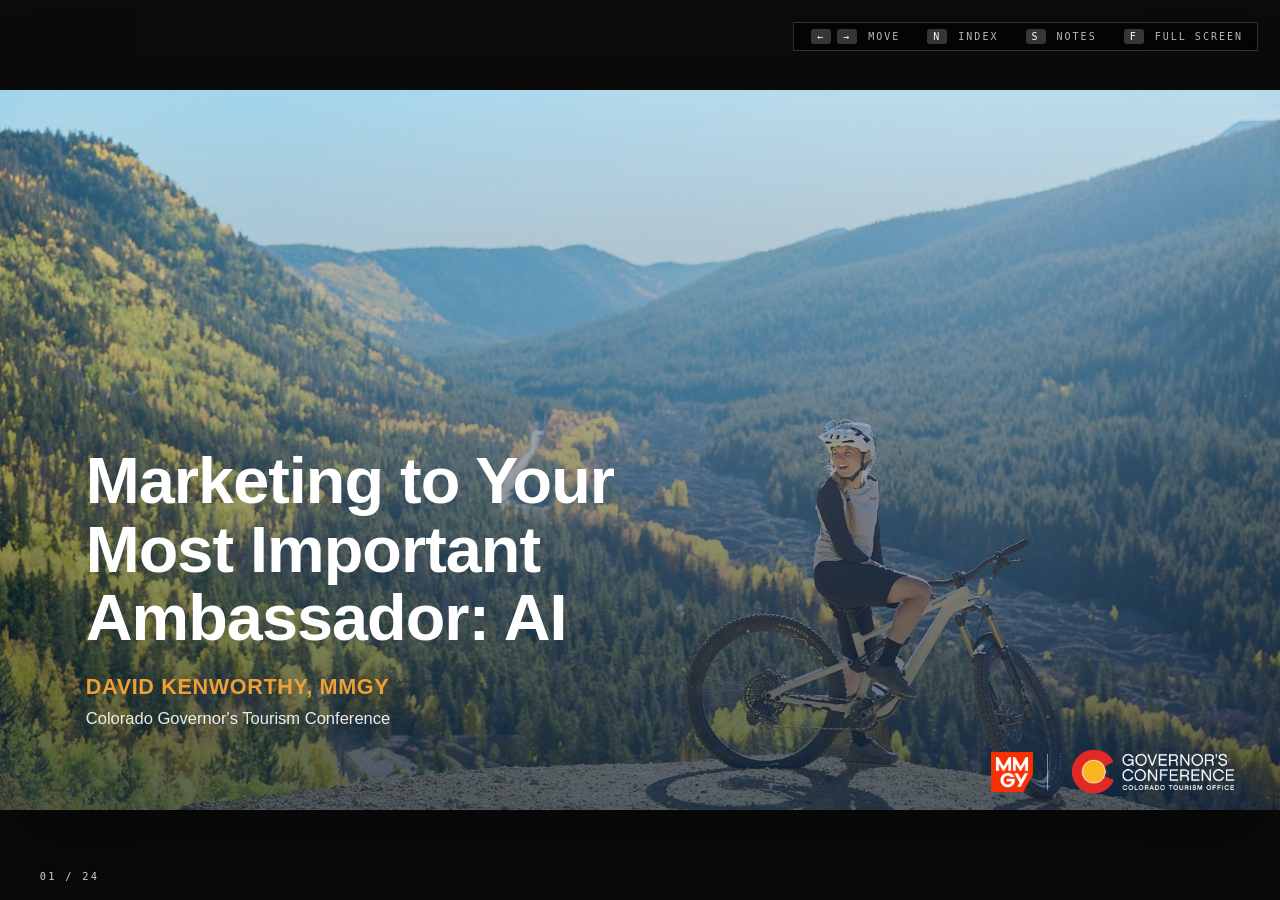
==== commit fc9996b9: "Two-part agenda, Part 2 divider, archive Colorado block, closing logos - Today in 2 parts; Part 2 di" ====
--- a/deck/index.html
+++ b/deck/index.html
@@ -288,10 +288,10 @@
   </section>
 
   <!-- 09 · THREE QUESTIONS -------------------------------------- -->
-  <section class="slide l-aside g-sand" data-section="The ambassador you didn't hire" data-title="Today in 3 parts">
+  <section class="slide l-aside g-sand" data-section="The ambassador you didn't hire" data-title="Today in 2 parts">
     <div class="aside-media"><img src="img/aside/union-station.jpg" alt="" class="fx fx--scale" /></div>
     <header class="simple-head">
-      <h2 class="t-head fx fx-1">Today in 3 parts</h2>
+      <h2 class="t-head fx fx-1">Today in 2 parts</h2>
     </header>
     <div class="simple-body body-mid">
       <div class="stack fx-auto" style="gap:2.2cqh">
@@ -301,11 +301,7 @@
         </div>
         <div class="card card-top fx" style="padding:2.4cqh 1.6cqw">
           <span class="card__num">Part 2</span>
-          <p class="t-statement-sm" style="font-size:4cqh">How do we measure success?</p>
-        </div>
-        <div class="card card-top fx" style="padding:2.4cqh 1.6cqw">
-          <span class="card__num">Part 3</span>
-          <p class="t-statement-sm" style="font-size:4cqh">How do we win?</p>
+          <p class="t-statement-sm" style="font-size:4cqh">How do we measure success, and what does winning look like?</p>
         </div>
       </div>
     </div>
@@ -545,180 +541,16 @@
   </section>
 
   <!-- 18 · DIVIDER: COLORADO ------------------------------------ -->
-  <section class="slide l-sep" data-section="Colorado" data-title="What the ambassador says about Colorado" data-hud="light">
+  <section class="slide l-sep" data-section="Part 2: how we measure" data-title="How do we measure success, and what does winning look like?" data-hud="light">
     <div class="media-full"><img src="img/sep/wildflower-peak.jpg" alt="" class="fx fx--bleed" /></div>
-    <h2 class="sep-tab sep-tab-sm fx fx--wipe"><span class="sep-kicker">Part 1, continued</span>What the ambassador says about Colorado</h2>
+    <h2 class="sep-tab sep-tab-sm fx fx--wipe"><span class="sep-kicker">Part 2</span>How do we measure success, and what does winning look like?</h2>
     <div class="foot-marks fx fx--in fx-5"><img src="../brand/logos/mmgy.png" alt="MMGY" /><span class="foot-marks__rule"></span><img src="../brand/logos/govconf-h-white.png" alt="Colorado Governor's Conference" /></div>
     <aside class="notes">
       <p>Short breath. "Let's bring this home. Same models, same mountains, five months apart."</p>
     </aside>
   </section>
 
-  <!-- 19 · WINTER ----------------------------------------------- -->
-  <section class="slide l-simple g-sand" data-section="Colorado" data-title="Winter: the ambassador knows your name">
-    <header class="simple-head">
-      <h2 class="t-head fx fx-1">Winter: the ambassador knows your name</h2>
-    </header>
-    <div class="simple-body body-split body-split-40" style="right:4.6cqw">
-      <div class="fx fx-2">
-        <p class="t-stat t-stat-xl" data-countup>98%</p>
-        <p class="t-stat-cap" style="font-size:2.6cqh;max-width:30cqw">of Colorado ski answers name Breckenridge</p>
-      </div>
-      <div class="stack" style="gap:2.8cqh;align-self:center">
-        <div class="fx fx-3">
-          <p class="t-stat t-stat-sm" data-countup>54%</p>
-          <p class="t-stat-cap">of winter searches contain "ski"</p>
-        </div>
-        <div class="fx fx-4">
-          <p class="t-stat t-stat-sm" data-countup>38%</p>
-          <p class="t-stat-cap">of winter searches name a specific resort</p>
-        </div>
-        <div class="fx fx-5">
-          <p class="t-stat t-stat-sm" data-countup>32%</p>
-          <p class="t-stat-cap">of resort-owned winter citations are the homepage</p>
-        </div>
-      </div>
-    </div>
-    <p class="t-statement-sm fx fx-6" style="position:absolute;left:4.6cqw;right:26cqw;bottom:11cqh;font-size:3.2cqh">The activity is a given. The only question is where.</p>
-    <p class="t-source fx fx-7">MMGY winter ski study, Jan 2026, 299 prompts, 5 models. Search vocabulary and page types: MMGY summer ski study, May 2026.</p>
-    <div class="foot-marks fx fx--in fx-8"><img src="../brand/logos/mmgy.png" alt="MMGY" /><span class="foot-marks__rule"></span><img src="../brand/logos/govconf-h.png" alt="Colorado Governor's Conference" /></div>
-    <aside class="notes">
-      <p>Our winter ski study, January 2026. 299 prompts, none naming a resort, five models.</p>
-      <p>Breckenridge named in 98% of Colorado ski answers. Vail named first in 60 of them. Rocky Mountain region: a resort in 88% of answers (the summer study's winter benchmark).</p>
-      <p>In winter, 54% of the model's own searches contain the word "ski", and 38% name a specific property.</p>
-      <p>Say: in winter the activity is a given. The only question is where. So the model searches for you by name and your homepage answers. A third of resort-owned winter citations are the homepage. The ambassador knows your name.</p>
-    </aside>
-  </section>
-
-  <!-- 20 · SUMMER ----------------------------------------------- -->
-  <section class="slide l-simple g-parchment" data-section="Colorado" data-title="Summer: the ambassador knows the park's name">
-    <header class="simple-head">
-      <h2 class="t-head fx fx-1">Summer: the ambassador knows the park's name</h2>
-      <p class="t-sub fx fx-2">share of every place the models named, Rocky Mountain region</p>
-    </header>
-    <div class="simple-body body-split" style="right:4.6cqw;bottom:19cqh">
-      <figure class="chart fx fx-3" data-chart="column">
-        <script type="application/json">
-        {"categories":["Ski resorts","Public lands","Attractions","Towns"],
-         "series":[{"name":"Winter","data":[40,19,7,2],"tone":4},
-                   {"name":"Summer","data":[13,39,9,2],"tone":0}],
-         "suffix":"%","decimals":0}
-        </script>
-      </figure>
-      <div class="stack" style="gap:3.4cqh;align-self:center">
-        <div class="fx fx-4">
-          <p class="t-stat t-stat-md">88% &rarr; 48%</p>
-          <p class="t-stat-cap">answers naming a ski resort, winter to summer</p>
-        </div>
-        <div class="fx fx-5">
-          <p class="t-stat t-stat-md" data-countup>123</p>
-          <p class="t-stat-cap">mentions. Rocky Mountain National Park, the most-named place in the whole study.</p>
-        </div>
-      </div>
-    </div>
-    <p class="t-statement-sm fx fx-6" style="position:absolute;left:4.6cqw;right:26cqw;bottom:11cqh;font-size:3.2cqh">The resorts didn't move. The room got crowded.</p>
-    <p class="t-source fx fx-7">MMGY summer ski study, May 2026. 345 prompts, 5 models, 75 answers per region per season.</p>
-    <div class="foot-marks fx fx--in fx-8"><img src="../brand/logos/mmgy.png" alt="MMGY" /><span class="foot-marks__rule"></span><img src="../brand/logos/govconf-h.png" alt="Colorado Governor's Conference" /></div>
-    <aside class="notes">
-      <p>Our summer ski study, May 2026. 345 prompts, five models, eight regions, winter benchmarks for each.</p>
-      <p>Rocky Mountain region: a resort in 88% of winter answers, 48% of summer answers. Chart: ski resorts fall from 40% of every place the models named to 13%. Public lands rise from 19% to 39%. Rocky Mountain National Park is the single most-named place in the entire study, 123 mentions.</p>
-      <p>Say: the resorts didn't move. The room got crowded. And in summer no single activity word reaches 9% of searches (hiking 14%, biking 11%, festival 10%). The model isn't looking for you. It's looking for the thing you do.</p>
-    </aside>
-  </section>
-
-  <!-- 21 · BRECKENRIDGE, SPECIFICALLY --------------------------- -->
-  <section class="slide l-simple g-sand" data-section="Colorado" data-title="Breckenridge, specifically">
-    <header class="simple-head">
-      <h2 class="t-head fx fx-1">Breckenridge, specifically</h2>
-      <p class="t-sub fx fx-2">pull-through: of summer answers naming the destination, share also naming the resort</p>
-    </header>
-    <div class="simple-body body-split body-split-40" style="right:4.6cqw">
-      <div class="stack" style="gap:3.4cqh;align-self:center">
-        <div class="fx fx-3">
-          <p class="t-stat t-stat-lg" data-countup>57</p>
-          <p class="t-stat-cap">summer answers named Breckenridge the town</p>
-        </div>
-        <div class="fx fx-4">
-          <p class="t-stat t-stat-lg" data-countup>4</p>
-          <p class="t-stat-cap">named the resort alongside it</p>
-        </div>
-      </div>
-      <figure class="chart fx fx-5" data-chart="bar">
-        <script type="application/json">
-        {"categories":["Mammoth Lakes","Jackson Hole","Whistler","Park City","Aspen / Snowmass","Vail","Breckenridge","Telluride","Crested Butte","Steamboat Springs"],
-         "series":[{"data":[45,32,32,23,16,13,7,5,0,0]}],
-         "highlight":6,"labelWidth":390,"suffix":"%","decimals":0}
-        </script>
-      </figure>
-    </div>
-    <p class="t-source fx fx-7">MMGY summer ski study, May 2026. Pull-through figures directional; ordering stable.</p>
-    <div class="foot-marks fx fx--in fx-8"><img src="../brand/logos/mmgy.png" alt="MMGY" /><span class="foot-marks__rule"></span><img src="../brand/logos/govconf-h.png" alt="Colorado Governor's Conference" /></div>
-    <aside class="notes">
-      <p>ROOM CONTEXT: Colorado Governor's Tourism Conference, invited by Colorado Tourism Office. Destinations, resorts and local businesses in the audience. These three slides combine our destination study and our two ski studies into one picture for this room.</p>
-      <p>The Breckenridge moment. Summer answers named Breckenridge the town 57 times. They named Breckenridge Ski Resort alongside it four times. Pull-through 7%.</p>
-      <p>Chart: pull-through by destination. Mammoth Lakes 45% (Mammoth has a bike park the model can name). Jackson Hole 32%. Whistler 32%. Park City 23%. Aspen and Snowmass 16%. Vail 13%. Breckenridge 7%. Telluride 5%. Crested Butte 0%. Steamboat Springs 0%.</p>
-      <p>Say: it's a rate. You can move it and measure it again. Winter to summer, Breckenridge went from a resort the model reaches for by name to a town the model mentions on the way to the park. Caveat if asked: pull-through uses a broader resort classifier than the headline figures, directional, ordering stable.</p>
-    </aside>
-  </section>
-
-  <!-- 22 · THE ASSET IS THE ENTITY ------------------------------ -->
-  <section class="slide l-simple g-parchment" data-section="Colorado" data-title="The asset is the entity">
-    <header class="simple-head">
-      <h2 class="t-head fx fx-1">The asset is the entity</h2>
-      <p class="t-sub fx fx-2">when the asset is named, how often the resort is named too</p>
-    </header>
-    <div class="simple-body body-split" style="right:4.6cqw">
-      <figure class="chart fx fx-3" data-chart="bar">
-        <script type="application/json">
-        {"categories":["Peak 2 Peak Gondola (Whistler)","Anakeesta (Gatlinburg)","Epic Discovery (Vail)","Trestle Bike Park (Winter Park)","Whistler Mountain Bike Park","Keystone Bike Park","Banff Gondola"],
-         "series":[{"data":[55,55,46,25,16,7,5]}],
-         "tones":[0,0,0,4,4,4,4],"labelWidth":500,"suffix":"%","decimals":0}
-        </script>
-      </figure>
-      <div class="stack" style="gap:2.6cqh;align-self:center">
-        <p class="t-statement-sm fx fx-4" style="font-size:3.2cqh">A unique, named thing gets discovered.</p>
-        <hr class="rule-thin fx fx-5" />
-        <p class="t-statement-sm fx fx-5" style="font-size:3.2cqh;color:var(--ink-mute)">Generic summer operations do not.</p>
-        <hr class="rule-thin fx fx-6" />
-        <p class="t-statement-sm fx fx-6" style="font-size:3.2cqh;color:var(--gold-deep)">Put your name inside the asset.</p>
-      </div>
-    </div>
-    <p class="t-source fx fx-8">MMGY summer ski study, May 2026. Asset analysis, directional.</p>
-    <div class="foot-marks fx fx--in fx-9"><img src="../brand/logos/mmgy.png" alt="MMGY" /><span class="foot-marks__rule"></span><img src="../brand/logos/govconf-h.png" alt="Colorado Governor's Conference" /></div>
-    <aside class="notes">
-      <p>Branded summer assets and how often the resort comes with them. Peak 2 Peak Gondola carries Whistler 55%. Anakeesta 55%. Epic Discovery carries Vail 46%. Trestle Bike Park carries Winter Park 25%. Keystone Bike Park 7%. Banff Gondola 5%.</p>
-      <p>Anakeesta is the lesson: chondola, canopy walks, a coaster, a tower, every one a named thing on pages that describe it exactly that way. 22 summer mentions, 5 winter.</p>
-      <p>Say: a unique, named summer attraction gets discovered. Generic summer operations do not. Killington Bike Park carries Killington. Trestle does not carry Winter Park. A name with the mountain in it builds both. Put your name inside the asset.</p>
-    </aside>
-  </section>
-
-  <!-- 23 · IN SUMMER, THE DMO IS THE DISTRIBUTION CHANNEL ------- -->
-  <section class="slide l-aside l-aside-left g-sand" data-section="Colorado" data-title="In summer, the DMO is the distribution channel" data-hud="light">
-    <div class="aside-media"><img src="img/aside/aspen-trail.jpg" alt="" class="fx fx--scale" /></div>
-    <header class="simple-head">
-      <h2 class="t-head fx fx-1" style="font-size:5.4cqh">In summer, the DMO is the distribution channel</h2>
-    </header>
-    <div class="simple-body">
-      <div class="fx fx-2">
-        <p class="t-stat t-stat-md">11.4% &rarr; 3.0%</p>
-        <p class="t-stat-cap">ski media share of citations, winter to summer. OnTheSnow 76 to 28. SkiResort.info 49 to 0.</p>
-      </div>
-      <div class="card card-top fx fx-3" style="margin-top:3cqh">
-        <p class="card__title" style="font-family:var(--f-body);font-weight:700;text-transform:none;font-size:3cqh">colorado.com</p>
-        <p class="card__body">The most-cited DMO site in the entire summer study. #10 domain overall, behind nps.gov, TripAdvisor and Wikipedia.</p>
-      </div>
-      <p class="t-body fx fx-4" style="font-size:2.3cqh;margin-top:2.4cqh;color:var(--ink-soft)">A 2014 blog post about Colorado family summer activities is still being cited in 2026.</p>
-    </div>
-    <p class="t-source fx fx-6" style="left:54.6cqw;right:4.6cqw">MMGY summer ski study, May 2026. 9,900 site references across 3,109 domains.</p>
-    <div class="foot-marks fx fx--in fx-7"><img src="../brand/logos/mmgy.png" alt="MMGY" /><span class="foot-marks__rule"></span><img src="../brand/logos/govconf-h.png" alt="Colorado Governor's Conference" /></div>
-    <aside class="notes">
-      <p>Left: ski media share of citations, 11.4% in winter, 3.0% in summer. OnTheSnow 76 to 28. SkiResort.info 49 to 0. PeakRankings 30 to 3.</p>
-      <p>Right: colorado.com was the most-cited DMO site in the entire summer study, the #10 domain overall behind nps.gov, TripAdvisor and Wikipedia. 44 summer answers. And the 11th most-cited page in the whole study was a family blog's Colorado summer picks. A 2014 article about Colorado mountain activities for families is still being cited in 2026, because nobody published a better one.</p>
-      <p>Say: in summer the models build from regional guides, family writers and the DMO. That's the room you're sitting in. In summer, the DMO is the resort's distribution channel.</p>
-    </aside>
-  </section>
-
-  <!-- 24 · VISIBILITY IS THE NEW TRAFFIC ------------------------ -->
+  <!-- 19 · VISIBILITY IS THE NEW TRAFFIC ------------------------ -->
   <section class="slide l-simple g-parchment" data-section="Part 2: how we measure" data-title="Visibility is the new traffic.">
     <header class="simple-head">
       <h2 class="t-head fx fx-1">Visibility is the new traffic.</h2>
@@ -766,45 +598,7 @@
     </aside>
   </section>
 
-  <!-- 25 · SWIM LANES ------------------------------------------- -->
-  <section class="slide l-simple g-sand" data-section="Part 2: how we measure" data-title="Swim lanes aren't a metaphor">
-    <header class="simple-head">
-      <h2 class="t-head fx fx-1">Swim lanes aren't a metaphor</h2>
-      <p class="t-sub fx fx-2">strongest and weakest lane, same destination, same week</p>
-    </header>
-    <div class="simple-body" style="right:4.6cqw">
-      <figure class="chart fx fx-3" data-chart="bar">
-        <script type="application/json">
-        {"categories":["Destination Vancouver","Visit Fort Myers","Visit Park City","Ski Utah"],
-         "series":[{"name":"Strongest lane","data":[98,90,100,90],"tone":0},
-                   {"name":"Weakest lane","data":[8,1,6,18],"tone":4}],
-         "barLabels":[["Canada Travel","Shelling & Beaches","Trip Logistics","North America Ski"],
-                      ["Business","Outdoor Adventure","Luxury & Dining","International Ski"]],
-         "labelWidth":330,"labelSize":19,"suffix":"%","decimals":0}
-        </script>
-      </figure>
-    </div>
-    <p class="t-source fx fx-6">MMGY destination study, 2026.</p>
-    <div class="foot-marks fx fx--in fx-7"><img src="../brand/logos/mmgy.png" alt="MMGY" /><span class="foot-marks__rule"></span><img src="../brand/logos/govconf-h.png" alt="Colorado Governor's Conference" /></div>
-    <aside class="notes">
-      <p>Same destination, same models, same week. Roughly a 60-point spread between a destination's strongest and weakest lane.</p>
-      <p>Vancouver: Canada Travel 98%, Business 8%. Fort Myers: Shelling and Beaches 90%, Outdoor Adventure 1%. Park City: Trip Logistics 100%, Luxury and Dining 6%. Ski Utah: North America Ski 90%, International Ski 18%. Mean best lane 71.5%, mean worst 11.8%. Median deepest rank a DMO held: #37. Deepest observed: #436.</p>
-      <p>Say: destinations win where they're definitional and lose the broad aspirational categories where they're one of hundreds. Choosing your lanes is a measurable decision with a 60-point delta attached.</p>
-      <p>DECISION: Colorado Tourism's own split is in the data, 91% ski and winter, 47% food, drink and urban. Only goes on screen if CTO is comfortable.</p>
-    </aside>
-  </section>
-
-  <!-- 26 · DIVIDER: BRIEFING THE AMBASSADOR --------------------- -->
-  <section class="slide l-sep" data-section="Part 3: how we win" data-title="Briefing the ambassador" data-hud="light">
-    <div class="media-full"><img src="img/sep/reservoir-dusk.jpg" alt="" class="fx fx--bleed" /></div>
-    <h2 class="sep-tab fx fx--wipe"><span class="sep-kicker">Briefing the ambassador</span>Trust.<br />Taste.<br />Ownability.</h2>
-    <div class="foot-marks fx fx--in fx-5"><img src="../brand/logos/mmgy.png" alt="MMGY" /><span class="foot-marks__rule"></span><img src="../brand/logos/govconf-h-white.png" alt="Colorado Governor's Conference" /></div>
-    <aside class="notes">
-      <p>"Three things. If you remember nothing else from the last twenty minutes, remember these."</p>
-    </aside>
-  </section>
-
-  <!-- 27 · TRUST ------------------------------------------------ -->
+  <!-- 20 · TRUST ------------------------------------------------ -->
   <section class="slide l-simple g-sand" data-section="Part 3: how we win" data-title="Trust" data-steps>
     <header class="simple-head">
       <h2 class="t-head fx fx-1">Trust</h2>
@@ -833,7 +627,7 @@
     </aside>
   </section>
 
-  <!-- 28 · TASTE ------------------------------------------------ -->
+  <!-- 21 · TASTE ------------------------------------------------ -->
   <section class="slide l-simple g-parchment" data-section="Part 3: how we win" data-title="Taste">
     <header class="simple-head">
       <h2 class="t-head fx fx-1">Taste</h2>
@@ -858,7 +652,7 @@
     </aside>
   </section>
 
-  <!-- 29 · OWNABILITY ------------------------------------------- -->
+  <!-- 22 · OWNABILITY ------------------------------------------- -->
   <section class="slide l-simple g-sand" data-section="Part 3: how we win" data-title="Ownability: control is a radius">
     <header class="simple-head">
       <h2 class="t-head fx fx-1">Ownability: control is a radius</h2>
@@ -899,7 +693,7 @@
     </aside>
   </section>
 
-  <!-- 30 · WHAT ONLY YOU CAN SUPPLY ----------------------------- -->
+  <!-- 23 · WHAT ONLY YOU CAN SUPPLY ----------------------------- -->
   <section class="slide l-simple g-parchment" data-section="Part 3: how we win" data-title="What only you can supply">
     <header class="simple-head">
       <h2 class="t-head fx fx-1">What only you can supply</h2>
@@ -928,7 +722,7 @@
     </aside>
   </section>
 
-  <!-- 31 · CLOSE ------------------------------------------------ -->
+  <!-- 24 · CLOSE ------------------------------------------------ -->
   <section class="slide l-closer" data-section="Part 3: how we win" data-title="Be the answer." data-hud="light" data-steps>
     <div class="media-full wash-flat"><img src="img/sep/mirror-lake.jpg" alt="" class="fx fx--bleed" /></div>
     <div class="closer-inner" style="color:#fff">
@@ -938,6 +732,11 @@
            the inherited white from .closer-inner and printed dark on dark water. -->
       <p class="t-body" data-step style="margin-top:4cqh;font-size:2.6cqh;color:#fff;letter-spacing:.02em">dkenworthy@mmgy.com</p>
     </div>
+    <div class="close-marks fx fx--in fx-3">
+      <img src="../brand/logos/mmgy.png" alt="MMGY" class="close-marks__mmgy" />
+      <span class="close-marks__rule"></span>
+      <img src="../brand/logos/govconf-h-white.png" alt="Colorado Governor's Conference" class="close-marks__gc" />
+    </div>
     <aside class="notes">
       <p>Close. Read the three lines. Then the question, alone. Leave it on screen and stop talking.</p>
       <p>Authority gets you retrieved. Trust gets you cited. Taste gets you chosen. In that order.</p>
@@ -949,7 +748,7 @@
   </div><!-- /stage -->
 
   <div class="hud">
-    <div class="hud-right"><span id="hud-slide">01 / 31</span></div>
+    <div class="hud-right"><span id="hud-slide">01 / 24</span></div>
   </div>
 </div>
 
--- a/brand/components.css
+++ b/brand/components.css
@@ -1220,3 +1220,16 @@
   content: ""; position: absolute; inset: 0 0 auto 0; height: 30%; z-index: 1;
   background: linear-gradient(180deg, rgba(22,41,67,.7) 0%, rgba(22,41,67,0) 100%);
 }
+
+/* ---- Closing lockup: MMGY and the conference, large and centred ----
+   The last thing on screen, so the two marks get real size and a shared
+   baseline, low on the slide where they frame the close rather than
+   compete with "Be the answer." */
+.close-marks {
+  position: absolute; left: 0; right: 0; bottom: 6cqh; z-index: 3;
+  display: flex; align-items: center; justify-content: center; gap: 2.6cqw;
+}
+.close-marks img { display: block; width: auto; }
+.close-marks__mmgy { height: 9cqh; }
+.close-marks__gc   { height: 11cqh; }
+.close-marks__rule { width: 2px; height: 9cqh; background: rgba(255,255,255,.55); }
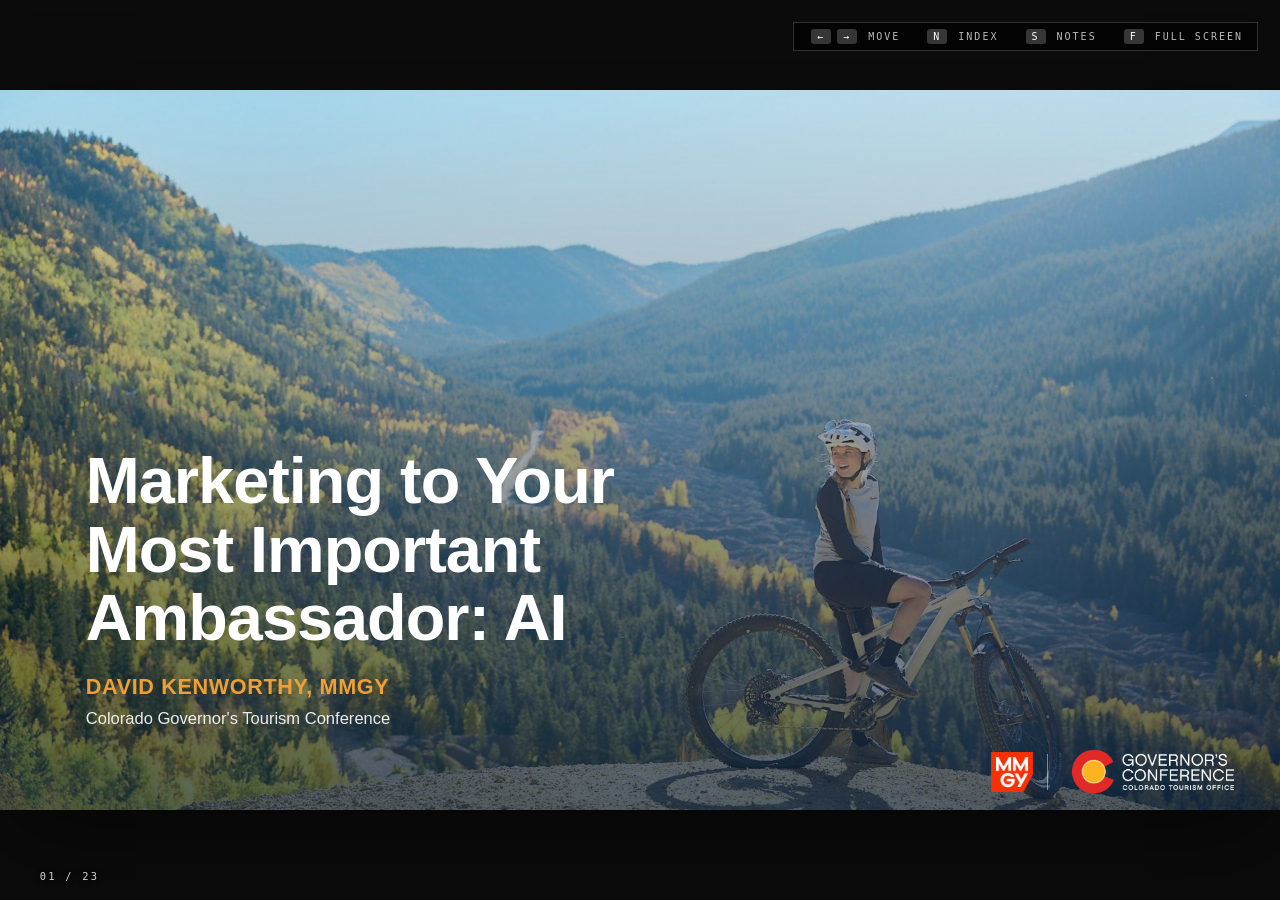
==== commit 870da631: "Slides 19–22 relayout, archive slide 23 - 19: chart left with spotlight styling (hero line, gradient" ====
--- a/deck/index.html
+++ b/deck/index.html
@@ -190,18 +190,8 @@
         <li class="t-statement-sm" data-step data-step-dim><span class="num-lines__n">2</span><span>They don't click.</span></li>
         <li class="t-statement-sm" data-step data-step-dim><span class="num-lines__n">3</span><span>The trip starts and ends in the chat window.</span></li>
         <li class="t-statement-sm" data-step data-step-dim><span class="num-lines__n">4</span><span>They expect it to be about them.</span></li>
-        <li class="t-statement-sm" data-step><span class="num-lines__n">5</span><span>It's happening on every surface at once.</span></li>
       </ol>
-      <div class="llm-row" data-step="5" style="margin-top:3.6cqh">
-        <span class="llm-chip"><img class="llm-icon llm-icon-mono" src="../brand/logos/llm/chatgpt.svg" alt="" />ChatGPT</span>
-        <span class="llm-chip"><img class="llm-icon" src="../brand/logos/llm/gemini.svg" alt="" />Gemini</span>
-        <span class="llm-chip"><img class="llm-icon" src="../brand/logos/llm/ai-mode.svg" alt="" />AI Mode</span>
-        <span class="llm-chip"><img class="llm-icon" src="../brand/logos/llm/perplexity.svg" alt="" />Perplexity</span>
-        <span class="llm-chip"><img class="llm-icon" src="../brand/logos/llm/claude.svg" alt="" />Claude</span>
-        <span class="llm-chip"><img class="llm-icon llm-icon-mono" src="../brand/logos/llm/grok.svg" alt="" />Grok</span>
-      </div>
-    </div>
-    <p class="t-source fx fx-8">56% of search activity now ends in an AI answer. Graphite, Feb 2026.</p>
+    </div>
     <div class="foot-marks fx fx--in fx-9"><img src="../brand/logos/mmgy.png" alt="MMGY" /><span class="foot-marks__rule"></span><img src="../brand/logos/govconf-h-white.png" alt="Colorado Governor's Conference" /></div>
     <aside class="notes">
       <p>Build one line at a time if the deck allows it. Five lines, no more.</p>
@@ -551,99 +541,74 @@
   </section>
 
   <!-- 19 · VISIBILITY IS THE NEW TRAFFIC ------------------------ -->
-  <section class="slide l-simple g-parchment" data-section="Part 2: how we measure" data-title="Visibility is the new traffic.">
+  <section class="slide l-simple g-parchment" data-section="Part 2: how we measure" data-title="Visibility is the new traffic." data-steps>
     <header class="simple-head">
       <h2 class="t-head fx fx-1">Visibility is the new traffic.</h2>
       <p class="t-sub fx fx-2">Old metrics measured your website. New metrics measure your destination's presence in the world.</p>
     </header>
-    <div class="simple-body" style="right:4.6cqw;display:grid;grid-template-rows:1fr auto;gap:3cqh">
-      <figure class="chart fx fx-3" data-chart="line">
+    <div class="simple-body body-split" style="right:4.6cqw;grid-template-columns:1fr 27%;gap:4.4cqw">
+      <figure class="chart fx fx-3" data-chart="line" style="align-self:center;height:52cqh">
         <script type="application/json">
         {"categories":["","","","","",""],
-         "series":[{"name":"Visibility","note":"= every surface, summed","data":[42,50,58,67,76,86],"tone":0},
-                   {"name":"LLM citations","data":[12,16,22,30,38,46],"tone":1},
-                   {"name":"Agent traffic","data":[4,6,10,16,24,32],"tone":2},
-                   {"name":"Website traffic ↓","data":[60,57,52,45,37,30],"tone":4}],
+         "series":[{"name":"Visibility","data":[42,50,58,67,76,86],"tone":0},
+                   {"name":"LLM citations","data":[12,16,22,30,38,46]},
+                   {"name":"Agent traffic","data":[4,6,10,16,24,32]},
+                   {"name":"Website traffic ↓","data":[60,57,52,45,37,30]}],
+         "hero":0,"smooth":true,"padR":330,"max":90,
          "axis":false,"cats":false,"dots":false,"legend":false,"endLabels":true,"max":100}
         </script>
       </figure>
-      <div>
-        <p class="t-sub fx fx-4" style="font-size:1.8cqh;letter-spacing:.24em">The changing expectation of the destination website</p>
-        <div class="cols-4 fx-auto" style="gap:1.8cqw;margin-top:1.8cqh">
-          <div class="card card-top fx" style="padding:2cqh 1.2cqw">
-            <p class="card__title" style="font-family:var(--f-body);font-weight:700;text-transform:none;font-size:2.8cqh">Share of voice</p>
-            <p class="card__body" style="font-size:1.9cqh">Own travel conversations.</p>
-          </div>
-          <div class="card card-top fx" style="padding:2cqh 1.2cqw">
-            <p class="card__title" style="font-family:var(--f-body);font-weight:700;text-transform:none;font-size:2.8cqh">Perception</p>
-            <p class="card__body" style="font-size:1.9cqh">Own how your destination is understood.</p>
-          </div>
-          <div class="card card-top fx" style="padding:2cqh 1.2cqw">
-            <p class="card__title" style="font-family:var(--f-body);font-weight:700;text-transform:none;font-size:2.8cqh">Presence</p>
-            <p class="card__body" style="font-size:1.9cqh">Be everywhere travelers are searching.</p>
-          </div>
-          <div class="card card-top fx" style="padding:2cqh 1.2cqw">
-            <p class="card__title" style="font-family:var(--f-body);font-weight:700;text-transform:none;font-size:2.8cqh">Authority</p>
-            <p class="card__body" style="font-size:1.9cqh">Be the definitive voice on your destination.</p>
-          </div>
-        </div>
+      <div class="measures" data-step>
+        <ol class="measures__list fx-auto">
+          <li class="fx"><b>Share of voice</b><span>Own travel conversations.</span></li>
+          <li class="fx"><b>Perception</b><span>Own how your destination is understood.</span></li>
+          <li class="fx"><b>Presence</b><span>Be everywhere travelers are searching.</span></li>
+          <li class="fx"><b>Authority</b><span>Be the definitive voice on your destination.</span></li>
+        </ol>
       </div>
     </div>
     <div class="foot-marks fx fx--in fx-9"><img src="../brand/logos/mmgy.png" alt="MMGY" /><span class="foot-marks__rule"></span><img src="../brand/logos/govconf-h.png" alt="Colorado Governor's Conference" /></div>
     <aside class="notes">
       <p>Old metrics measured your website. New metrics measure your destination's presence in the world.</p>
       <p>The chart is directional, not data: website traffic drifting down, LLM citations and agent traffic rising, and visibility (every surface, summed) rising above all of them.</p>
-      <p>The four cards are what we now report instead of traffic: share of voice (own the travel conversations), perception (own how your destination is understood), presence (be everywhere travelers are searching), authority (be the definitive voice on your destination).</p>
+      <p>Click: the four measures build down the right. They are what we now report instead of traffic: share of voice (own the travel conversations), perception (own how your destination is understood), presence (be everywhere travelers are searching), authority (be the definitive voice on your destination).</p>
       <p>Anchor number if you want one: mean visibility across our 22 destinations was 39.9%. Most had never measured it. You cannot manage what you have never measured.</p>
     </aside>
   </section>
 
   <!-- 20 · TRUST ------------------------------------------------ -->
   <section class="slide l-simple g-sand" data-section="Part 3: how we win" data-title="Trust" data-steps>
-    <header class="simple-head">
-      <h2 class="t-head fx fx-1">Trust</h2>
-    </header>
-    <div class="simple-body body-split body-split-50" style="right:4.6cqw">
-      <div data-step style="align-self:center">
-        <p class="t-stat t-stat-lg" data-countup>1,115</p>
-        <p class="t-stat-cap" style="font-size:2.4cqh">times the models searched for "official site"</p>
-      </div>
-      <div class="card card-top" data-step="2" style="align-self:center">
-        <p class="t-statement-sm" style="font-size:3.4cqh;color:var(--gold-deep)">"Promotional Bias"</p>
-        <p class="t-statement-sm" style="font-size:3.4cqh;color:var(--gold-deep)">"Cross-Check Details"</p>
-        <p class="card__body" style="margin-top:1.4cqh">What the models say about a DMO's own site once they've found it.</p>
-      </div>
-    </div>
-    <div style="position:absolute;left:4.6cqw;right:26cqw;bottom:10cqh" data-step="3">
-      <p class="t-statement-sm" style="font-size:3.4cqh">Being official gets you retrieved.<br />Being verifiable gets you believed.</p>
-      <p class="t-body" style="font-size:2.2cqh;margin-top:1.6cqh;color:var(--ink-soft)">Fact sheets. FAQs in real questions. Dated pages. The same facts everywhere the machine looks. Show your sources.</p>
+    <div class="word-split">
+      <h2 class="word-split__word fx fx--left fx-1">Trust</h2>
+      <div class="word-split__side">
+        <div data-step>
+          <p class="t-stat t-stat-lg" data-countup>36.3%</p>
+          <p class="t-stat-cap" style="font-size:2.4cqh">of the models' searches went looking for the "official site"</p>
+        </div>
+        <div class="word-split__rule" data-step="2">
+          <p class="t-statement-sm" style="font-size:4cqh">Being official gets you retrieved.<br />Being verifiable gets you believed.</p>
+          <p class="t-body" style="font-size:2.2cqh;margin-top:1.8cqh;color:var(--ink-soft)">Fact sheets. FAQs in real questions. Dated pages. The same facts everywhere the machine looks. Show your sources.</p>
+        </div>
+      </div>
     </div>
     <p class="t-source fx fx-8" style="bottom:2.6cqh">MMGY destination study, 2026.</p>
     <div class="foot-marks fx fx--in fx-9"><img src="../brand/logos/mmgy.png" alt="MMGY" /><span class="foot-marks__rule"></span><img src="../brand/logos/govconf-h.png" alt="Colorado Governor's Conference" /></div>
     <aside class="notes">
-      <p>Two-step slide. Step one: the models went looking for an official source 1,115 times. Demand for the authoritative source is real, measured and enormous.</p>
-      <p>Step two, the twist, from Destination DC's brand-mode perception themes: "Promotional Bias" and "Cross-Check Details". The models find the DMO site and then tell the traveler to double-check it.</p>
+      <p>Two-step slide. Step one: 36.3% of the models' searches went looking for the official site (1,115 times). Demand for the authoritative source is real, measured and enormous.</p>
+      <p>The twist, if you want it, from Destination DC's brand-mode perception themes: "Promotional Bias" and "Cross-Check Details". The models find the DMO site and then tell the traveler to double-check it.</p>
       <p>Say: being official gets you retrieved. Being verifiable gets you believed. Awards win the shortlist (28.7% of category questions hunt for proof) and fade once you're named. What holds up under investigation: fact sheets, FAQs written as real questions, dated pages, the same facts on your site, Google Business Profile and Wikipedia, and showing your sources.</p>
     </aside>
   </section>
 
   <!-- 21 · TASTE ------------------------------------------------ -->
   <section class="slide l-simple g-parchment" data-section="Part 3: how we win" data-title="Taste">
-    <header class="simple-head">
-      <h2 class="t-head fx fx-1">Taste</h2>
-    </header>
-    <div class="simple-body body-split body-split-60 body-split-mid" style="right:4.6cqw">
-      <div>
-        <p class="t-statement-sm fx fx-2" style="font-size:4.4cqh">Every answer is written for one person.</p>
-        <p class="t-body fx fx-3" style="margin-top:2.4cqh;color:var(--ink-soft)">Two travelers ask the same question and get different answers. There is no rank to hold.</p>
-      </div>
-      <div class="fx fx-4">
-        <p class="t-stat t-stat-lg" data-countup>3.6%</p>
-        <p class="t-stat-cap" style="font-size:2.4cqh">of the model's research seeks opinion. Almost nobody publishes it well.</p>
-      </div>
-    </div>
-    <p class="t-statement-sm fx fx-6" style="position:absolute;left:4.6cqw;right:26cqw;bottom:10.5cqh;font-size:3.4cqh;color:var(--gold-deep)">What survives synthesis is a point of view, with a person behind it.</p>
-    <p class="t-source fx fx-7">MMGY destination study, 2026; Beverly Hills scan, Jul 2026.</p>
+    <div class="word-split">
+      <h2 class="word-split__word fx fx--left fx-1">Taste</h2>
+      <div class="word-split__side">
+        <p class="t-statement-sm fx fx-3" style="font-size:5cqh">Every answer is written for one person.</p>
+        <p class="t-statement-sm word-split__rule fx fx-5" style="font-size:4cqh;color:var(--gold-deep)">What survives synthesis is a point of view, with a person behind it.</p>
+      </div>
+    </div>
     <div class="foot-marks fx fx--in fx-8"><img src="../brand/logos/mmgy.png" alt="MMGY" /><span class="foot-marks__rule"></span><img src="../brand/logos/govconf-h.png" alt="Colorado Governor's Conference" /></div>
     <aside class="notes">
       <p>Every answer is assembled for one person. Two travelers ask the same question and get different answers. There's no rank to hold and no position to defend.</p>
@@ -653,76 +618,23 @@
   </section>
 
   <!-- 22 · OWNABILITY ------------------------------------------- -->
-  <section class="slide l-simple g-sand" data-section="Part 3: how we win" data-title="Ownability: control is a radius">
-    <header class="simple-head">
-      <h2 class="t-head fx fx-1">Ownability: control is a radius</h2>
-    </header>
-    <div class="simple-body body-split body-split-40" style="right:4.6cqw">
-      <div class="fx fx-2" style="height:100%;min-height:0">
-        <div class="rings">
-          <div class="rings__ring rings__ring-3">one of hundreds</div>
-          <div class="rings__ring rings__ring-2">definitional</div>
-          <div class="rings__ring rings__ring-1">you</div>
-        </div>
-      </div>
-      <div class="stack fx-auto" style="gap:2.4cqh;align-self:center">
-        <div class="fx">
-          <p class="t-body" style="font-weight:700">Ski Utah</p>
-          <p class="t-body" style="font-size:2.2cqh;color:var(--ink-soft)">N. America ski &rarr; world ski &nbsp; <span style="color:var(--gold-deep);font-weight:700">90% &rarr; 18%</span></p>
-        </div>
-        <div class="fx">
-          <p class="t-body" style="font-weight:700">Jasper</p>
-          <p class="t-body" style="font-size:2.2cqh;color:var(--ink-soft)">Cdn mountain towns &rarr; outdoor adventure &nbsp; <span style="color:var(--gold-deep);font-weight:700">88% &rarr; 10%</span></p>
-        </div>
-        <div class="fx">
-          <p class="t-body" style="font-weight:700">South Dakota</p>
-          <p class="t-body" style="font-size:2.2cqh;color:var(--ink-soft)">Great Plains &rarr; family US vacations &nbsp; <span style="color:var(--gold-deep);font-weight:700">89% &rarr; 9%</span></p>
-        </div>
-        <div class="fx">
-          <p class="t-body" style="font-weight:700">Whistler's own site</p>
-          <p class="t-body" style="font-size:2.2cqh;color:var(--ink-soft)">named &rarr; category &nbsp; <span style="color:var(--gold-deep);font-weight:700">37% &rarr; 2%</span></p>
-        </div>
-        <p class="t-statement-sm fx" style="font-size:2.8cqh;margin-top:1cqh">One ring out from your name.</p>
-      </div>
-    </div>
-    <p class="t-source fx fx-8">MMGY destination study, 2026.</p>
+  <section class="slide l-simple g-sand" data-section="Part 3: how we win" data-title="Ownability">
+    <div class="word-split word-split--long">
+      <h2 class="word-split__word fx fx--left fx-1">Ownability</h2>
+      <div class="rings fx fx--scale fx-3" style="height:66cqh">
+        <div class="rings__ring rings__ring-3">one of hundreds</div>
+        <div class="rings__ring rings__ring-2">definitional</div>
+        <div class="rings__ring rings__ring-1">you</div>
+      </div>
+    </div>
     <div class="foot-marks fx fx--in fx-9"><img src="../brand/logos/mmgy.png" alt="MMGY" /><span class="foot-marks__rule"></span><img src="../brand/logos/govconf-h.png" alt="Colorado Governor's Conference" /></div>
     <aside class="notes">
-      <p>The rings. One ring out from your name, measured. Ski Utah, North America ski to world ski, 90% to 18%. Jasper, Canadian mountain towns to outdoor adventure, 88% to 10%. South Dakota, Great Plains to family US vacations, 89% to 9%. Whistler's own site, named to category, 37% to 2%.</p>
+      <p>The rings, on their own. The numbers are for you to say, not on the slide. One ring out from your name, measured. Ski Utah, North America ski to world ski, 90% to 18%. Jasper, Canadian mountain towns to outdoor adventure, 88% to 10%. South Dakota, Great Plains to family US vacations, 89% to 9%. Whistler's own site, named to category, 37% to 2%.</p>
       <p>Say: control is a radius. Inside the first ring you're definitional. One ring out you're one of hundreds. Everything past the second ring is someone else's content, and the way you reach it is through the sources the models already read.</p>
     </aside>
   </section>
 
-  <!-- 23 · WHAT ONLY YOU CAN SUPPLY ----------------------------- -->
-  <section class="slide l-simple g-parchment" data-section="Part 3: how we win" data-title="What only you can supply">
-    <header class="simple-head">
-      <h2 class="t-head fx fx-1">What only you can supply</h2>
-    </header>
-    <div class="simple-body body-split body-split-60" style="right:4.6cqw">
-      <ul class="t-bullets fx-auto" style="gap:1.5cqh">
-        <li class="fx">Access and logistics</li>
-        <li class="fx">Honest cost and seasonality</li>
-        <li class="fx">Live status: openings, closures, conditions</li>
-        <li class="fx">Facilities data</li>
-        <li class="fx">Neighbourhood and itinerary knowledge</li>
-        <li class="fx">A local's point of view</li>
-      </ul>
-      <div class="fx fx-4" style="align-self:center">
-        <p class="t-stat t-stat-md">11 of 23</p>
-        <p class="t-stat-cap" style="font-size:2.2cqh">DMOs where accessibility is the #1 factor the models cite. Including Colorado Tourism, Visit Denver and Snowmass.</p>
-      </div>
-    </div>
-    <p class="t-statement-sm fx fx-8" style="position:absolute;left:4.6cqw;right:26cqw;bottom:10.5cqh;font-size:3.2cqh">The model can only weigh what it can find stated.</p>
-    <p class="t-source fx fx-9">MMGY destination study, 2026.</p>
-    <div class="foot-marks fx fx--in fx-10"><img src="../brand/logos/mmgy.png" alt="MMGY" /><span class="foot-marks__rule"></span><img src="../brand/logos/govconf-h.png" alt="Colorado Governor's Conference" /></div>
-    <aside class="notes">
-      <p>The facts no OTA, blogger or rival can supply. Access and logistics. Honest cost and seasonality. Live status. Facilities data. Neighbourhood and itinerary knowledge. A local's perspective.</p>
-      <p>Accessibility was the #1 recommendation factor for 11 of 23 DMOs in the study, and specifically for Colorado Tourism, Visit Denver and Snowmass.</p>
-      <p>Say: the model can only weigh what it can find stated somewhere. Nobody else can publish your drive times, your shoulder-season honesty, your trail status. Stop trying to be the loudest voice about your destination. Be the only source for the things only you know.</p>
-    </aside>
-  </section>
-
-  <!-- 24 · CLOSE ------------------------------------------------ -->
+  <!-- 23 · CLOSE ------------------------------------------------ -->
   <section class="slide l-closer" data-section="Part 3: how we win" data-title="Be the answer." data-hud="light" data-steps>
     <div class="media-full wash-flat"><img src="img/sep/mirror-lake.jpg" alt="" class="fx fx--bleed" /></div>
     <div class="closer-inner" style="color:#fff">
--- a/engine/deck.css
+++ b/engine/deck.css
@@ -506,14 +506,14 @@
    gold as each click lands. Empty on slides without a build. The old
    per-slide ticks are retired in favour of this. */
 .build-ticks { display: none !important; }
-.hud-steps { display: inline-flex; align-items: center; gap: 0.7em; margin-left: 0.9em; }
+.hud-steps { display: inline-flex; align-items: center; gap: 0.5em; margin-left: 1em; }
 .hud-steps:empty { display: none; }
 .hud-steps i {
-  width: 1.45em; height: 1.45em; border-radius: 50%;
-  border: 0.18em solid currentColor; opacity: .75; box-sizing: border-box;
-  transition: background-color .25s, border-color .25s, opacity .25s;
-}
-.hud-steps i.is-on { background: var(--brand-primary-bright); border-color: var(--brand-primary-bright); opacity: 1; }
+  width: 2.1em; height: 0.34em; border-radius: 0.17em;
+  background: currentColor; opacity: .45;
+  transition: background-color .25s, opacity .25s;
+}
+.hud-steps i.is-on { background: var(--brand-primary-bright); opacity: 1; }
 @media print { .hud-steps { display: none !important; } }
 
 /* ---------- fx--pop ----------
--- a/engine/charts.css
+++ b/engine/charts.css
@@ -50,6 +50,20 @@
   fill: var(--ink, currentColor);
   font-variant-numeric: tabular-nums;
 }
+/* Spotlight line charts (cfg.hero): the hero names itself in bold
+   brand type, the context lines in quiet mono. */
+.ch-hero {
+  font-family: var(--brand-f-body);
+  font-weight: 700;
+  letter-spacing: -0.01em;
+  fill: var(--gold-deep, currentColor);
+}
+.ch-mono {
+  font-family: var(--brand-f-mono);
+  font-weight: 500;
+  fill: var(--ink-soft, currentColor);
+}
+.ch-mono--note { font-weight: 400; letter-spacing: 0.08em; fill: var(--ink-mute, currentColor); }
 .ch-legend text { font-family: var(--brand-f-body); font-weight: 600; fill: var(--ink-soft, currentColor); }
 
 /* ---------- axes ---------- */
--- a/brand/components.css
+++ b/brand/components.css
@@ -1233,3 +1233,43 @@
 .close-marks__mmgy { height: 9cqh; }
 .close-marks__gc   { height: 11cqh; }
 .close-marks__rule { width: 2px; height: 9cqh; background: rgba(255,255,255,.55); }
+
+/* ---------- MEASURES ----------
+   A short ruled list down the side of a chart: what replaces the
+   metric the chart retires. Gold numeral, bold name, one-line gloss. */
+.measures { align-self: center; }
+.measures__kicker {
+  font-family: var(--f-mono); font-size: 1.7cqh; line-height: 1.5; letter-spacing: .12em;
+  text-transform: uppercase; color: var(--ink-mute); margin: 0 0 1.6cqh;
+}
+.measures__list { list-style: none; margin: 0; padding: 0; counter-reset: m; }
+.measures__list li {
+  counter-increment: m; display: grid; grid-template-columns: 3.2cqw 1fr;
+  row-gap: .5cqh; padding: 2cqh 0; border-top: 1px solid var(--hairline-strong);
+}
+.measures__list li:last-child { border-bottom: 1px solid var(--hairline-strong); }
+.measures__list li::before {
+  content: counter(m, decimal-leading-zero); grid-row: 1 / 3;
+  font-family: var(--f-mono); font-size: 1.7cqh; color: var(--gold-deep); padding-top: .7cqh;
+}
+.measures__list b { font-family: var(--f-body); font-weight: 700; font-size: 3cqh; line-height: 1.1; color: var(--ink); }
+.measures__list span { font-size: 1.9cqh; line-height: 1.35; color: var(--ink-soft); }
+
+/* ---------- WORD SPLIT ----------
+   One word is the slide. It sits huge on the left, vertically centred
+   in the full slide; the supporting lines stack on the right. */
+.word-split {
+  position: absolute; left: 4.6cqw; right: 6.7cqw; top: 8cqh; bottom: 12cqh;
+  display: grid; grid-template-columns: 48% 1fr; gap: 4cqw; align-items: center;
+}
+.word-split__word {
+  font-family: var(--f-body); font-weight: 700; font-size: 27cqh;
+  line-height: .9; letter-spacing: -0.04em; color: var(--ink); margin: 0;
+}
+.word-split__word::after { content: "."; color: var(--gold); }
+.word-split__side { display: flex; flex-direction: column; gap: 4cqh; }
+.word-split__rule { border-top: 3px solid var(--gold); padding-top: 3cqh; }
+.word-split__side p { text-wrap: balance; }
+/* A longer word: smaller type and a wider column, same weight on the slide. */
+.word-split--long { grid-template-columns: 54% 1fr; }
+.word-split--long .word-split__word { font-size: 15.5cqh; }
